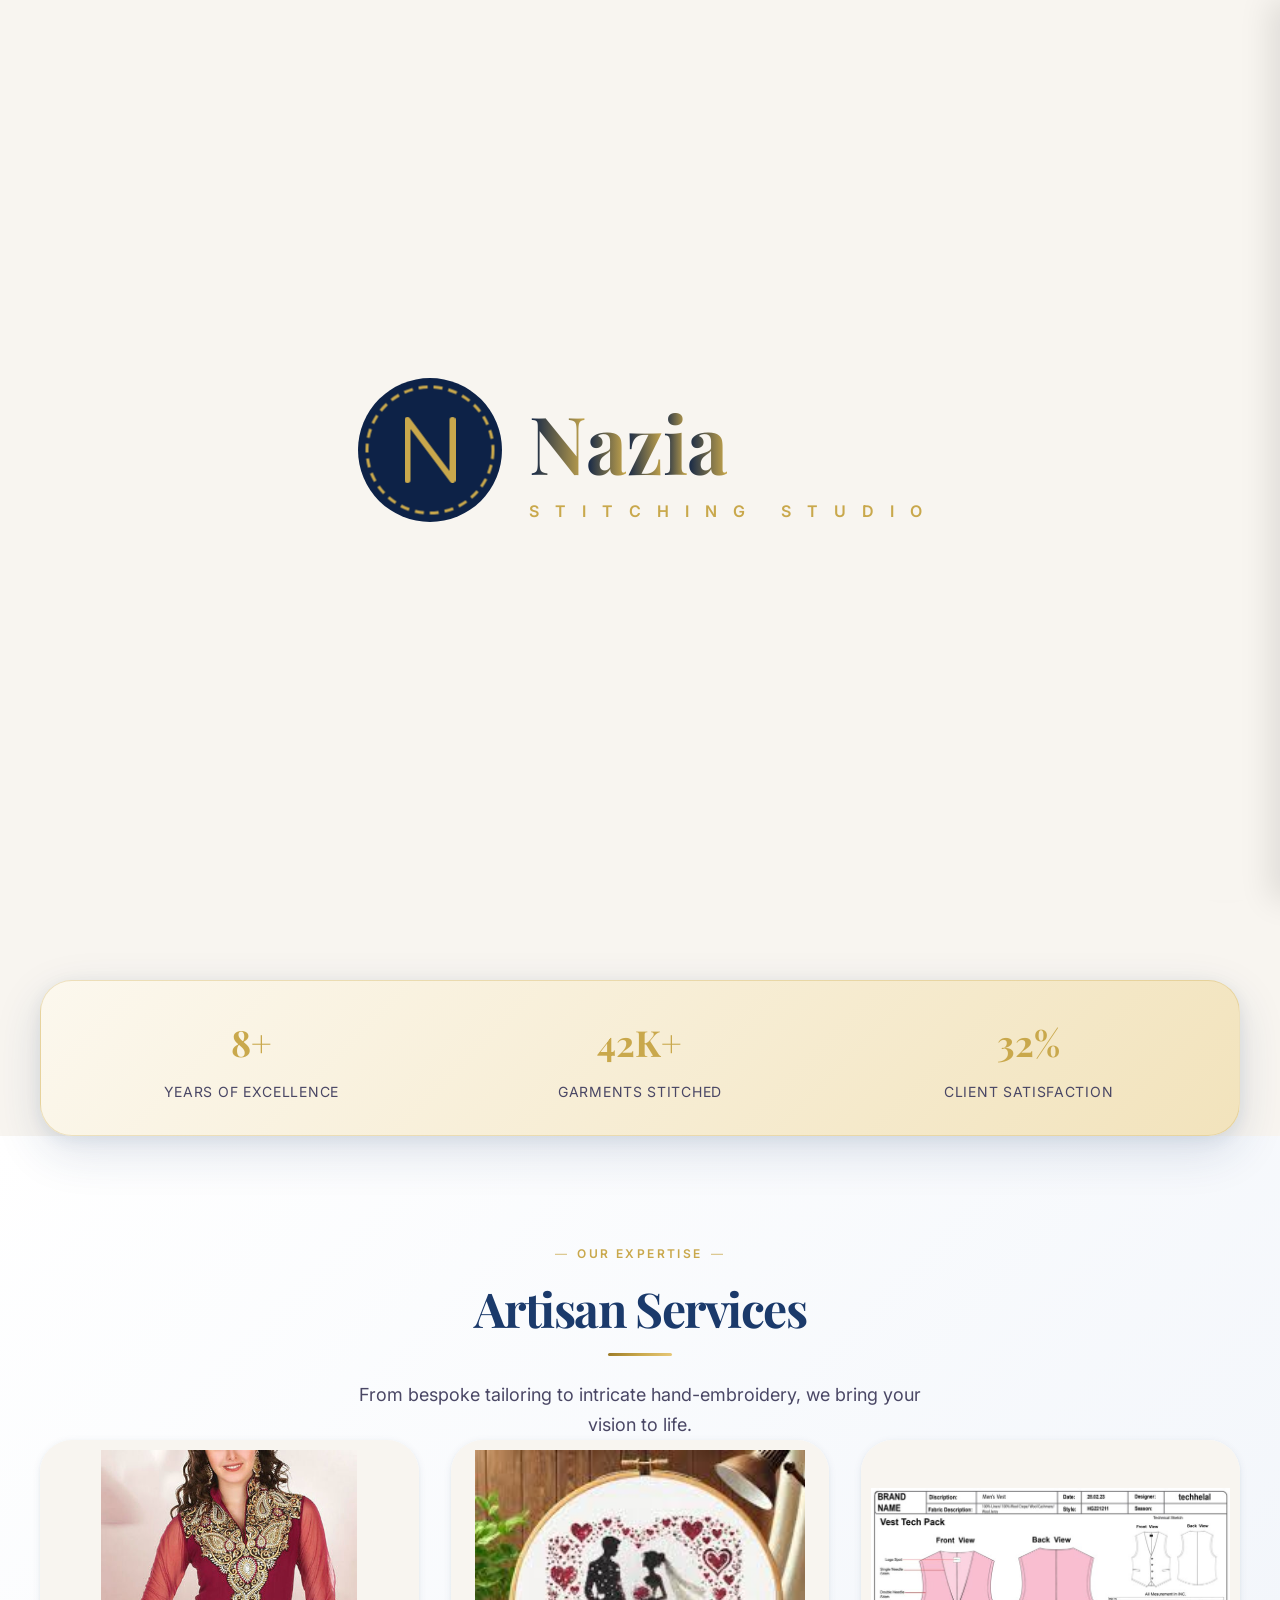
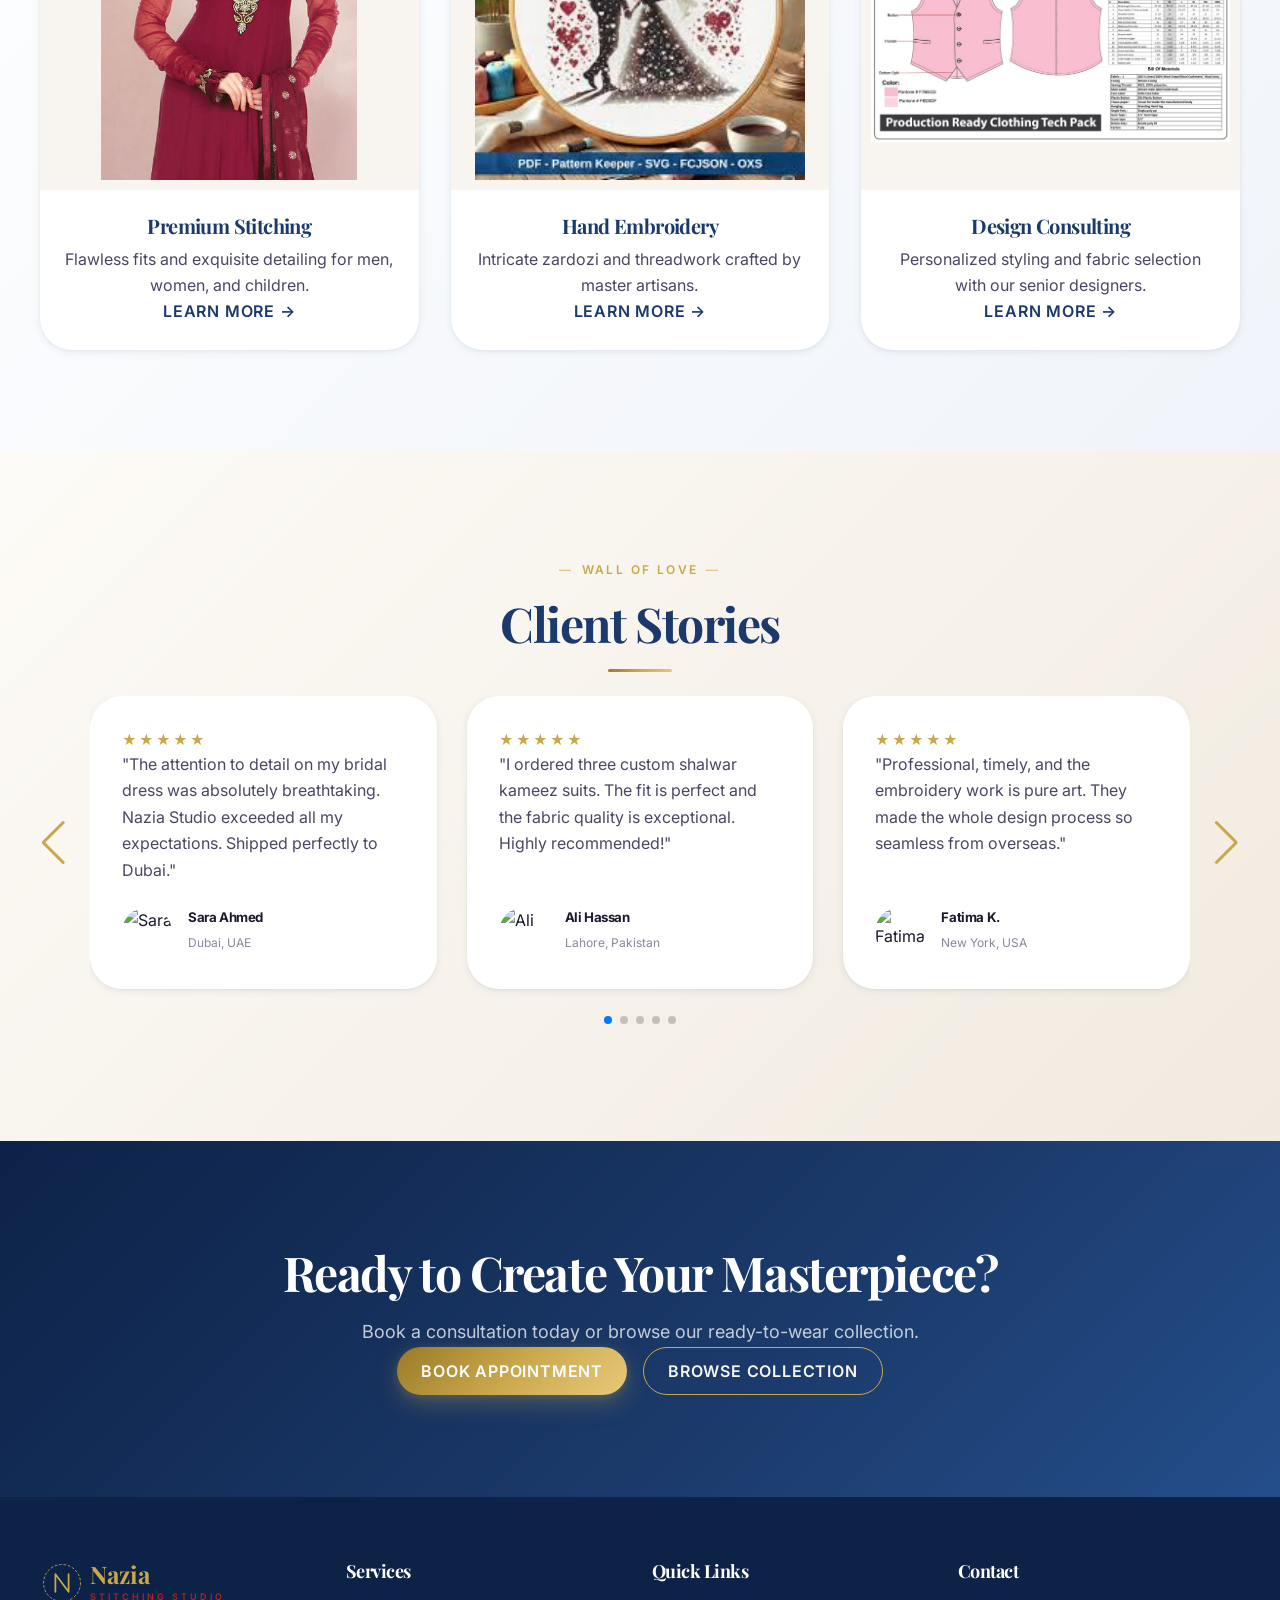
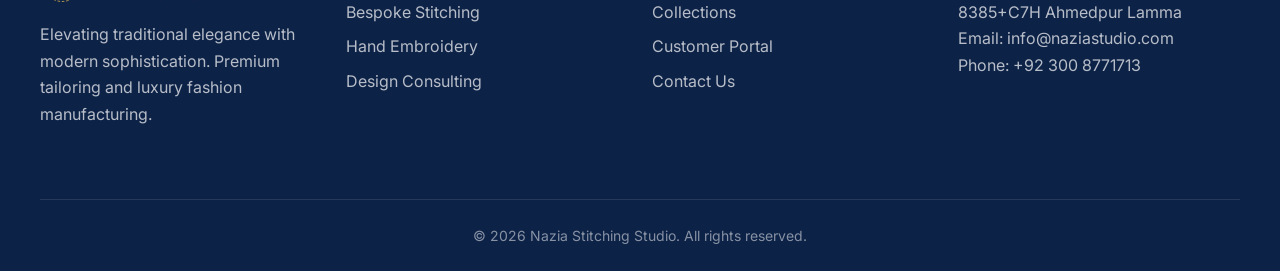
==== index.html @ 14b5f22f "Add files via upload" ====
<!DOCTYPE html>
<html lang="en">
<head>
  <meta charset="UTF-8">
  <meta name="viewport" content="width=device-width, initial-scale=1.0">
  <title>Nazia Stitching Studio | Bespoke & Luxury Prêt</title>
  <link rel="icon" type="image/svg+xml" href="images/favicon.svg">
  <link rel="apple-touch-icon" href="images/favicon.svg">
  <meta name="description" content="Nazia Stitching Studio offers premium bespoke stitching, bridal wear, and luxury Pakistani Prêt. Serving Ahmedpur Lamma, Rahimyar Khan, Bahawalpur, and international clients in USA & UK.">
  <meta name="keywords" content="Nazia Stitching Studio, Luxury Pakistani Fashion, Bespoke Prêt, Bridal Tailoring, Custom Stitching, Ahmedpur Lamma, Rahimyar Khan, Sadiqabad, Bahawalpur, Punjab, International Shipping, USA, UK, Women's Wear">
  <link rel="canonical" href="https://naziastitchingstudio.vercel.app/">
  
  <!-- Open Graph / Facebook -->
  <meta property="og:type" content="website">
  <meta property="og:url" content="https://naziastitchingstudio.vercel.app/">
  <meta property="og:title" content="Nazia Stitching Studio | Bespoke & Luxury Prêt">
  <meta property="og:description" content="Experience premium bespoke stitching and luxury Pakistani fashion. International shipping available.">
  <meta property="og:image" content="https://naziastitchingstudio.vercel.app/images/women-bridal-red-lehenga.png">

  <!-- Twitter -->
  <meta property="twitter:card" content="summary_large_image">
  <meta property="twitter:url" content="https://naziastitchingstudio.vercel.app/">
  <meta property="twitter:title" content="Nazia Stitching Studio | Bespoke & Luxury Prêt">
  <meta property="twitter:description" content="Experience premium bespoke stitching and luxury Pakistani fashion. International shipping available.">
  <meta property="twitter:image" content="https://naziastitchingstudio.vercel.app/images/women-bridal-red-lehenga.png">

  <!-- JSON-LD LocalBusiness Schema -->
  <script type="application/ld+json">
  {
    "@context": "https://schema.org",
    "@type": "TailorShop",
    "name": "Nazia Stitching Studio",
    "image": "https://naziastitchingstudio.vercel.app/images/women-bridal-red-lehenga.png",
    "@id": "https://naziastitchingstudio.vercel.app/",
    "url": "https://naziastitchingstudio.vercel.app/",
    "telephone": "+923008771713",
    "address": {
      "@type": "PostalAddress",
      "streetAddress": "8385+C7H",
      "addressLocality": "Ahmedpur Lamma",
      "addressRegion": "Punjab",
      "addressCountry": "PK"
    },
    "areaServed": [
      "Ahmedpur Lamma",
      "Rahimyar Khan",
      "Sadiqabad",
      "Bahawalpur",
      "Punjab",
      "United States",
      "United Kingdom"
    ],
    "priceRange": "$$$",
    "openingHoursSpecification": {
      "@type": "OpeningHoursSpecification",
      "dayOfWeek": [
        "Monday",
        "Tuesday",
        "Wednesday",
        "Thursday",
        "Friday",
        "Saturday"
      ],
      "opens": "10:00",
      "closes": "20:00"
    }
  }
  </script>

  <link rel="stylesheet" href="css/variables.css">
  <link rel="stylesheet" href="css/global.css">
  <link rel="stylesheet" href="css/animations.css">
  <link rel="stylesheet" href="css/components.css">
  <link rel="stylesheet" href="css/auth.css">
  <link rel="stylesheet" href="https://cdn.jsdelivr.net/npm/swiper@11/swiper-bundle.min.css" />
  
  <style>
    /* Home specific styles */
    .hero {
      min-height: 100vh;
      display: flex;
      align-items: center;
      position: relative;
      padding-top: var(--nav-h);
      background: var(--c-pearl);
      overflow: hidden;
    }
    .hero-bg {
      position: absolute;
      top: 0; right: 0; bottom: 0;
      width: 55%;
      overflow: hidden;
      z-index: 0;
    }
    .hero-bg .slide {
      position: absolute;
      inset: 0;
      width: 100%; height: 100%; object-fit: cover;
      object-position: center top;
      opacity: 0;
      animation: heroSlideshow 20s infinite linear;
    }
    .hero-bg .slide-1 { animation-delay: 0s; }
    .hero-bg .slide-2 { animation-delay: 5s; }
    .hero-bg .slide-3 { animation-delay: 10s; }
    .hero-bg .slide-4 { animation-delay: 15s; }

    @keyframes heroSlideshow {
      0% { opacity: 0; transform: scale(1.05); }
      5% { opacity: 1; transform: scale(1); }
      25% { opacity: 1; transform: scale(1); }
      30% { opacity: 0; transform: scale(1.05); }
      100% { opacity: 0; transform: scale(1.05); }
    }
    .hero-bg::after {
      content: ''; position: absolute; inset: 0;
      background: linear-gradient(90deg, var(--c-pearl) 0%, rgba(248, 245, 240, 0) 100%);
      z-index: 2;
      pointer-events: none;
    }
    .hero-content {
      position: relative; z-index: 1;
      width: 50%;
      padding-right: var(--sp-8);
    }
    .hero-content .eyebrow {
      color: var(--c-gold-dark);
      font-weight: var(--fw-bold);
      filter: drop-shadow(0 2px 6px rgba(0,0,0,0.4));
    }
    .hero-content .shimmer-text {
      filter: drop-shadow(0 2px 8px rgba(0,0,0,0.5));
    }
    @media (max-width: 1200px) {
      .hero-bg { width: 60%; }
    }
    @media (max-width: 1024px) {
      .hero-bg { width: 100%; }
      .hero-bg::after { 
        background: linear-gradient(to bottom, rgba(248, 245, 240, 0) 0%, rgba(248, 245, 240, 0.7) 60%, var(--c-pearl) 100%); 
      }
      .hero-content { width: 100%; padding-right: 0; text-align: center; }
      .hero-content .eyebrow {
        text-shadow: 0 0 8px rgba(255, 255, 255, 0.8);
      }
      .hero-content .flex {
        justify-content: center;
        flex-wrap: wrap;
      }
    }

    /* Stats */
    .stats-bar {
      background: var(--grad-bg-soft-gold);
      border: 1px solid rgba(201,168,76,0.3);
      border-radius: var(--r-xl);
      padding: var(--sp-8);
      transform: translateY(-50%);
      box-shadow: var(--sh-lg);
      position: relative; z-index: 10;
    }
    .stat-item { text-align: center; }
    .stat-num {
      font-family: var(--ff-heading); font-size: var(--fs-4xl);
      color: var(--c-gold); font-weight: var(--fw-bold);
    }
    .stat-label {
      font-size: var(--fs-sm); text-transform: uppercase;
      letter-spacing: var(--ls-wide); color: var(--c-text-sub);
      margin-top: var(--sp-2);
    }

    /* Testimonials */
    .review-card {
      background: var(--c-white);
      padding: var(--sp-8);
      border-radius: var(--r-xl);
      box-shadow: var(--sh-sm);
      height: 100%;
      display: flex;
      flex-direction: column;
    }
    .reviewer { display: flex; align-items: center; gap: var(--sp-4); margin-top: auto; padding-top: var(--sp-6); }
    .reviewer-img { width: 50px; height: 50px; border-radius: 50%; object-fit: cover; }
    .reviewer-info h5 { font-family: var(--ff-body); font-weight: var(--fw-bold); margin-bottom: 2px; }
    .reviewer-info span { font-size: var(--fs-xs); color: var(--c-text-muted); }
    
    .testimonials-swiper .swiper-wrapper { align-items: stretch; }
    .testimonials-swiper .swiper-slide { height: auto; display: flex; }
    .testimonials-swiper .swiper-slide > div { flex: 1; }

    .testimonials-wrapper {
      position: relative;
      padding: 0 50px;
    }
    .testimonials-wrapper .swiper-button-prev { left: 0; }
    .testimonials-wrapper .swiper-button-next { right: 0; }

    .testimonials-wrapper .swiper-button-prev,
    .testimonials-wrapper .swiper-button-next {
      top: calc(50% - 25px);
    }

    @media (max-width: 768px) {
      .testimonials-wrapper {
        padding: 0 20px;
      }
      .testimonials-wrapper .swiper-button-prev,
      .testimonials-wrapper .swiper-button-next {
        display: none;
      }
    }
  </style>
</head>
<body>
  <!-- PRELOADER -->
  <div id="preloader" style="display: none;">
    <div class="preloader-bg"></div>
    <div class="preloader-content" id="preloader-content">
      <div class="preloader-crest" id="preloader-crest">
        <svg class="preloader-icon" viewBox="0 0 100 100" fill="none" xmlns="http://www.w3.org/2000/svg">
          <defs>
            <mask id="draw-mask">
              <circle cx="50" cy="50" r="42" stroke="white" stroke-width="6" fill="none" stroke-dasharray="264" stroke-dashoffset="264" class="crest-border-mask" transform="rotate(-90 50 50)"/>
            </mask>
          </defs>
          <circle cx="50" cy="50" r="48" fill="var(--c-primary-dark)" class="crest-bg"/>
          <g class="crest-golden-group">
            <circle cx="50" cy="50" r="42" stroke="var(--c-gold)" stroke-width="2" stroke-dasharray="6 4" mask="url(#draw-mask)" class="crest-border"/>
            <path d="M35 70V30L65 70V30" stroke="var(--c-gold)" stroke-width="4" stroke-linecap="round" stroke-linejoin="round" class="crest-n"/>
          </g>
        </svg>
      </div>
      <div class="preloader-text">
        <div class="preloader-title" id="preloader-title">
          <span>N</span><span>a</span><span>z</span><span>i</span><span>a</span>
        </div>
        <div class="preloader-subtitle" id="preloader-subtitle">
          <!-- Populated by JS -->
        </div>
      </div>
    </div>
  </div>

  <script>
    if (!sessionStorage.getItem('preloaderShown')) {
      document.getElementById('preloader').style.display = 'flex';
      
      // Immediately hide the real navbar brand to prevent double vision during the glide
      document.addEventListener('DOMContentLoaded', () => {
        const mainNavBrand = document.getElementById('main-nav-brand');
        if (mainNavBrand) mainNavBrand.style.opacity = '0';
      });
      



      document.addEventListener('DOMContentLoaded', () => {
        const preloader = document.getElementById('preloader');
        const content = document.getElementById('preloader-content');
        const subtitle = document.getElementById('preloader-subtitle');
        const textToSplit = "STITCHING STUDIO";
        
        // Split subtitle text into spans
        for (let i = 0; i < textToSplit.length; i++) {
          if (textToSplit[i] === ' ') {
            const space = document.createElement('span');
            space.innerHTML = '&nbsp;';
            subtitle.appendChild(space);
            continue;
          }
          const span = document.createElement('span');
          span.textContent = textToSplit[i];
          // Randomize direction: left or right
          const isLeft = Math.random() > 0.5;
          const delay = 4.5 + (i * 0.1);
          span.style.animation = `danceIn${isLeft ? 'Left' : 'Right'} 0.8s cubic-bezier(0.34, 1.56, 0.64, 1) forwards ${delay}s`;
          subtitle.appendChild(span);
        }
        
        // Trigger Phase 2 (Text Reveal)
        setTimeout(() => {
          content.classList.add('run-dance');
        }, 100);

        // Trigger Crest Flip (After N is placed)
        setTimeout(() => {
          content.classList.add('run-flip');
        }, 3500);

        // Phase 3: Lock and Shine for 4 sec (After text finishes)
        setTimeout(() => {
          content.classList.add('run-shine');
          // Clear inline animations to allow shine CSS to apply
          subtitle.querySelectorAll('span').forEach(s => s.style.animation = '');
        }, 7000);

        // Phase 4: Transition to Navbar (6 seconds after shine starts)
        setTimeout(() => {
          content.classList.remove('run-shine');
          
          // IMPORTANT: Temporarily remove filters (drop-shadows) because they artificially inflate getBoundingClientRect()
          const originalFilter = content.style.filter;
          content.style.filter = 'none';
          
          // Force opacity 1 to ensure the browser computes layout properly for measurement
          const mainNavBrand = document.getElementById('main-nav-brand');
          if (mainNavBrand) mainNavBrand.style.opacity = '1';
          
          // Get target coordinates from the reliable anchor tag (which wraps the icon exactly)
          const targetRect = mainNavBrand.getBoundingClientRect();
          
          // Get source coordinates
          const sourceCrest = document.getElementById('preloader-crest');
          const sourceRect = sourceCrest.getBoundingClientRect();
          const contentRect = content.getBoundingClientRect();
          
          // Restore filter after measurement
          content.style.filter = originalFilter;
          
          // Calculate precise scale using mathematically guaranteed CSS dimensions!
          // SVG getBoundingClientRect is buggy on some browsers when initially opacity: 0.
          const targetWidth = 44; 
          const sourceWidth = window.innerWidth <= 768 ? 100 : 150;
          const scaleRatio = targetWidth / sourceWidth;
          
          // Calculate precise translation accounting for transform-origin (top left of content)
          const xMove = targetRect.left - (contentRect.left + (sourceRect.left - contentRect.left) * scaleRatio);
          const yMove = targetRect.top - (contentRect.top + (sourceRect.top - contentRect.top) * scaleRatio);
          
          content.style.transform = `translate(${xMove}px, ${yMove}px) scale(${scaleRatio})`;
          
          preloader.classList.add('fade-up');
          
          // Cleanup
          setTimeout(() => {
            const mainNavBrand = document.getElementById('main-nav-brand');
            if (mainNavBrand) mainNavBrand.style.opacity = '1';
            preloader.remove();
            sessionStorage.setItem('preloaderShown', 'true');
          }, 2000);
          
        }, 13000);
      });
    }
  </script>

  <!-- NAVBAR -->
  <nav class="navbar">
    <a href="index.html" class="nav-brand brand-logo" id="main-nav-brand" style="opacity: 1; transition: opacity 0.3s;">
            <svg class="brand-icon" viewBox="0 0 100 100" fill="none" xmlns="http://www.w3.org/2000/svg">
        <circle cx="50" cy="50" r="48" fill="var(--c-primary-dark)"/>
        <circle cx="50" cy="50" r="42" stroke="var(--c-gold)" stroke-width="2" stroke-dasharray="6 4"/>
        <path d="M35 70V30L65 70V30" stroke="var(--c-gold)" stroke-width="4" stroke-linecap="round" stroke-linejoin="round"/>
      </svg>
      <div class="brand-text">
        <span class="brand-title" style="color: inherit;">Nazia</span>
        <span class="brand-subtitle">Stitching Studio</span>
      </div>
    </a>
    <div class="nav-links">
      <a href="index.html" class="nav-link active">Home</a>
      <a href="services.html" class="nav-link">Services</a>
      <a href="catalog.html" class="nav-link">Catalog</a>
      <a href="portal.html" class="nav-link">Portal</a>
      <a href="contact.html" class="nav-link">Contact</a>
      <button class="btn btn-orange hide-desktop nav-login-btn" style="margin-top: 1rem; width: 100%;" onclick="Auth.openModal()">Login</button>
      <a href="cart.html" class="btn btn-outline-gold hide-desktop nav-cart-btn" style="margin-top: 1rem; display: none;">Cart (0)</a>
    </div>
    <div class="flex items-center gap-4">
      <button class="btn btn-orange hide-mobile nav-login-btn" onclick="Auth.openModal()">Login</button>
      <a href="cart.html" class="btn btn-outline-gold hide-mobile nav-cart-btn" style="display: none;">Cart (0)</a>
      <button class="menu-toggle"><span></span><span></span><span></span></button>
    </div>
  </nav>

  <main>
    <!-- HERO -->
    <section class="hero">
      <div class="hero-bg reveal reveal-left">
        <img src="images/women-bridal-red-lehenga.png" alt="Luxury Bridal Couture" class="slide slide-1">
        <img src="images/women-emerald-silk-gharara.jpg" alt="Emerald Silk Gharara" class="slide slide-2">
        <img src="images/girls-pink-frock.png" alt="Girls Pink Frock" class="slide slide-3">
        <img src="images/women-casual-lawn.png" alt="Women Casual Lawn" class="slide slide-4">
      </div>
      <div class="container">
        <div class="hero-content reveal reveal-up">
          <span class="eyebrow">Maison de Couture</span>
          <h1 class="mb-6">Where Elegance Meets <span class="shimmer-text">Perfection</span></h1>
          <p class="section-subtitle mb-8">Experience world-class stitching, meticulous embroidery, and luxury Pakistani fashion tailored exclusively for you.</p>
          <div class="flex gap-4 items-center">
            <a href="services.html" class="btn btn-primary">Explore Services</a>
            <a href="catalog.html" class="btn btn-outline">View Collection</a>
          </div>
        </div>
      </div>
    </section>

    <!-- STATS -->
    <div class="container">
      <div class="stats-bar grid-3 reveal reveal-up delay-2">
        <div class="stat-item">
          <div class="stat-num"><span class="counter-val" data-target="25" data-suffix="+">0</span></div>
          <div class="stat-label">Years of Excellence</div>
        </div>
        <div class="stat-item">
          <div class="stat-num"><span class="counter-val" data-target="130" data-suffix="K+">0</span></div>
          <div class="stat-label">Garments Stitched</div>
        </div>
        <div class="stat-item">
          <div class="stat-num"><span class="counter-val" data-target="99" data-suffix="%">0</span></div>
          <div class="stat-label">Client Satisfaction</div>
        </div>
      </div>
    </div>

    <!-- SERVICES PREVIEW -->
    <section class="section section--white">
      <div class="container">
        <div class="text-center mb-12">
          <span class="eyebrow reveal reveal-up">Our Expertise</span>
          <h2 class="section-title reveal reveal-up delay-1">Artisan Services</h2>
          <div class="divider-gold reveal reveal-scale delay-2"></div>
          <p class="section-subtitle reveal reveal-up delay-3">From bespoke tailoring to intricate hand-embroidery, we bring your vision to life.</p>
        </div>

        <div class="grid-3 mt-12">
          <!-- Service 1 -->
          <div class="card reveal reveal-up delay-1">
            <div class="card-img-wrap" style="aspect-ratio: auto; height: 350px; background: var(--c-pearl); padding: 10px;">
              <img src="images/artisan-service-1.png" alt="Stitching" class="card-img" style="object-fit: contain; height: 100%; width: 100%;">
            </div>
            <div class="card-body text-center">
              <h3 class="card-title">Premium Stitching</h3>
              <p class="mb-6">Flawless fits and exquisite detailing for men, women, and children.</p>
              <a href="services.html#tab-stitching" class="btn btn-link mt-auto">Learn More &rarr;</a>
            </div>
          </div>
          <!-- Service 2 -->
          <div class="card reveal reveal-up delay-2">
            <div class="card-img-wrap" style="aspect-ratio: auto; height: 350px; background: var(--c-pearl); padding: 10px;">
              <img src="images/artisan-service-2.png" alt="Embroidery" class="card-img" style="object-fit: contain; height: 100%; width: 100%;">
            </div>
            <div class="card-body text-center">
              <h3 class="card-title">Hand Embroidery</h3>
              <p class="mb-6">Intricate zardozi and threadwork crafted by master artisans.</p>
              <a href="services.html#tab-embroidery" class="btn btn-link mt-auto">Learn More &rarr;</a>
            </div>
          </div>
          <!-- Service 3 -->
          <div class="card reveal reveal-up delay-3">
            <div class="card-img-wrap" style="aspect-ratio: auto; height: 350px; background: var(--c-pearl); padding: 10px;">
              <img src="images/artisan-service-3.png" alt="Consulting" class="card-img" style="object-fit: contain; height: 100%; width: 100%;">
            </div>
            <div class="card-body text-center">
              <h3 class="card-title">Design Consulting</h3>
              <p class="mb-6">Personalized styling and fabric selection with our senior designers.</p>
              <a href="services.html#tab-consulting" class="btn btn-link mt-auto">Learn More &rarr;</a>
            </div>
          </div>
        </div>
      </div>
    </section>

    <!-- TESTIMONIALS -->
    <section class="section section--pearl">
      <div class="container">
        <div class="text-center mb-12">
          <span class="eyebrow reveal reveal-up">Wall of Love</span>
          <h2 class="section-title reveal reveal-up delay-1">Client Stories</h2>
          <div class="divider-gold reveal reveal-scale delay-2"></div>
        </div>
        
        <div class="testimonials-wrapper">
          <div class="swiper testimonials-swiper mt-12 reveal reveal-scale delay-1" style="padding-bottom: 50px;">
            <div class="swiper-wrapper">
              <!-- Slide 1 -->
              <div class="swiper-slide">
                <div class="review-card">
                  <div class="stars mb-4">★★★★★</div>
                  <p>"The attention to detail on my bridal dress was absolutely breathtaking. Nazia Studio exceeded all my expectations. Shipped perfectly to Dubai."</p>
                  <div class="reviewer">
                    <img src="https://i.pravatar.cc/150?img=1" alt="Sara" class="reviewer-img">
                    <div class="reviewer-info">
                      <h5>Sara Ahmed</h5><span>Dubai, UAE</span>
                    </div>
                  </div>
                </div>
              </div>
              <!-- Slide 2 -->
              <div class="swiper-slide">
                <div class="review-card">
                  <div class="stars mb-4">★★★★★</div>
                  <p>"I ordered three custom shalwar kameez suits. The fit is perfect and the fabric quality is exceptional. Highly recommended!"</p>
                  <div class="reviewer">
                    <img src="https://i.pravatar.cc/150?img=11" alt="Ali" class="reviewer-img">
                    <div class="reviewer-info">
                      <h5>Ali Hassan</h5><span>Lahore, Pakistan</span>
                    </div>
                  </div>
                </div>
              </div>
              <!-- Slide 3 -->
              <div class="swiper-slide">
                <div class="review-card">
                  <div class="stars mb-4">★★★★★</div>
                  <p>"Professional, timely, and the embroidery work is pure art. They made the whole design process so seamless from overseas."</p>
                  <div class="reviewer">
                    <img src="https://i.pravatar.cc/150?img=5" alt="Fatima" class="reviewer-img">
                    <div class="reviewer-info">
                      <h5>Fatima K.</h5><span>New York, USA</span>
                    </div>
                  </div>
                </div>
              </div>
              <!-- Slide 4 -->
              <div class="swiper-slide">
                <div class="review-card">
                  <div class="stars mb-4">★★★★★</div>
                  <p>"Exceptional craftsmanship. I wanted a traditional sherwani for my wedding and they delivered exactly what I envisioned. Fast delivery to the UK."</p>
                  <div class="reviewer">
                    <img src="https://i.pravatar.cc/150?img=8" alt="Omar" class="reviewer-img">
                    <div class="reviewer-info">
                      <h5>Omar Farooq</h5><span>London, UK</span>
                    </div>
                  </div>
                </div>
              </div>
              <!-- Slide 5 -->
              <div class="swiper-slide">
                <div class="review-card">
                  <div class="stars mb-4">★★★★★</div>
                  <p>"Stunning thread work and perfect fitting! The remote consultation was very helpful. Proud to wear this in Singapore."</p>
                  <div class="reviewer">
                    <img src="https://i.pravatar.cc/150?img=9" alt="Aisha" class="reviewer-img">
                    <div class="reviewer-info">
                      <h5>Aisha Rahman</h5><span>Singapore</span>
                    </div>
                  </div>
                </div>
              </div>
            </div>
            
            <!-- Swiper Pagination & Navigation -->
            <div class="swiper-pagination"></div>
          </div>
          <div class="swiper-button-prev" style="color: var(--c-gold);"></div>
          <div class="swiper-button-next" style="color: var(--c-gold);"></div>
        </div>
      </div>
    </section>

    <!-- CTA -->
    <section class="section section--dark text-center" style="position: relative; overflow:hidden;">
      <div class="container" style="position:relative; z-index:2;">
        <h2 class="section-title section-title--light reveal reveal-up">Ready to Create Your Masterpiece?</h2>
        <p class="section-subtitle section-subtitle--light reveal reveal-up delay-1 mt-4 mb-8">Book a consultation today or browse our ready-to-wear collection.</p>
        <div class="flex justify-center gap-4 reveal reveal-up delay-2" style="flex-wrap: wrap;">
          <a href="contact.html" class="btn btn-gold">Book Appointment</a>
          <a href="catalog.html" class="btn btn-outline-gold" style="color: var(--c-pearl);">Browse Collection</a>
        </div>
      </div>
    </section>
  </main>

  <!-- FOOTER -->
  <footer class="footer">
    <div class="container grid-4">
      <div>
        <a href="index.html" class="footer-logo brand-logo" style="margin-bottom: var(--sp-4);">
                <svg class="brand-icon" viewBox="0 0 100 100" fill="none" xmlns="http://www.w3.org/2000/svg">
        <circle cx="50" cy="50" r="48" fill="var(--c-primary-dark)"/>
        <circle cx="50" cy="50" r="42" stroke="var(--c-gold)" stroke-width="2" stroke-dasharray="6 4"/>
        <path d="M35 70V30L65 70V30" stroke="var(--c-gold)" stroke-width="4" stroke-linecap="round" stroke-linejoin="round"/>
      </svg>
          <div class="brand-text">
            <span class="brand-title" style="color: inherit;">Nazia</span>
            <span class="brand-subtitle">Stitching Studio</span>
          </div>
        </a>
        <p class="footer-text">Elevating traditional elegance with modern sophistication. Premium tailoring and luxury fashion manufacturing.</p>
      </div>
      <div>
        <h4 class="footer-heading">Services</h4>
        <ul class="footer-links">
          <li><a href="services.html">Bespoke Stitching</a></li>
          <li><a href="services.html">Hand Embroidery</a></li>
          <li><a href="services.html">Design Consulting</a></li>
        </ul>
      </div>
      <div>
        <h4 class="footer-heading">Quick Links</h4>
        <ul class="footer-links">
          <li><a href="catalog.html">Collections</a></li>
          <li><a href="portal.html">Customer Portal</a></li>
          <li><a href="contact.html">Contact Us</a></li>
        </ul>
      </div>
      <div>
        <h4 class="footer-heading">Contact</h4>
        <p class="footer-text">8385+C7H Ahmedpur Lamma<br>Email: info@naziastudio.com<br>Phone: +92 300 8771713</p>
      </div>
    </div>
    <div class="container">
      <div class="footer-bottom">
        &copy; 2026 Nazia Stitching Studio. All rights reserved.
      </div>
    </div>
  </footer>

  <!-- FLOATING WA -->
  <a href="https://wa.me/923008771713" target="_blank" class="floating-wa">
    <svg width="30" height="30" viewBox="0 0 24 24" fill="currentColor"><path d="M17.472 14.382c-.297-.149-1.758-.867-2.03-.967-.273-.099-.471-.148-.67.15-.197.297-.767.966-.94 1.164-.173.199-.347.223-.644.075-.297-.15-1.255-.463-2.39-1.475-.883-.788-1.48-1.761-1.653-2.059-.173-.297-.018-.458.13-.606.134-.133.298-.347.446-.52.149-.174.198-.298.298-.497.099-.198.05-.371-.025-.52-.075-.149-.669-1.612-.916-2.207-.242-.579-.487-.5-.669-.51a12.8 12.8 0 0 0-.57-.01c-.198 0-.52.074-.792.372-.272.297-1.04 1.016-1.04 2.479 0 1.462 1.065 2.875 1.213 3.074.149.198 2.096 3.2 5.077 4.487.709.306 1.262.489 1.694.625.712.227 1.36.195 1.871.118.571-.085 1.758-.719 2.006-1.413.248-.694.248-1.289.173-1.413-.074-.124-.272-.198-.57-.347m-5.421 7.403h-.004a9.87 9.87 0 0 1-5.031-1.378l-.361-.214-3.741.982.998-3.648-.235-.374a9.86 9.86 0 0 1-1.51-5.26c.001-5.45 4.436-9.884 9.888-9.884 2.64 0 5.122 1.03 6.988 2.898a9.825 9.825 0 0 1 2.893 6.994c-.003 5.45-4.437 9.884-9.885 9.884m8.413-18.297A11.815 11.815 0 0 0 12.05 0C5.495 0 .16 5.335.157 11.892c0 2.096.547 4.142 1.588 5.945L.057 24l6.305-1.654a11.882 11.882 0 0 0 5.683 1.448h.005c6.554 0 11.89-5.335 11.893-11.893a11.821 11.821 0 0 0-3.48-8.413z"/></svg>
  </a>

  <script src="https://cdn.jsdelivr.net/npm/swiper@11/swiper-bundle.min.js"></script>
  <script src="js/main.js"></script>
  <script src="js/cart.js"></script>
  <script src="js/auth.js"></script>
  <script src="js/chatbot.js"></script>
</body>
</html>
---- css/variables.css ----
@import url('https://fonts.googleapis.com/css2?family=Playfair+Display:ital,wght@0,400;0,500;0,600;0,700;0,800;1,400;1,600&family=Inter:wght@300;400;500;600;700&display=swap');

:root {
  /* ============================================================
     COLOR SYSTEM
  ============================================================ */
  /* Royal Blue */
  --c-primary:        #1B3A6B;
  --c-primary-dark:   #0D2247;
  --c-primary-mid:    #244E8A;
  --c-primary-light:  #2E6DB4;
  --c-primary-pale:   #EEF3FB;

  /* Antique Gold */
  --c-gold:           #C9A84C;
  --c-gold-light:     #E8C97A;
  --c-gold-lighter:   #F5E4B3;
  --c-gold-dark:      #9B7A28;
  --c-gold-pale:      #FBF5E6;

  /* Pearl White & Neutrals */
  --c-pearl:          #F8F5F0;
  --c-pearl-dark:     #EDE8E0;
  --c-white:          #FFFFFF;
  --c-border:         #DDD8D0;
  --c-border-light:   #EEEAE4;

  /* Text */
  --c-text:           #1A1A2E;
  --c-text-sub:       #4A4765;
  --c-text-muted:     #8A879E;
  --c-text-light:     #B8B5CC;

  /* Semantic */
  --c-success:        #2D7D5E;
  --c-success-bg:     #E8F5F0;
  --c-error:          #C0392B;
  --c-error-bg:       #FDEEED;
  --c-warning:        #D4A017;

  /* ============================================================
     TYPOGRAPHY
  ============================================================ */
  --ff-heading: 'Playfair Display', Georgia, serif;
  --ff-body:    'Inter', -apple-system, BlinkMacSystemFont, sans-serif;

  /* Font sizes (fluid-ish scale) */
  --fs-xs:   0.75rem;
  --fs-sm:   0.875rem;
  --fs-base: 1rem;
  --fs-lg:   1.125rem;
  --fs-xl:   1.25rem;
  --fs-2xl:  1.5rem;
  --fs-3xl:  1.875rem;
  --fs-4xl:  2.25rem;
  --fs-5xl:  3rem;
  --fs-6xl:  3.75rem;
  --fs-7xl:  4.5rem;

  /* Weights */
  --fw-light:    300;
  --fw-regular:  400;
  --fw-medium:   500;
  --fw-semibold: 600;
  --fw-bold:     700;
  --fw-extrabold:800;

  /* Leading */
  --lh-tight:   1.2;
  --lh-snug:    1.35;
  --lh-normal:  1.5;
  --lh-relaxed: 1.65;
  --lh-loose:   1.8;

  /* Tracking */
  --ls-tight:   -0.03em;
  --ls-normal:   0;
  --ls-wide:     0.05em;
  --ls-wider:    0.1em;
  --ls-widest:   0.2em;

  /* ============================================================
     SPACING
  ============================================================ */
  --sp-1:  0.25rem;
  --sp-2:  0.5rem;
  --sp-3:  0.75rem;
  --sp-4:  1rem;
  --sp-5:  1.25rem;
  --sp-6:  1.5rem;
  --sp-8:  2rem;
  --sp-10: 2.5rem;
  --sp-12: 3rem;
  --sp-16: 4rem;
  --sp-20: 5rem;
  --sp-24: 6rem;
  --sp-32: 8rem;

  /* ============================================================
     LAYOUT
  ============================================================ */
  --nav-h:          80px;
  --container-max:  1280px;
  --container-pad:  clamp(1rem, 5vw, 2.5rem);

  /* ============================================================
     BORDERS & RADIUS
  ============================================================ */
  --r-sm:   6px;
  --r-md:   12px;
  --r-lg:   20px;
  --r-xl:   32px;
  --r-full: 9999px;

  /* ============================================================
     SHADOWS
  ============================================================ */
  --sh-xs:   0 1px 3px rgba(27,58,107,0.06);
  --sh-sm:   0 2px 8px rgba(27,58,107,0.08), 0 1px 3px rgba(27,58,107,0.05);
  --sh-md:   0 8px 24px rgba(27,58,107,0.10), 0 2px 8px rgba(27,58,107,0.06);
  --sh-lg:   0 16px 48px rgba(27,58,107,0.14), 0 4px 16px rgba(27,58,107,0.08);
  --sh-xl:   0 24px 64px rgba(27,58,107,0.18), 0 8px 24px rgba(27,58,107,0.10);
  --sh-gold: 0 8px 24px rgba(201,168,76,0.30), 0 2px 8px rgba(201,168,76,0.15);
  --sh-gold-lg: 0 16px 48px rgba(201,168,76,0.35), 0 4px 16px rgba(201,168,76,0.20);

  /* ============================================================
     TRANSITIONS
  ============================================================ */
  --ease:        cubic-bezier(0.4,0,0.2,1);
  --ease-out:    cubic-bezier(0,0,0.2,1);
  --ease-bounce: cubic-bezier(0.34,1.56,0.64,1);
  --dur-fast:    150ms;
  --dur-base:    300ms;
  --dur-slow:    600ms;
  --dur-slower:  900ms;

  /* ============================================================
     GRADIENTS
  ============================================================ */
  --grad-primary: linear-gradient(135deg, var(--c-primary-dark) 0%, var(--c-primary) 60%, var(--c-primary-mid) 100%);
  --grad-gold:    linear-gradient(135deg, var(--c-gold-dark) 0%, var(--c-gold) 50%, var(--c-gold-light) 100%);
  --grad-hero:    linear-gradient(160deg, #0D2247 0%, #1B3A6B 45%, #244E8A 100%);
  --grad-glass:   linear-gradient(135deg, rgba(255,255,255,0.15), rgba(255,255,255,0.05));
  --grad-card:    linear-gradient(180deg, rgba(27,58,107,0) 50%, rgba(13,34,71,0.85) 100%);
  --grad-bg-pearl: linear-gradient(135deg, #FDFBF7 0%, #F1EAE0 100%);
  --grad-bg-white: linear-gradient(135deg, #FFFFFF 0%, #F0F4FA 100%);
  --grad-bg-soft-gold: linear-gradient(135deg, #FCF8EE 0%, #F2E3BC 100%);
}
---- css/global.css ----
*, *::before, *::after { box-sizing: border-box; margin: 0; padding: 0; }
html { scroll-behavior: smooth; font-size: 16px; }
body {
  font-family: var(--ff-body);
  font-size: var(--fs-base);
  line-height: var(--lh-relaxed);
  color: var(--c-text);
  background-color: var(--c-pearl);
  overflow-x: hidden;
  -webkit-font-smoothing: antialiased;
}
img, video { max-width: 100%; height: auto; display: block; }
a { text-decoration: none; color: inherit; }
ul, ol { list-style: none; }
button { cursor: pointer; border: none; background: none; font-family: inherit; }
input, textarea, select { font-family: inherit; font-size: inherit; outline: none; border: none; }

::-webkit-scrollbar { width: 6px; }
::-webkit-scrollbar-track { background: var(--c-pearl); }
::-webkit-scrollbar-thumb { background: var(--c-gold); border-radius: var(--r-full); }
::selection { background: var(--c-gold-lighter); color: var(--c-primary-dark); }

h1, h2, h3, h4, h5, h6 {
  font-family: var(--ff-heading);
  font-weight: var(--fw-bold);
  line-height: var(--lh-tight);
  letter-spacing: var(--ls-tight);
  color: var(--c-text);
}
h1 { font-size: clamp(2.25rem, 5vw, 4.5rem); }
h2 { font-size: clamp(1.875rem, 3.5vw, 3rem); }
h3 { font-size: clamp(1.25rem, 2.5vw, 1.875rem); }
h4 { font-size: clamp(1.125rem, 2vw, 1.5rem); }
p  { line-height: var(--lh-relaxed); color: var(--c-text-sub); }

.eyebrow {
  display: inline-block;
  font-family: var(--ff-body);
  font-size: var(--fs-xs);
  font-weight: var(--fw-semibold);
  letter-spacing: var(--ls-widest);
  text-transform: uppercase;
  color: var(--c-gold);
  margin-bottom: var(--sp-4);
}
.eyebrow::before, .eyebrow::after { content: '—'; margin: 0 var(--sp-2); opacity: 0.6; }

.section-title {
  font-family: var(--ff-heading);
  font-size: clamp(1.875rem, 4vw, 3rem);
  font-weight: var(--fw-bold);
  color: var(--c-primary);
  margin-bottom: var(--sp-4);
}
.section-title--light { color: var(--c-white); }
.section-subtitle {
  font-size: var(--fs-lg);
  color: var(--c-text-sub);
  max-width: 580px;
  line-height: var(--lh-relaxed);
}
.section-subtitle--light { color: rgba(255,255,255,0.75); }
.text-center { text-align: center; }
.text-center .section-subtitle { margin: 0 auto; }

.container {
  width: 100%;
  max-width: var(--container-max);
  margin: 0 auto;
  padding: 0 var(--container-pad);
}
.section { padding: clamp(4rem, 8vw, 8rem) 0; }
.section--pearl { background: var(--grad-bg-pearl); }
.section--white { background: var(--grad-bg-white); }
.section--soft-gold { background: var(--grad-bg-soft-gold); }
.section--dark  { background: var(--grad-primary); }
.section--gold  { background: var(--grad-gold); }

.divider-gold {
  width: 64px; height: 3px;
  background: var(--grad-gold);
  border-radius: var(--r-full);
  margin-bottom: var(--sp-6);
}
.text-center .divider-gold { margin-left: auto; margin-right: auto; }

.overlay {
  position: fixed; inset: 0;
  background: rgba(13,34,71,0.6);
  backdrop-filter: blur(4px);
  z-index: 900; opacity: 0; pointer-events: none;
  transition: opacity var(--dur-base) var(--ease);
}
.overlay.active { opacity: 1; pointer-events: all; }

main { padding-top: var(--nav-h); }

.stars { color: var(--c-gold); letter-spacing: 2px; font-size: var(--fs-sm); }

.badge {
  display: inline-flex; align-items: center; gap: var(--sp-1);
  padding: var(--sp-1) var(--sp-3);
  border-radius: var(--r-full);
  font-size: var(--fs-xs); font-weight: var(--fw-semibold);
  letter-spacing: var(--ls-wide); text-transform: uppercase;
}
.badge--gold  { background: var(--c-gold-pale); color: var(--c-gold-dark); border: 1px solid var(--c-gold-lighter); }
.badge--blue  { background: var(--c-primary-pale); color: var(--c-primary); border: 1px solid rgba(27,58,107,0.15); }
.badge--new   { background: var(--c-gold); color: var(--c-white); }

.flex { display: flex; }
.items-center { align-items: center; }
.justify-center { justify-content: center; }
.gap-4 { gap: var(--sp-4); }

.grid-2 { display: grid; grid-template-columns: repeat(2,1fr); gap: var(--sp-8); }
.grid-3 { display: grid; grid-template-columns: repeat(3,1fr); gap: var(--sp-8); }
.grid-4 { display: grid; grid-template-columns: repeat(4,1fr); gap: var(--sp-6); }

@media (max-width: 960px) {
  .grid-4 { grid-template-columns: repeat(2,1fr); }
  .grid-3 { grid-template-columns: repeat(2,1fr); }
  .grid-2 { grid-template-columns: 1fr; }
}
@media (max-width: 640px) {
  .grid-3, .grid-4 { grid-template-columns: 1fr; }
}
@media (max-width: 960px) { .hide-mobile { display: none !important; } }
@media (min-width: 961px) { .hide-desktop { display: none !important; } }

/* ============================================================
   PRELOADER
============================================================ */
#preloader {
  position: fixed;
  inset: 0;
  z-index: 9999;
  display: flex;
  align-items: center;
  justify-content: center;
  overflow: hidden;
}

.preloader-bg {
  position: absolute;
  inset: 0;
  background-color: var(--c-pearl);
  z-index: -1;
}

.preloader-content {
  display: flex;
  align-items: center;
  gap: var(--sp-6);
  z-index: 2;
  transform-origin: top left;
  transition: transform 2s cubic-bezier(0.65, 0, 0.35, 1);
}

.preloader-crest {
  width: 150px;
  height: 150px;
  position: relative;
  perspective: 1000px;
}

.preloader-icon {
  width: 100%;
  height: 100%;
  overflow: visible;
}

.crest-bg {
  opacity: 0;
  animation: crestFadeIn 0.8s ease-out forwards;
}

.crest-border-mask {
  animation: traceDashedLine 1.5s ease-out forwards;
  animation-delay: 0.5s;
}

.crest-n {
  opacity: 0;
  animation: slideInN 1.5s cubic-bezier(0.34, 1.56, 0.64, 1) forwards;
  animation-delay: 2.0s;
}

.preloader-text {
  display: flex;
  flex-direction: column;
  justify-content: center;
}

.preloader-title {
  font-family: var(--ff-heading);
  font-size: 5rem;
  color: var(--c-primary-dark);
  font-weight: 700;
  letter-spacing: -1px;
  display: flex;
  margin-bottom: -10px;
}

.preloader-title span {
  opacity: 0;
  display: inline-block;
  background: linear-gradient(90deg, var(--c-primary-dark), var(--c-gold), var(--c-primary-dark));
  background-size: 200% auto;
  -webkit-background-clip: text;
  -webkit-text-fill-color: transparent;
  background-clip: text;
}

/* Staggered animation triggers for JS to add */
.run-dance .preloader-title span:nth-child(1) { animation: danceIn 0.8s cubic-bezier(0.34, 1.56, 0.64, 1) forwards 3.5s, shimmer 3s linear infinite 4.3s; }
.run-dance .preloader-title span:nth-child(2) { animation: danceIn 0.8s cubic-bezier(0.34, 1.56, 0.64, 1) forwards 3.6s, shimmer 3s linear infinite 4.4s; }
.run-dance .preloader-title span:nth-child(3) { animation: danceIn 0.8s cubic-bezier(0.34, 1.56, 0.64, 1) forwards 3.7s, shimmer 3s linear infinite 4.5s; }
.run-dance .preloader-title span:nth-child(4) { animation: danceIn 0.8s cubic-bezier(0.34, 1.56, 0.64, 1) forwards 3.8s, shimmer 3s linear infinite 4.6s; }
.run-dance .preloader-title span:nth-child(5) { animation: danceIn 0.8s cubic-bezier(0.34, 1.56, 0.64, 1) forwards 3.9s, shimmer 3s linear infinite 4.7s; }

.preloader-subtitle {
  font-family: var(--ff-body);
  font-size: 1rem;
  font-weight: 600;
  color: var(--c-gold);
  letter-spacing: 4px;
  display: flex;
  gap: 12px;
  text-transform: uppercase;
}

.preloader-subtitle span {
  opacity: 0;
  display: inline-block;
}

.run-dance .sub-word-1 {
  animation: danceInLeft 1s cubic-bezier(0.34, 1.56, 0.64, 1) forwards 2.6s;
}

.run-dance .sub-word-2 {
  animation: danceInRight 1s cubic-bezier(0.34, 1.56, 0.64, 1) forwards 2.8s;
}

/* Flip animation triggered after Nazia forms */
.run-flip .preloader-icon {
  animation: coinFlip 4s infinite linear;
  transform-style: preserve-3d;
}

/* Flicker Shine */
.run-shine .preloader-title span,
.run-shine .preloader-subtitle span {
  animation: flickerShine 6s ease-in-out forwards !important;
  opacity: 1 !important;
}
.run-shine .crest-golden-group {
  animation: flickerShine 6s ease-in-out forwards !important;
}

/* Glide and Fade out */
.preloader-content.glide-up {
  position: absolute;
  /* We will dynamically calculate top/left in JS to match the brand logo in navbar */
}

#preloader.fade-up .preloader-bg {
  animation: preloaderBgUp 2s cubic-bezier(0.65, 0, 0.35, 1) forwards;
}

/* Lock final state of ALL animated elements to prevent animation reset drop-outs */
#preloader.fade-up .crest-n,
#preloader.fade-up .crest-border,
#preloader.fade-up .preloader-title span,
#preloader.fade-up .preloader-subtitle span {
  animation: none !important;
  opacity: 1 !important;
  transform: none !important;
}

@media (max-width: 768px) {
  .preloader-content {
    flex-direction: column;
    gap: var(--sp-4);
    text-align: center;
  }
  .preloader-crest {
    width: 100px;
    height: 100px;
  }
  .preloader-title {
    font-size: 3.5rem;
    margin-bottom: 0;
    justify-content: center;
  }
  .preloader-subtitle {
    font-size: 0.75rem;
    letter-spacing: 2px;
    justify-content: center;
    flex-wrap: nowrap;
    white-space: nowrap;
  }
}
---- css/animations.css ----
/* ============================================================
   KEYFRAMES
============================================================ */
@keyframes fadeUp {
  from { opacity: 0; transform: translateY(40px); }
  to   { opacity: 1; transform: translateY(0); }
}
@keyframes fadeDown {
  from { opacity: 0; transform: translateY(-30px); }
  to   { opacity: 1; transform: translateY(0); }
}
@keyframes fadeLeft {
  from { opacity: 0; transform: translateX(50px); }
  to   { opacity: 1; transform: translateX(0); }
}
@keyframes fadeRight {
  from { opacity: 0; transform: translateX(-50px); }
  to   { opacity: 1; transform: translateX(0); }
}
@keyframes scaleIn {
  from { opacity: 0; transform: scale(0.88); }
  to   { opacity: 1; transform: scale(1); }
}
@keyframes pulse {
  0%, 100% { transform: scale(1); box-shadow: 0 0 0 0 rgba(37,211,102,0.5); }
  50%       { transform: scale(1.05); box-shadow: 0 0 0 12px rgba(37,211,102,0); }
}
@keyframes pulseGold {
  0%, 100% { box-shadow: 0 0 0 0 rgba(201,168,76,0.5); }
  50%       { box-shadow: 0 0 0 14px rgba(201,168,76,0); }
}
@keyframes shimmer {
  0%   { background-position: -200% center; }
  100% { background-position: 200% center; }
}
@keyframes slideUp {
  from { transform: translateY(100%); opacity: 0; }
  to   { transform: translateY(0);    opacity: 1; }
}
@keyframes float {
  0%, 100% { transform: translateY(0); }
  50%       { transform: translateY(-10px); }
}
@keyframes spin {
  from { transform: rotate(0deg); }
  to   { transform: rotate(360deg); }
}
@keyframes coinFlip {
  0% { transform: perspective(600px) rotateY(0deg); }
  100% { transform: perspective(600px) rotateY(360deg); }
}
@keyframes countUp {
  from { opacity: 0; }
  to   { opacity: 1; }
}
@keyframes navGlass {
  from { background: transparent; backdrop-filter: none; }
  to   { background: rgba(13,34,71,0.88); backdrop-filter: blur(20px); }
}
@keyframes borderFlow {
  0%   { background-position: 0% 50%; }
  50%  { background-position: 100% 50%; }
  100% { background-position: 0% 50%; }
}
@keyframes chatSlide {
  from { opacity: 0; transform: translateY(20px) scale(0.95); }
  to   { opacity: 1; transform: translateY(0) scale(1); }
}
@keyframes dotBounce {
  0%, 60%, 100% { transform: translateY(0); }
  30%           { transform: translateY(-6px); }
}

/* ============================================================
   REVEAL-ON-SCROLL BASE STATES
============================================================ */
.reveal {
  opacity: 0;
  transition: opacity var(--dur-slow) var(--ease),
              transform var(--dur-slow) var(--ease);
}
.reveal.revealed { opacity: 1; transform: none !important; }

.reveal-up     { transform: translateY(50px); }
.reveal-down   { transform: translateY(-30px); }
.reveal-left   { transform: translateX(60px); }
.reveal-right  { transform: translateX(-60px); }
.reveal-scale  { transform: scale(0.88); }

/* Stagger delays */
.delay-1 { transition-delay: 100ms; }
.delay-2 { transition-delay: 200ms; }
.delay-3 { transition-delay: 300ms; }
.delay-4 { transition-delay: 400ms; }
.delay-5 { transition-delay: 500ms; }
.delay-6 { transition-delay: 600ms; }

/* ============================================================
   UTILITY ANIMATION CLASSES
============================================================ */
.anim-float {
  animation: float 4s var(--ease) infinite;
}
.anim-pulse-gold {
  animation: pulseGold 2.5s ease infinite;
}
.brand-icon {
  animation: coinFlip 6s infinite linear;
  transform-style: preserve-3d;
}
.shimmer-text {
  background: linear-gradient(90deg, var(--c-gold-dark), var(--c-gold-light), var(--c-gold-dark));
  background-size: 200% auto;
  -webkit-background-clip: text;
  -webkit-text-fill-color: transparent;
  background-clip: text;
  animation: shimmer 3s linear infinite;
}

@keyframes slideInRight {
  from { transform: translateX(100%); }
  to { transform: translateX(0); }
}

@keyframes slideOutRight {
  from { transform: translateX(0); }
  to { transform: translateX(100%); }
}

/* ============================================================
   PRELOADER ANIMATIONS
============================================================ */
@keyframes crestFadeIn {
  from { opacity: 0; transform: scale(0.8); }
  to { opacity: 1; transform: scale(1); }
}

@keyframes traceDashedLine {
  from { stroke-dashoffset: 264; opacity: 0; }
  to { stroke-dashoffset: 0; opacity: 1; }
}

@keyframes slideInN {
  0% { transform: translateY(-100px) scale(0.5); opacity: 0; }
  25% { transform: translateY(0) scale(1); opacity: 1; }
  45% { transform: translateY(-30px) scale(1); opacity: 1; }
  65% { transform: translateY(0) scale(1); opacity: 1; }
  80% { transform: translateY(-15px) scale(1); opacity: 1; }
  90% { transform: translateY(0) scale(1); opacity: 1; }
  95% { transform: translateY(-5px) scale(1); opacity: 1; }
  100% { transform: translateY(0) scale(1); opacity: 1; }
}

@keyframes danceIn {
  0% { transform: translateY(40px) rotate(-10deg); opacity: 0; }
  50% { transform: translateY(-10px) rotate(5deg); opacity: 1; }
  100% { transform: translateY(0) rotate(0); opacity: 1; }
}

@keyframes danceInLeft {
  0% { transform: translateX(-40px) translateY(20px) rotate(-10deg); opacity: 0; }
  50% { transform: translateX(10px) translateY(-10px) rotate(5deg); opacity: 1; }
  100% { transform: translateX(0) translateY(0) rotate(0); opacity: 1; }
}

@keyframes danceInRight {
  0% { transform: translateX(40px) translateY(-20px) rotate(10deg); opacity: 0; }
  50% { transform: translateX(-10px) translateY(10px) rotate(-5deg); opacity: 1; }
  100% { transform: translateX(0) translateY(0) rotate(0); opacity: 1; }
}

@keyframes flickerShine {
  0%, 100% { opacity: 1; filter: brightness(1) drop-shadow(0 0 0 rgba(212,175,55,0)); }
  25% { opacity: 0.9; filter: brightness(2) drop-shadow(0 0 15px rgba(255,215,0,0.8)); }
  50% { opacity: 1; filter: brightness(3) drop-shadow(0 0 40px rgba(255,215,0,1)); }
  75% { opacity: 0.8; filter: brightness(1.5) drop-shadow(0 0 10px rgba(255,215,0,0.6)); }
}

@keyframes preloaderBgUp {
  from { transform: translateY(0); }
  to { transform: translateY(-100%); display: none; }
}
---- css/components.css ----
/* ============================================================
   BUTTONS
============================================================ */
.btn {
  display: inline-flex;
  align-items: center;
  justify-content: center;
  gap: var(--sp-2);
  padding: 0 var(--sp-6);
  height: 48px;
  border-radius: var(--r-full);
  font-family: var(--ff-body);
  font-size: var(--fs-base);
  font-weight: var(--fw-semibold);
  letter-spacing: var(--ls-wide);
  text-transform: uppercase;
  transition: all var(--dur-base) var(--ease);
  position: relative;
  overflow: hidden;
  z-index: 1;
  white-space: nowrap;
}

.btn::before {
  content: '';
  position: absolute;
  inset: 0;
  z-index: -1;
  transition: opacity var(--dur-base) var(--ease);
  opacity: 0;
}

.btn-primary {
  background: var(--c-primary);
  color: var(--c-white);
  box-shadow: var(--sh-md);
}
.btn-primary:hover {
  transform: translateY(-2px);
  box-shadow: var(--sh-lg);
  background: var(--c-primary-light);
}

.btn-gold {
  background: var(--grad-gold);
  color: var(--c-white);
  box-shadow: var(--sh-gold);
}
.btn-gold:hover {
  transform: translateY(-2px);
  box-shadow: var(--sh-gold-lg);
}
.btn-gold::before {
  background: linear-gradient(135deg, var(--c-gold-light), var(--c-gold), var(--c-gold-dark));
}
.btn-gold:hover::before { opacity: 1; }

.btn-outline {
  background: transparent;
  color: var(--c-primary);
  border: 1px solid var(--c-primary);
}
.btn-outline:hover {
  background: var(--c-primary-pale);
}

.btn-outline-gold {
  background: transparent;
  color: var(--c-gold-dark);
  border: 1px solid var(--c-gold);
}
.btn-outline-gold:hover {
  background: var(--c-gold-pale);
}

.btn-link {
  height: auto;
  padding: 0;
  color: var(--c-primary);
  border-radius: 0;
  border-bottom: 1px solid transparent;
}
.btn-link:hover {
  border-bottom-color: var(--c-primary);
}

/* ============================================================
   NAVIGATION
============================================================ */
.navbar {
  position: fixed;
  top: 0; left: 0; right: 0;
  height: var(--nav-h);
  display: flex;
  align-items: center;
  justify-content: space-between;
  padding: 0 var(--container-pad);
  z-index: 1000;
  transition: all var(--dur-base) var(--ease);
  background: transparent;
}
.navbar.scrolled {
  background: rgba(255,255,255,0.95);
  backdrop-filter: blur(10px);
  box-shadow: var(--sh-sm);
}

/* Page Header for secondary pages */
.page-header {
  padding-top: calc(var(--nav-h) + var(--sp-12));
  padding-bottom: var(--sp-12);
  text-align: center;
  color: var(--c-white);
  position: relative;
}
.page-header .section-subtitle {
  margin-left: auto;
  margin-right: auto;
}
.page-header::before {
  content: '';
  position: absolute;
  inset: 0;
  background: linear-gradient(to bottom, rgba(0,0,0,0.2) 0%, rgba(0,0,0,0) 100%);
  z-index: 1;
}
.page-header > * { position: relative; z-index: 2; }

.nav-brand {
  font-family: var(--ff-heading);
  font-size: var(--fs-2xl);
  font-weight: var(--fw-bold);
  color: var(--c-primary);
  display: flex;
  align-items: center;
  gap: var(--sp-2);
}

.brand-logo {
  display: flex;
  align-items: center;
  gap: 6px;
  text-decoration: none;
}
.brand-icon {
  width: 44px;
  height: 44px;
}
.brand-text {
  display: flex;
  flex-direction: column;
}
.brand-title {
  font-family: var(--ff-heading);
  font-size: 24px;
  font-weight: 700;
  line-height: 1;
}
.brand-subtitle {
  font-family: var(--ff-body);
  font-size: 9px;
  font-weight: 600;
  letter-spacing: 3px;
  text-transform: uppercase;
  color: #B22222; /* Brick Red */
  margin-top: 4px;
}

.nav-links {
  display: flex;
  gap: var(--sp-8);
  align-items: center;
}
.nav-link {
  font-family: var(--ff-body);
  font-weight: var(--fw-medium);
  font-size: var(--fs-sm);
  text-transform: uppercase;
  letter-spacing: var(--ls-wide);
  color: var(--c-text);
  transition: color var(--dur-fast) var(--ease);
  position: relative;
}
.nav-link::after {
  content: '';
  position: absolute;
  bottom: -4px; left: 0;
  width: 0; height: 2px;
  background: var(--c-gold);
  transition: width var(--dur-base) var(--ease);
}
.nav-link:hover { color: var(--c-primary); }
.nav-link:hover::after, .nav-link.active::after { width: 100%; }

/* Mobile Menu Toggle */
.menu-toggle {
  display: none;
  flex-direction: column;
  gap: 6px;
  width: 30px;
  z-index: 1001;
}
.menu-toggle span {
  display: block;
  width: 100%;
  height: 2px;
  background: var(--c-primary);
  transition: all 0.3s ease;
}

@media (max-width: 960px) {
  .nav-links {
    position: fixed;
    top: 0; right: -100%;
    width: 80%; height: 100vh;
    background: var(--c-white);
    flex-direction: column;
    justify-content: center;
    padding: 0 2rem;
    box-shadow: var(--sh-xl);
    transition: right var(--dur-base) var(--ease);
  }
  .nav-links.active { right: 0; }
  .menu-toggle { display: flex; }
  .menu-toggle.active span:nth-child(1) { transform: translateY(8px) rotate(45deg); }
  .menu-toggle.active span:nth-child(2) { opacity: 0; }
  .menu-toggle.active span:nth-child(3) { transform: translateY(-8px) rotate(-45deg); }
}

/* ============================================================
   CARDS
============================================================ */
.card {
  background: var(--c-white);
  border-radius: var(--r-xl);
  overflow: hidden;
  box-shadow: var(--sh-sm);
  transition: all var(--dur-base) var(--ease);
  height: 100%;
  display: flex;
  flex-direction: column;
}
.card:hover {
  transform: translateY(-5px);
  box-shadow: var(--sh-lg);
}

.card-img-wrap {
  position: relative;
  overflow: hidden;
  aspect-ratio: 4/5;
}
.card-img {
  width: 100%;
  height: 100%;
  object-fit: cover;
  transition: transform var(--dur-slow) var(--ease);
}
.card:hover .card-img { transform: scale(1.05); }

.card-body {
  padding: var(--sp-6);
  display: flex;
  flex-direction: column;
  flex-grow: 1;
}

.card-title {
  font-family: var(--ff-heading);
  font-size: var(--fs-xl);
  font-weight: var(--fw-bold);
  color: var(--c-primary);
  margin-bottom: var(--sp-2);
}

.card-price {
  font-size: var(--fs-lg);
  font-weight: var(--fw-bold);
  color: var(--c-gold-dark);
  margin-top: auto;
  padding-top: var(--sp-4);
}

/* ============================================================
   TABS
============================================================ */
.tabs-nav {
  display: flex;
  justify-content: center;
  gap: var(--sp-4);
  margin-bottom: var(--sp-8);
  flex-wrap: wrap;
}
.tab-btn {
  padding: var(--sp-3) var(--sp-6);
  border-radius: var(--r-full);
  background: var(--c-white);
  color: var(--c-text-sub);
  font-weight: var(--fw-medium);
  box-shadow: var(--sh-xs);
  transition: all var(--dur-fast) var(--ease);
}
.tab-btn:hover {
  background: var(--c-pearl-dark);
  color: var(--c-primary);
}
.tab-btn.active {
  background: var(--c-primary);
  color: var(--c-white);
  box-shadow: var(--sh-sm);
}

.tab-pane {
  display: none;
  animation: fadeUp var(--dur-base) var(--ease);
}
.tab-pane.active { display: block; }

/* ============================================================
   INPUTS & FORMS
============================================================ */
.form-group { margin-bottom: var(--sp-4); }
.form-label {
  display: block;
  font-size: var(--fs-sm);
  font-weight: var(--fw-medium);
  color: var(--c-text);
  margin-bottom: var(--sp-2);
}
.form-control {
  width: 100%;
  padding: var(--sp-3) var(--sp-4);
  background: var(--c-pearl);
  border: 1px solid var(--c-border);
  border-radius: var(--r-md);
  color: var(--c-text);
  transition: all var(--dur-fast) var(--ease);
}
.form-control:focus {
  background: var(--c-white);
  border-color: var(--c-gold);
  box-shadow: 0 0 0 3px var(--c-gold-pale);
}

/* ============================================================
   FLOATING WHATSAPP
============================================================ */
.floating-wa {
  position: fixed;
  bottom: var(--sp-6);
  right: var(--sp-6);
  width: 60px; height: 60px;
  background: #25D366;
  color: white;
  border-radius: 50%;
  display: flex;
  align-items: center;
  justify-content: center;
  font-size: 30px;
  box-shadow: var(--sh-md);
  z-index: 99;
  transition: transform var(--dur-fast) var(--ease);
  animation: pulse 2s infinite;
}
.floating-wa:hover { transform: scale(1.1); animation: none; }

/* ============================================================
   FOOTER
============================================================ */
.footer {
  background: var(--c-primary-dark);
  color: var(--c-white);
  padding: var(--sp-16) 0 var(--sp-6);
}
.footer-logo {
  font-family: var(--ff-heading);
  font-size: var(--fs-2xl);
  color: var(--c-gold);
  margin-bottom: var(--sp-4);
  display: inline-flex;
}
.footer-text { color: rgba(255,255,255,0.7); line-height: var(--lh-relaxed); margin-bottom: var(--sp-6); }
.footer-heading {
  font-family: var(--ff-heading);
  font-size: var(--fs-lg);
  color: var(--c-white);
  margin-bottom: var(--sp-4);
}
.footer-links li { margin-bottom: var(--sp-2); }
.footer-links a { color: rgba(255,255,255,0.7); transition: color var(--dur-fast) var(--ease); }
.footer-links a:hover { color: var(--c-gold); }
.footer-bottom {
  margin-top: var(--sp-12);
  padding-top: var(--sp-6);
  border-top: 1px solid rgba(255,255,255,0.1);
  text-align: center;
  color: rgba(255,255,255,0.5);
  font-size: var(--fs-sm);
}
---- css/auth.css ----
/* ============================================================
   studio-STYLE AUTHENTICATION MODAL
============================================================ */

.btn-orange {
  background: #f57224;
  color: white;
  border: none;
}
.btn-orange:hover {
  background: #d05d1a;
  color: white;
}

.auth-overlay {
  position: fixed;
  inset: 0;
  background: rgba(0, 0, 0, 0.5);
  z-index: 2000;
  display: none; /* Changed from flex to none to prevent invisible overlaps */
  align-items: center;
  justify-content: center;
  opacity: 0;
  pointer-events: none;
  transition: opacity 0.3s ease;
}
.auth-overlay.active {
  opacity: 1;
  pointer-events: auto;
}

.auth-modal {
  background: white;
  width: 100%;
  max-width: 450px;
  border-radius: 8px;
  position: relative;
  transform: translateY(20px);
  transition: transform 0.3s ease;
  overflow: hidden;
  box-shadow: 0 10px 25px rgba(0,0,0,0.2);
}
.auth-overlay.active .auth-modal {
  transform: translateY(0);
}

.auth-close {
  position: absolute;
  top: 16px;
  right: 16px;
  background: none;
  border: none;
  font-size: 24px;
  color: #999;
  cursor: pointer;
  z-index: 10;
}
.auth-close:hover {
  color: #333;
}

.auth-header {
  display: flex;
  border-bottom: 1px solid #eee;
  padding: 24px 24px 0 24px;
}
.auth-tab-btn {
  flex: 1;
  background: none;
  border: none;
  padding: 12px 0;
  font-size: 16px;
  font-weight: 500;
  color: #757575;
  cursor: pointer;
  position: relative;
}
.auth-tab-btn.active {
  color: #333;
  font-weight: 600;
}
.auth-tab-btn::after {
  content: '';
  position: absolute;
  bottom: -1px;
  left: 0;
  width: 100%;
  height: 2px;
  background: transparent;
  transition: background 0.2s;
}
.auth-tab-btn.active::after {
  background: #f57224;
}
.auth-tab-divider {
  width: 1px;
  background: #eee;
  margin: 12px 0;
}

.auth-views-container {
  position: relative;
  overflow: hidden;
  display: grid;
  grid-template-columns: 1fr;
  align-items: stretch;
}

.auth-view {
  grid-column: 1;
  grid-row: 1;
  visibility: hidden;
  transform: translateY(100%);
  transition: transform 0.6s ease-in-out, visibility 0s 0.6s;
  pointer-events: none;
  z-index: 1;
  display: flex;
  flex-direction: column;
}

.auth-view.slide-top-start {
  transform: translateY(-20px);
}

.auth-view.active {
  visibility: visible;
  transform: translateY(0) !important;
  pointer-events: auto;
  z-index: 2;
  transition: transform 0.6s ease-in-out, visibility 0s;
}

.auth-body {
  padding: 24px;
  display: grid;
  grid-template-columns: 1fr;
  align-items: start;
}

.auth-tab-pane {
  grid-column: 1;
  grid-row: 1;
  visibility: hidden;
  pointer-events: none;
  align-self: center;
}
.auth-tab-pane.active {
  visibility: visible;
  pointer-events: auto;
}

.auth-input-group {
  position: relative;
  margin-bottom: 16px;
}
.auth-input {
  width: 100%;
  padding: 12px 16px;
  border: 1px solid #ddd;
  border-radius: 4px;
  font-size: 14px;
  outline: none;
  transition: border-color 0.2s;
}
.auth-input:focus {
  border-color: #f57224;
}

.auth-eye {
  position: absolute;
  right: 12px;
  top: 50%;
  transform: translateY(-50%);
  cursor: pointer;
  color: #999;
  background: none;
  border: none;
}

.auth-links {
  display: flex;
  justify-content: flex-end;
  margin-bottom: 16px;
}
.auth-link {
  color: #1a9cb7;
  font-size: 12px;
  text-decoration: none;
}
.auth-link:hover {
  text-decoration: underline;
}

.auth-submit {
  width: 100%;
  padding: 12px;
  background: #f57224;
  color: white;
  border: none;
  border-radius: 4px;
  font-size: 14px;
  font-weight: 600;
  cursor: pointer;
  margin-bottom: 16px;
  transition: background 0.2s;
}
.auth-submit:hover {
  background: #d05d1a;
}

.auth-footer {
  text-align: center;
  font-size: 13px;
  color: #666;
}

.auth-or {
  display: flex;
  align-items: center;
  margin: 24px 0;
  color: #999;
  font-size: 12px;
}
.auth-or::before, .auth-or::after {
  content: '';
  flex: 1;
  height: 1px;
  background: #eee;
}
.auth-or::before { margin-right: 12px; }
.auth-or::after { margin-left: 12px; }

.auth-social {
  display: flex;
  justify-content: center;
  gap: 16px;
}
.auth-social-btn {
  display: flex;
  align-items: center;
  gap: 8px;
  padding: 8px 16px;
  border-radius: 4px;
  font-size: 13px;
  font-weight: 500;
  cursor: pointer;
  background: transparent;
  border: none;
  color: #757575;
}
.auth-social-btn img {
  width: 18px;
  height: 18px;
}

/* Phone Input specific */
.phone-input-wrapper {
  display: flex;
  gap: 12px;
  margin-bottom: 28px;
}
.custom-country-select {
  position: relative;
  width: 90px;
  border: 1px solid #ddd;
  border-radius: 4px;
  background: white;
  display: flex;
  align-items: center;
  justify-content: center;
  gap: 8px;
  cursor: pointer;
  user-select: none;
}
.custom-country-select.active {
  border-color: #1a9cb7;
}
.custom-country-select .selected-flag {
  font-size: 20px;
  line-height: 1;
}
.custom-country-select .dropdown-arrow {
  font-size: 10px;
  color: #666;
}
.country-dropdown-list {
  position: absolute;
  top: 100%;
  left: 0;
  width: 280px;
  max-height: 250px;
  overflow-y: auto;
  background: white;
  border: 1px solid #ddd;
  border-radius: 4px;
  box-shadow: 0 4px 12px rgba(0,0,0,0.1);
  list-style: none;
  padding: 0;
  margin: 4px 0 0 0;
  z-index: 100;
  display: none;
  text-align: left;
}
.country-dropdown-list.active {
  display: block;
}
.country-dropdown-list li {
  padding: 12px 16px;
  display: flex;
  align-items: center;
  gap: 12px;
  cursor: pointer;
  font-size: 14px;
  color: #333;
}
.country-dropdown-list li:hover {
  background: #e6f5f8;
}
.phone-input {
  flex: 1;
  padding: 12px 16px;
  border: 1px solid #ddd;
  border-radius: 4px;
  font-size: 14px;
  outline: none;
}
.phone-input:focus, .country-select:focus {
  border-color: #f57224;
}

/* ============================================================
   studio-STYLE ACCOUNT DROPDOWN
=========================================================== */
.studio-account-dropdown {
  position: absolute;
  top: calc(100% + 10px);
  right: 0;
  width: 260px;
  background: #fff;
  border-radius: 2px;
  box-shadow: 0 4px 12px rgba(0,0,0,0.15);
  z-index: 1000;
  display: none;
  flex-direction: column;
  padding: 8px 0;
  opacity: 0;
  transform: translateY(-10px);
  transition: all 0.2s ease;
}

.studio-account-dropdown.active {
  display: flex;
  opacity: 1;
  transform: translateY(0);
}

.studio-account-dropdown::before {
  content: '';
  position: absolute;
  top: -5px;
  right: 20px;
  width: 10px;
  height: 10px;
  background: #fff;
  transform: rotate(45deg);
  border-top: 1px solid rgba(0,0,0,0.05);
  border-left: 1px solid rgba(0,0,0,0.05);
}

.studio-dropdown-item {
  display: flex;
  align-items: center;
  gap: 12px;
  padding: 10px 20px;
  color: #555;
  font-size: 14px;
  text-decoration: none;
  font-family: var(--ff-body, sans-serif);
  transition: background 0.2s, color 0.2s;
  cursor: pointer;
  position: relative;
  z-index: 2;
}

.studio-dropdown-item:hover {
  background: #f7f7f7;
  color: #f57224;
}

.studio-dropdown-item svg {
  width: 20px;
  height: 20px;
  stroke: #999;
  fill: none;
  stroke-width: 1.5;
  transition: stroke 0.2s;
}

.studio-dropdown-item:hover svg {
  stroke: #f57224;
}

/* ============================================================
   FORGOT PASSWORD FLOW STYLES
=========================================================== */
.otp-container {
  display: flex;
  gap: 12px;
  justify-content: flex-start;
  margin-top: 16px;
}

.otp-box {
  width: 45px;
  height: 45px;
  border: 1px solid #ddd;
  border-radius: 4px;
  text-align: center;
  font-size: 18px;
  font-weight: 500;
  color: #333;
  outline: none;
  transition: border-color 0.2s;
}

.otp-box:focus {
  border-color: #f57224;
}

.password-validation-list {
  margin-top: 16px;
  padding-left: 20px;
  color: #666;
  font-size: 13px;
  line-height: 1.6;
  list-style-type: disc;
}

.password-validation-list li {
  margin-bottom: 4px;
}

.btn-forgot-action {
  padding: 10px 24px;
  font-size: 14px;
  font-weight: 500;
  border-radius: 4px;
  cursor: pointer;
  transition: all 0.2s;
}

.btn-forgot-action.outline {
  background: transparent;
  border: 1px solid #f57224;
  color: #f57224;
}

.btn-forgot-action.outline:hover {
  background: #fdf2ec;
}

.btn-forgot-action.solid {
  background: #f57224;
  border: 1px solid #f57224;
  color: white;
}

.btn-forgot-action.solid:hover {
  background: #e5631c;
}
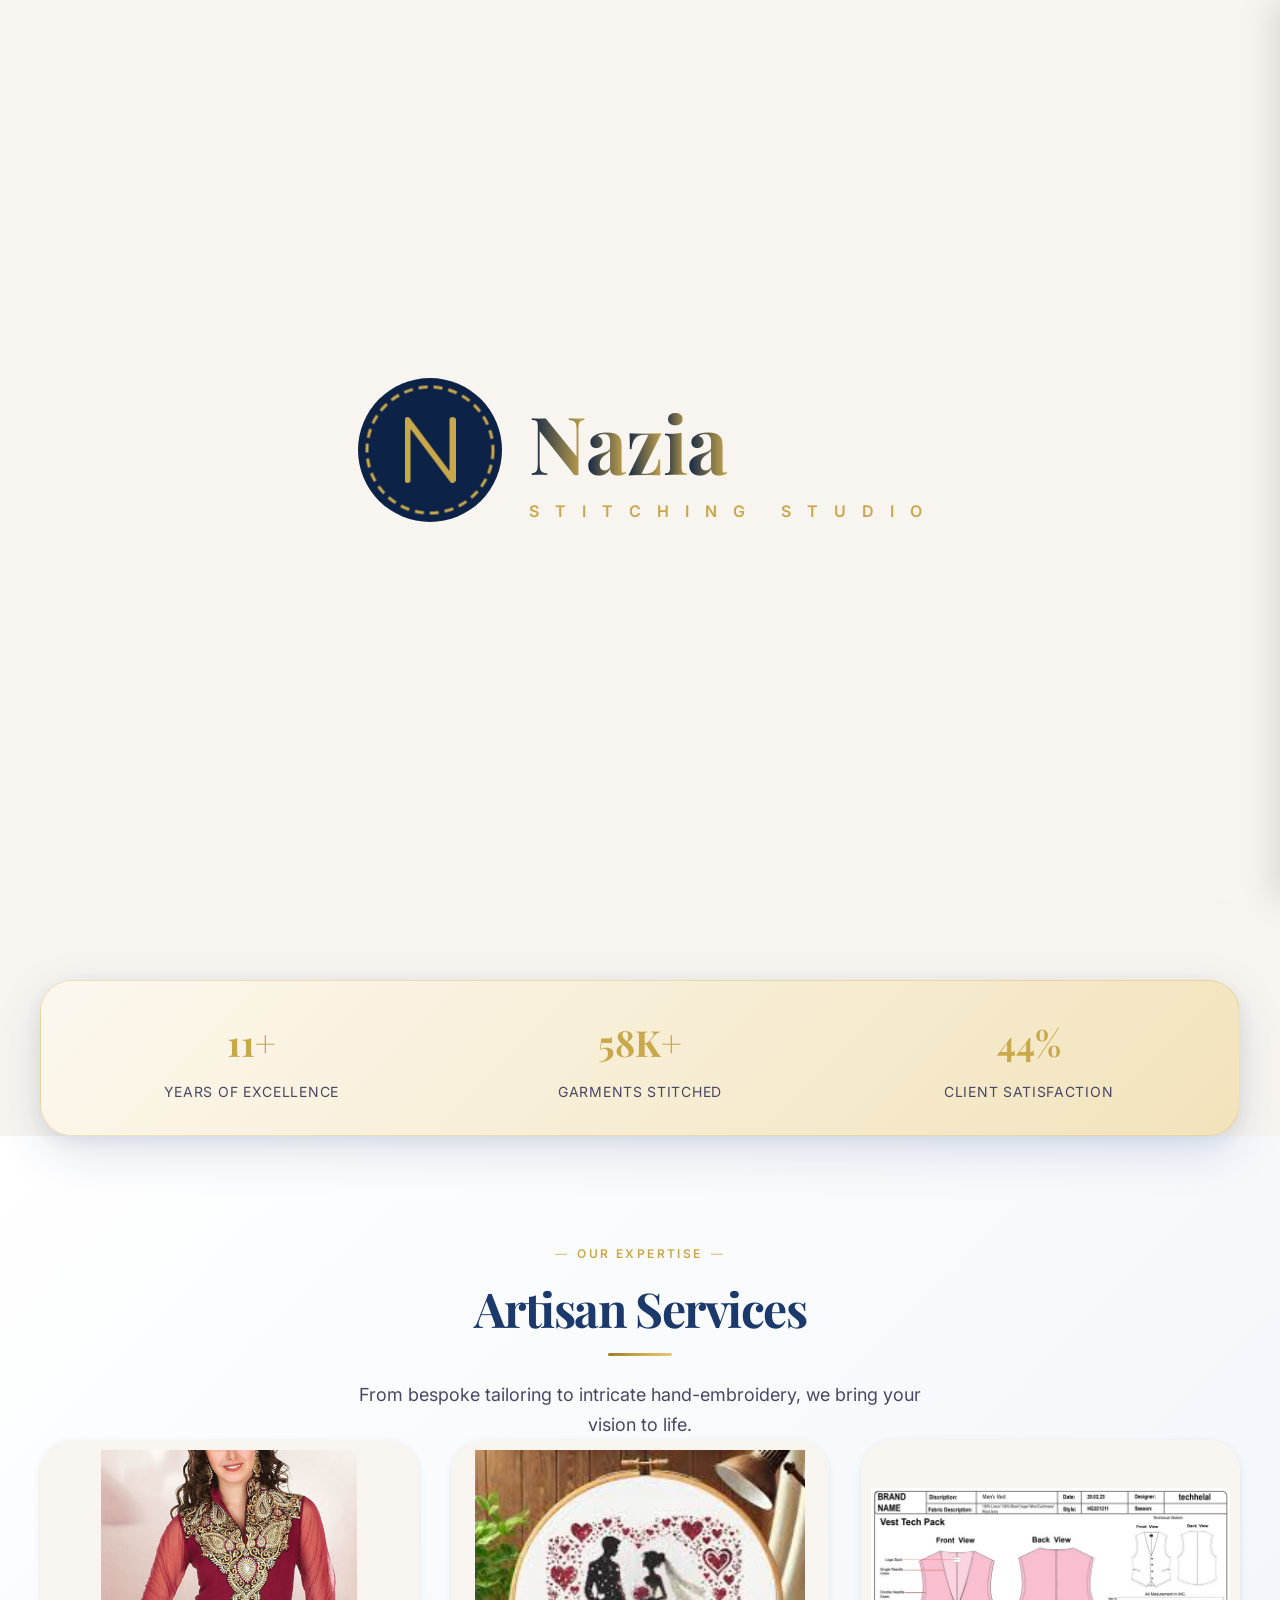
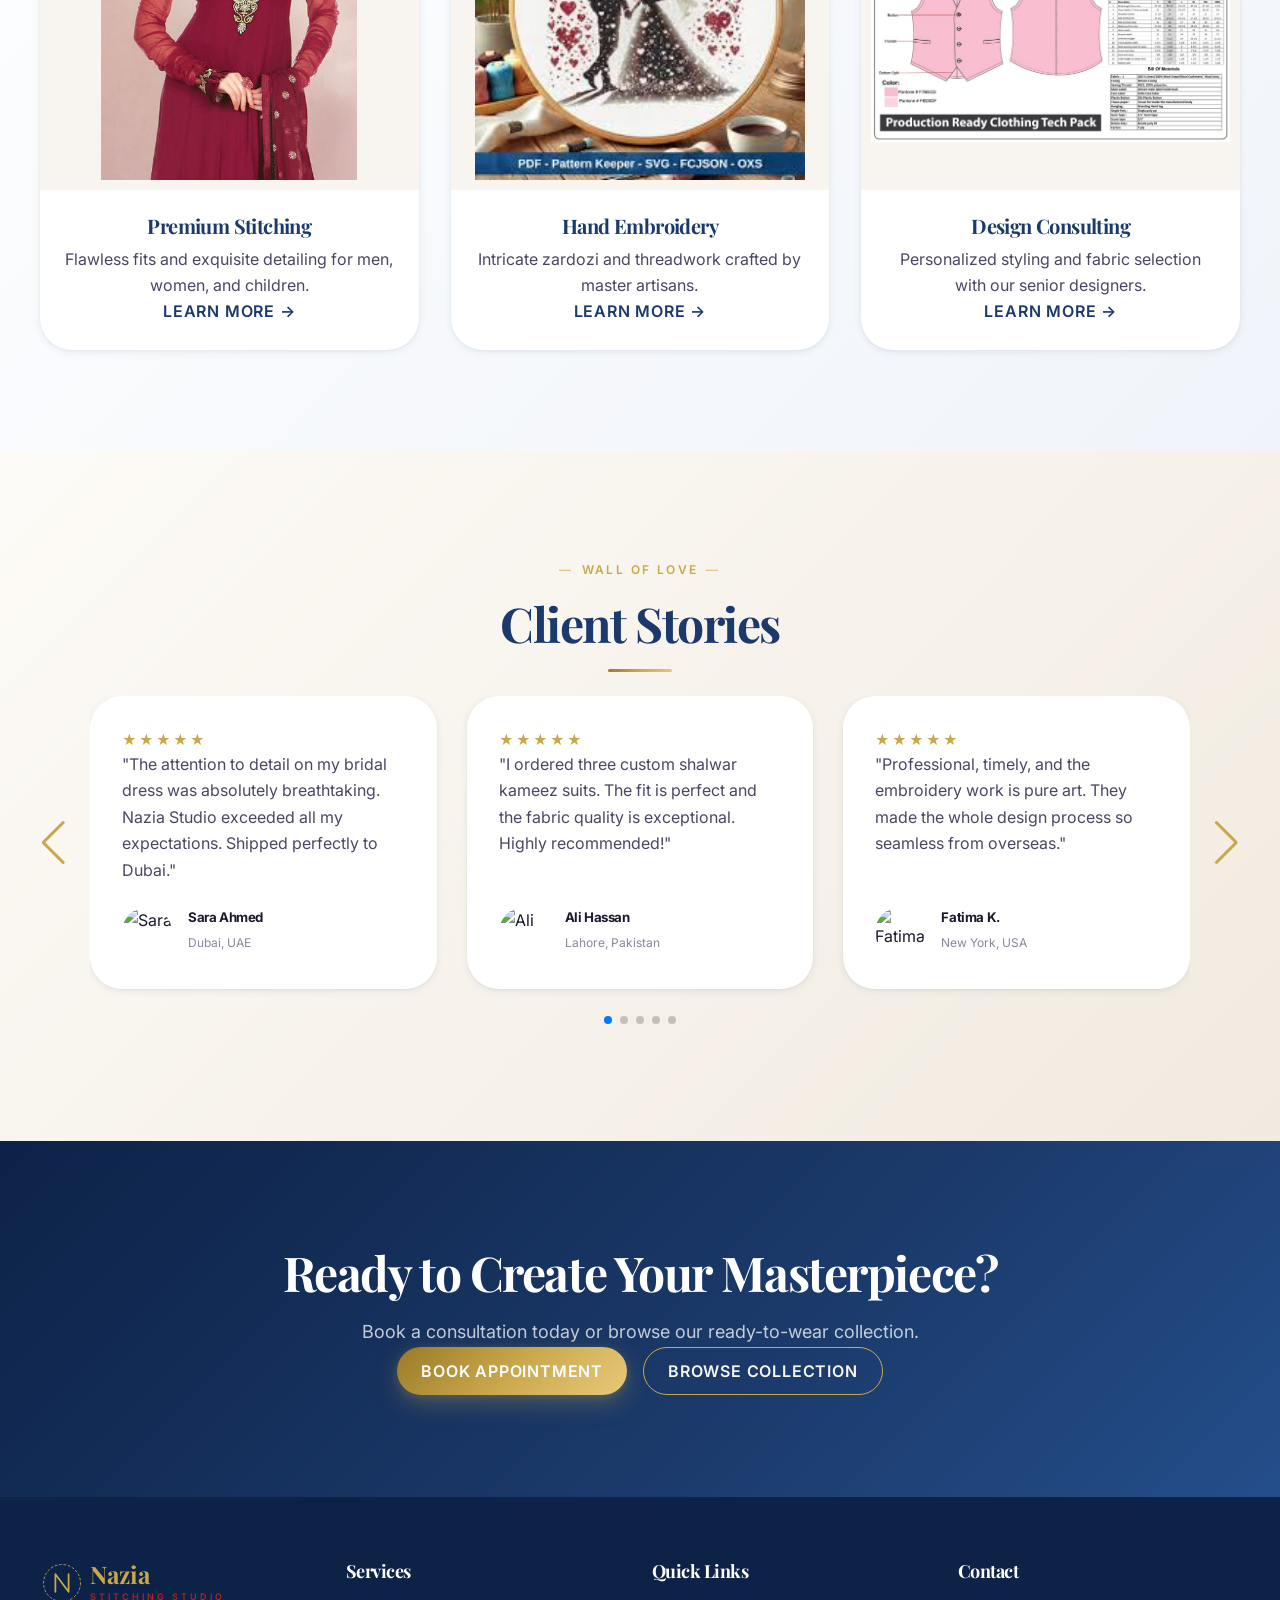
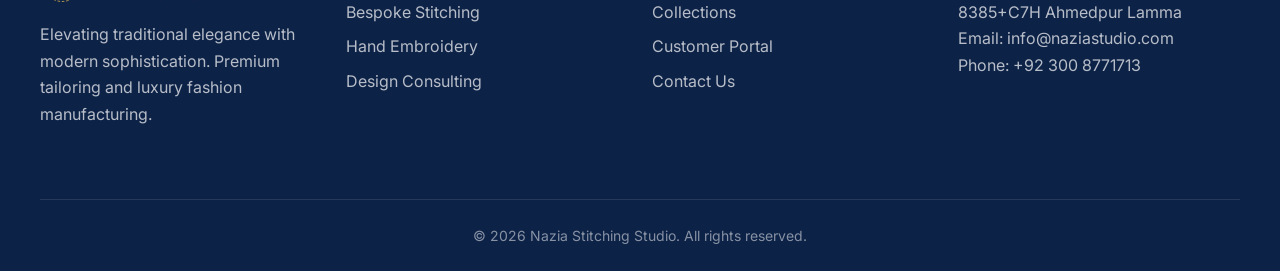
==== commit 345f35d7: "Add files via upload" ====
--- a/index.html
+++ b/index.html
@@ -616,6 +616,22 @@
   <script src="https://cdn.jsdelivr.net/npm/swiper@11/swiper-bundle.min.js"></script>
   <script src="js/main.js"></script>
   <script src="js/cart.js"></script>
+  <!-- Firebase -->
+  <script src="https://www.gstatic.com/firebasejs/8.10.1/firebase-app.js"></script>
+  <script src="https://www.gstatic.com/firebasejs/8.10.1/firebase-auth.js"></script>
+  <script>
+    const firebaseConfig = {
+      apiKey: "AIzaSyCl89z87NDMcgUaBKroGd5r8QiQAh9peWw",
+      authDomain: "nazia-studio-phone-auth.firebaseapp.com",
+      projectId: "nazia-studio-phone-auth",
+      storageBucket: "nazia-studio-phone-auth.firebasestorage.app",
+      messagingSenderId: "175360062819",
+      appId: "1:175360062819:web:d683e570148b4ac4728f56"
+    };
+    if (typeof firebase !== 'undefined' && !firebase.apps.length) {
+      firebase.initializeApp(firebaseConfig);
+    }
+  </script>
   <script src="js/auth.js"></script>
   <script src="js/chatbot.js"></script>
 </body>
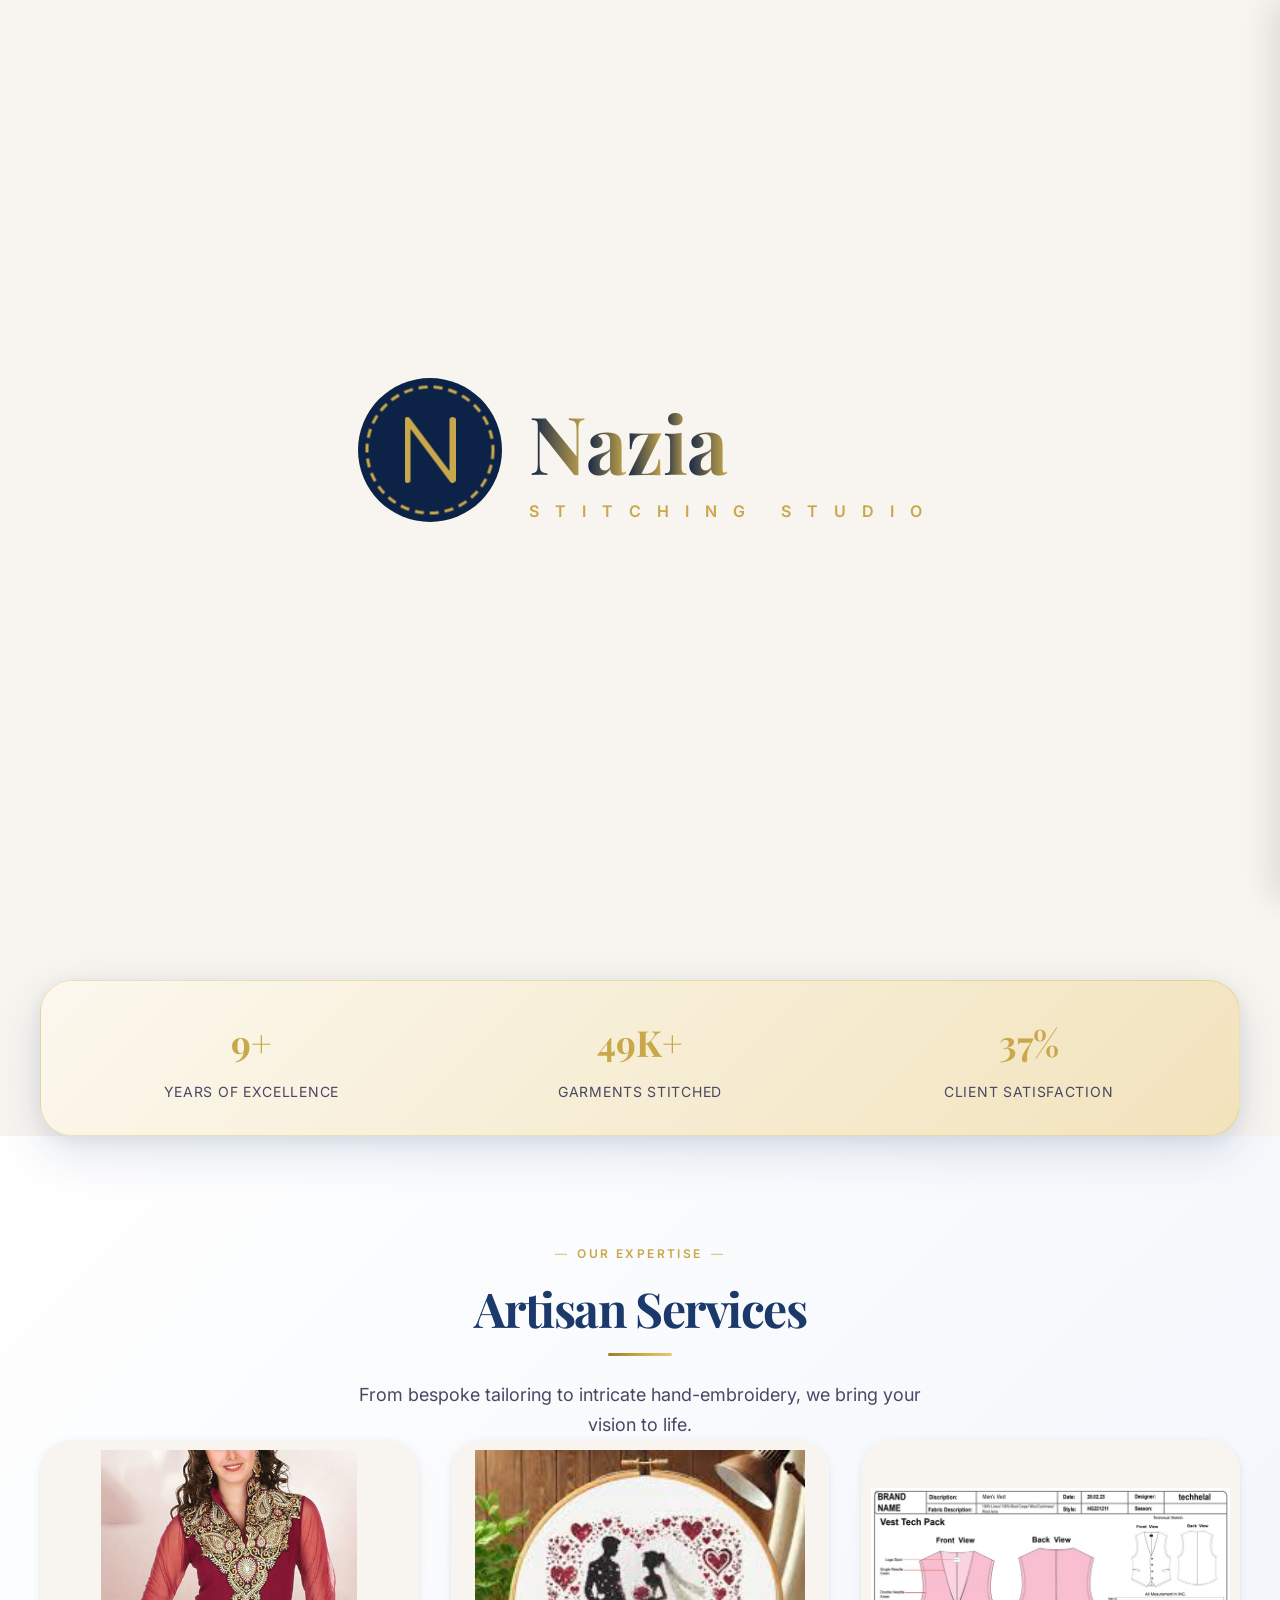
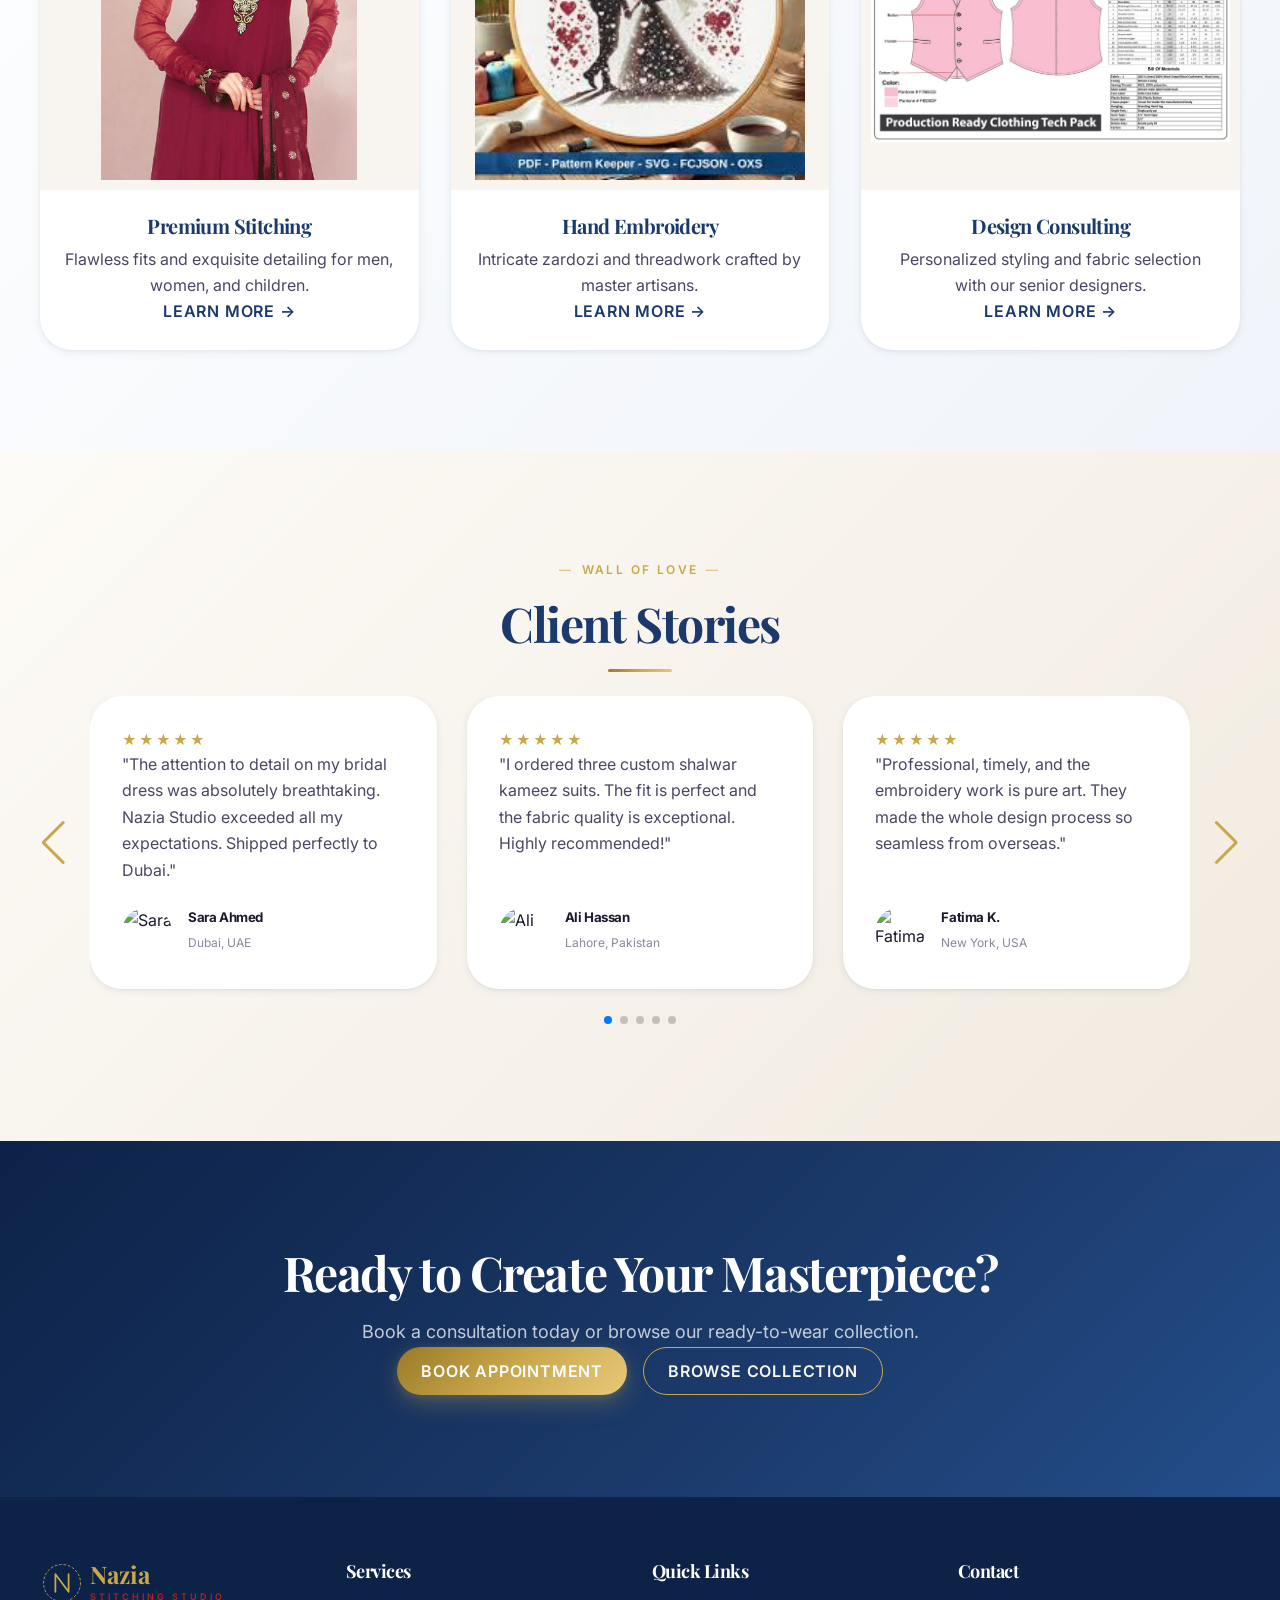
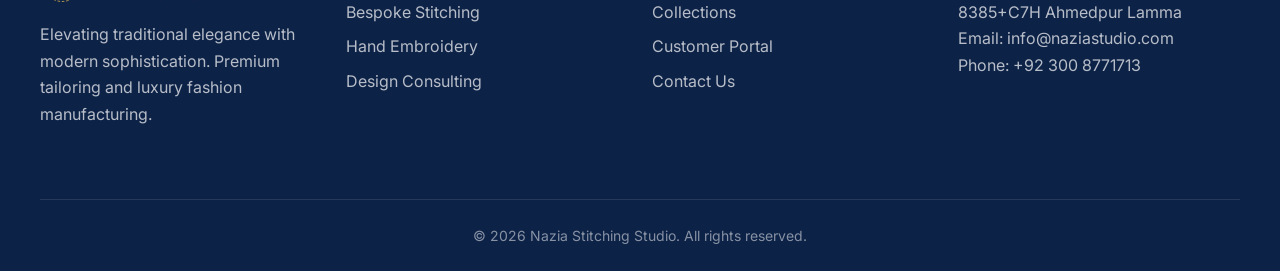
==== commit 6d168e6c: "Add files via upload" ====
--- a/index.html
+++ b/index.html
@@ -214,7 +214,7 @@
 </head>
 <body>
   <!-- PRELOADER -->
-  <div id="preloader" style="display: none;">
+  <div id="preloader" >
     <div class="preloader-bg"></div>
     <div class="preloader-content" id="preloader-content">
       <div class="preloader-crest" id="preloader-crest">
@@ -365,11 +365,11 @@
       <a href="portal.html" class="nav-link">Portal</a>
       <a href="contact.html" class="nav-link">Contact</a>
       <button class="btn btn-orange hide-desktop nav-login-btn" style="margin-top: 1rem; width: 100%;" onclick="Auth.openModal()">Login</button>
-      <a href="cart.html" class="btn btn-outline-gold hide-desktop nav-cart-btn" style="margin-top: 1rem; display: none;">Cart (0)</a>
+      <a href="cart.html" class="btn btn-outline-gold hide-desktop nav-cart-btn" style="margin-top: 1rem;">Cart (0)</a>
     </div>
     <div class="flex items-center gap-4">
       <button class="btn btn-orange hide-mobile nav-login-btn" onclick="Auth.openModal()">Login</button>
-      <a href="cart.html" class="btn btn-outline-gold hide-mobile nav-cart-btn" style="display: none;">Cart (0)</a>
+      <a href="cart.html" class="btn btn-outline-gold hide-mobile nav-cart-btn" >Cart (0)</a>
       <button class="menu-toggle"><span></span><span></span><span></span></button>
     </div>
   </nav>
@@ -616,22 +616,7 @@
   <script src="https://cdn.jsdelivr.net/npm/swiper@11/swiper-bundle.min.js"></script>
   <script src="js/main.js"></script>
   <script src="js/cart.js"></script>
-  <!-- Firebase -->
-  <script src="https://www.gstatic.com/firebasejs/8.10.1/firebase-app.js"></script>
-  <script src="https://www.gstatic.com/firebasejs/8.10.1/firebase-auth.js"></script>
-  <script>
-    const firebaseConfig = {
-      apiKey: "AIzaSyCl89z87NDMcgUaBKroGd5r8QiQAh9peWw",
-      authDomain: "nazia-studio-phone-auth.firebaseapp.com",
-      projectId: "nazia-studio-phone-auth",
-      storageBucket: "nazia-studio-phone-auth.firebasestorage.app",
-      messagingSenderId: "175360062819",
-      appId: "1:175360062819:web:d683e570148b4ac4728f56"
-    };
-    if (typeof firebase !== 'undefined' && !firebase.apps.length) {
-      firebase.initializeApp(firebaseConfig);
-    }
-  </script>
+  
   <script src="js/auth.js"></script>
   <script src="js/chatbot.js"></script>
 </body>
--- a/css/auth.css
+++ b/css/auth.css
@@ -133,6 +133,7 @@
 .auth-body {
   padding: 24px;
   display: grid;
+  flex: 1;
   grid-template-columns: 1fr;
   align-items: start;
 }
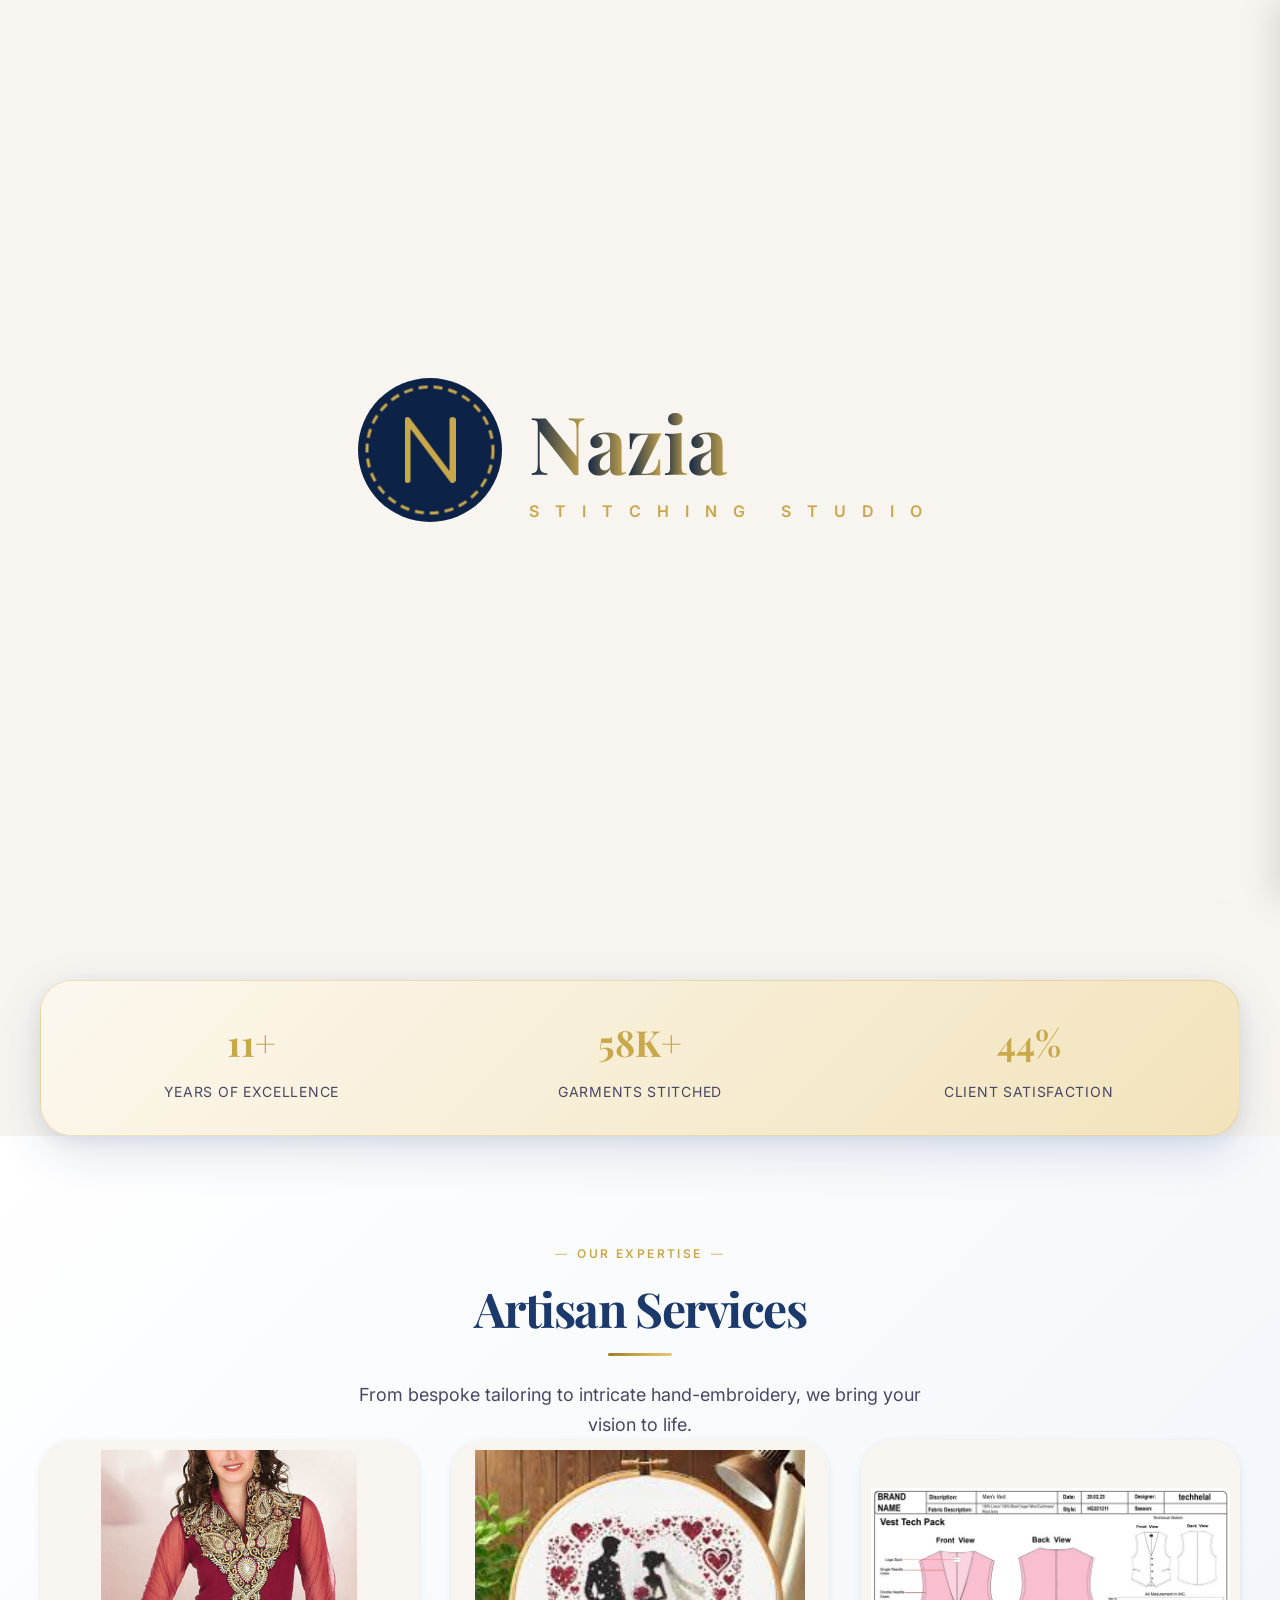
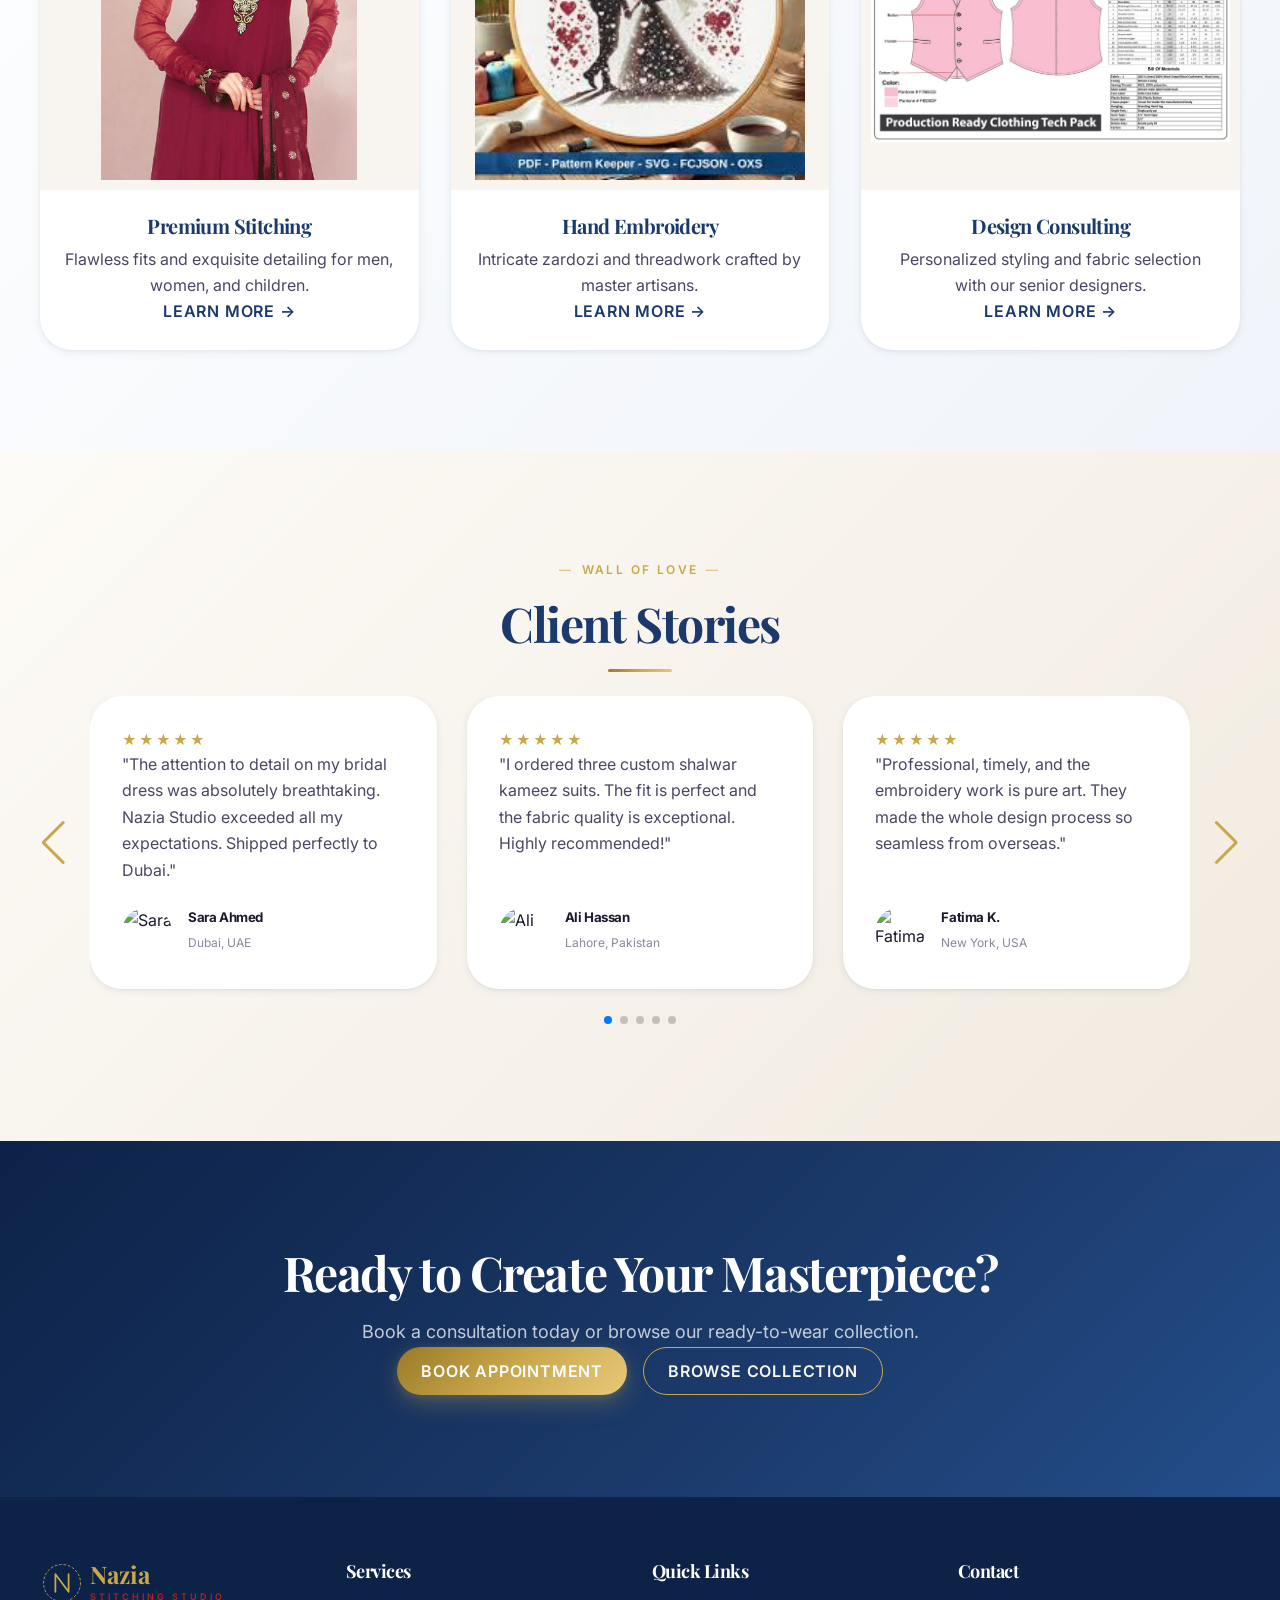
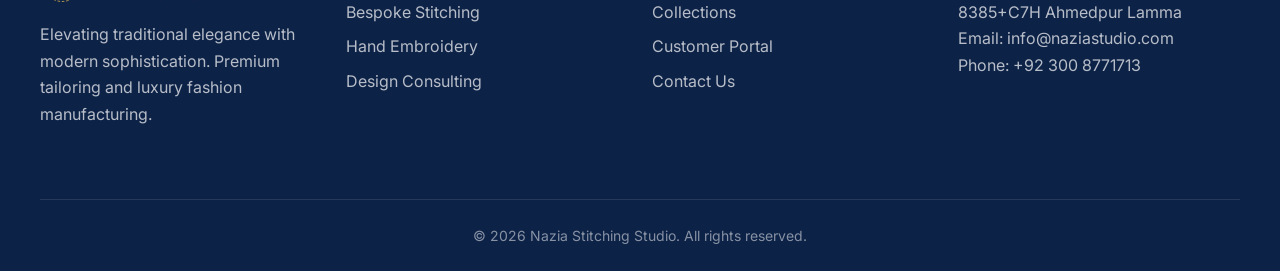
==== commit 4fa2dd4b: "Add files via upload" ====
--- a/index.html
+++ b/index.html
@@ -295,51 +295,46 @@
           subtitle.querySelectorAll('span').forEach(s => s.style.animation = '');
         }, 7000);
 
+        const endPreloader = () => {
+          const mainNavBrand = document.getElementById('main-nav-brand');
+          if (mainNavBrand) mainNavBrand.style.opacity = '1';
+          if (preloader.parentNode) preloader.remove();
+          sessionStorage.setItem('preloaderShown', 'true');
+        };
+
+        preloader.onclick = endPreloader;
+
         // Phase 4: Transition to Navbar (6 seconds after shine starts)
         setTimeout(() => {
-          content.classList.remove('run-shine');
-          
-          // IMPORTANT: Temporarily remove filters (drop-shadows) because they artificially inflate getBoundingClientRect()
-          const originalFilter = content.style.filter;
-          content.style.filter = 'none';
-          
-          // Force opacity 1 to ensure the browser computes layout properly for measurement
-          const mainNavBrand = document.getElementById('main-nav-brand');
-          if (mainNavBrand) mainNavBrand.style.opacity = '1';
-          
-          // Get target coordinates from the reliable anchor tag (which wraps the icon exactly)
-          const targetRect = mainNavBrand.getBoundingClientRect();
-          
-          // Get source coordinates
-          const sourceCrest = document.getElementById('preloader-crest');
-          const sourceRect = sourceCrest.getBoundingClientRect();
-          const contentRect = content.getBoundingClientRect();
-          
-          // Restore filter after measurement
-          content.style.filter = originalFilter;
-          
-          // Calculate precise scale using mathematically guaranteed CSS dimensions!
-          // SVG getBoundingClientRect is buggy on some browsers when initially opacity: 0.
-          const targetWidth = 44; 
-          const sourceWidth = window.innerWidth <= 768 ? 100 : 150;
-          const scaleRatio = targetWidth / sourceWidth;
-          
-          // Calculate precise translation accounting for transform-origin (top left of content)
-          const xMove = targetRect.left - (contentRect.left + (sourceRect.left - contentRect.left) * scaleRatio);
-          const yMove = targetRect.top - (contentRect.top + (sourceRect.top - contentRect.top) * scaleRatio);
-          
-          content.style.transform = `translate(${xMove}px, ${yMove}px) scale(${scaleRatio})`;
-          
-          preloader.classList.add('fade-up');
-          
-          // Cleanup
-          setTimeout(() => {
+          try {
+            content.classList.remove('run-shine');
+            const originalFilter = content.style.filter;
+            content.style.filter = 'none';
+            
             const mainNavBrand = document.getElementById('main-nav-brand');
             if (mainNavBrand) mainNavBrand.style.opacity = '1';
-            preloader.remove();
-            sessionStorage.setItem('preloaderShown', 'true');
-          }, 2000);
-          
+            
+            const targetRect = mainNavBrand.getBoundingClientRect();
+            const sourceCrest = document.getElementById('preloader-crest');
+            const sourceRect = sourceCrest.getBoundingClientRect();
+            const contentRect = content.getBoundingClientRect();
+            
+            content.style.filter = originalFilter;
+            
+            const targetWidth = 44; 
+            const sourceWidth = window.innerWidth <= 768 ? 100 : 150;
+            const scaleRatio = targetWidth / sourceWidth;
+            
+            const xMove = targetRect.left - (contentRect.left + (sourceRect.left - contentRect.left) * scaleRatio);
+            const yMove = targetRect.top - (contentRect.top + (sourceRect.top - contentRect.top) * scaleRatio);
+            
+            content.style.transform = `translate(${xMove}px, ${yMove}px) scale(${scaleRatio})`;
+          } catch(e) {
+            console.error(e);
+          } finally {
+            preloader.classList.add('fade-up');
+            setTimeout(endPreloader, 2000);
+          }
         }, 13000);
       });
     }
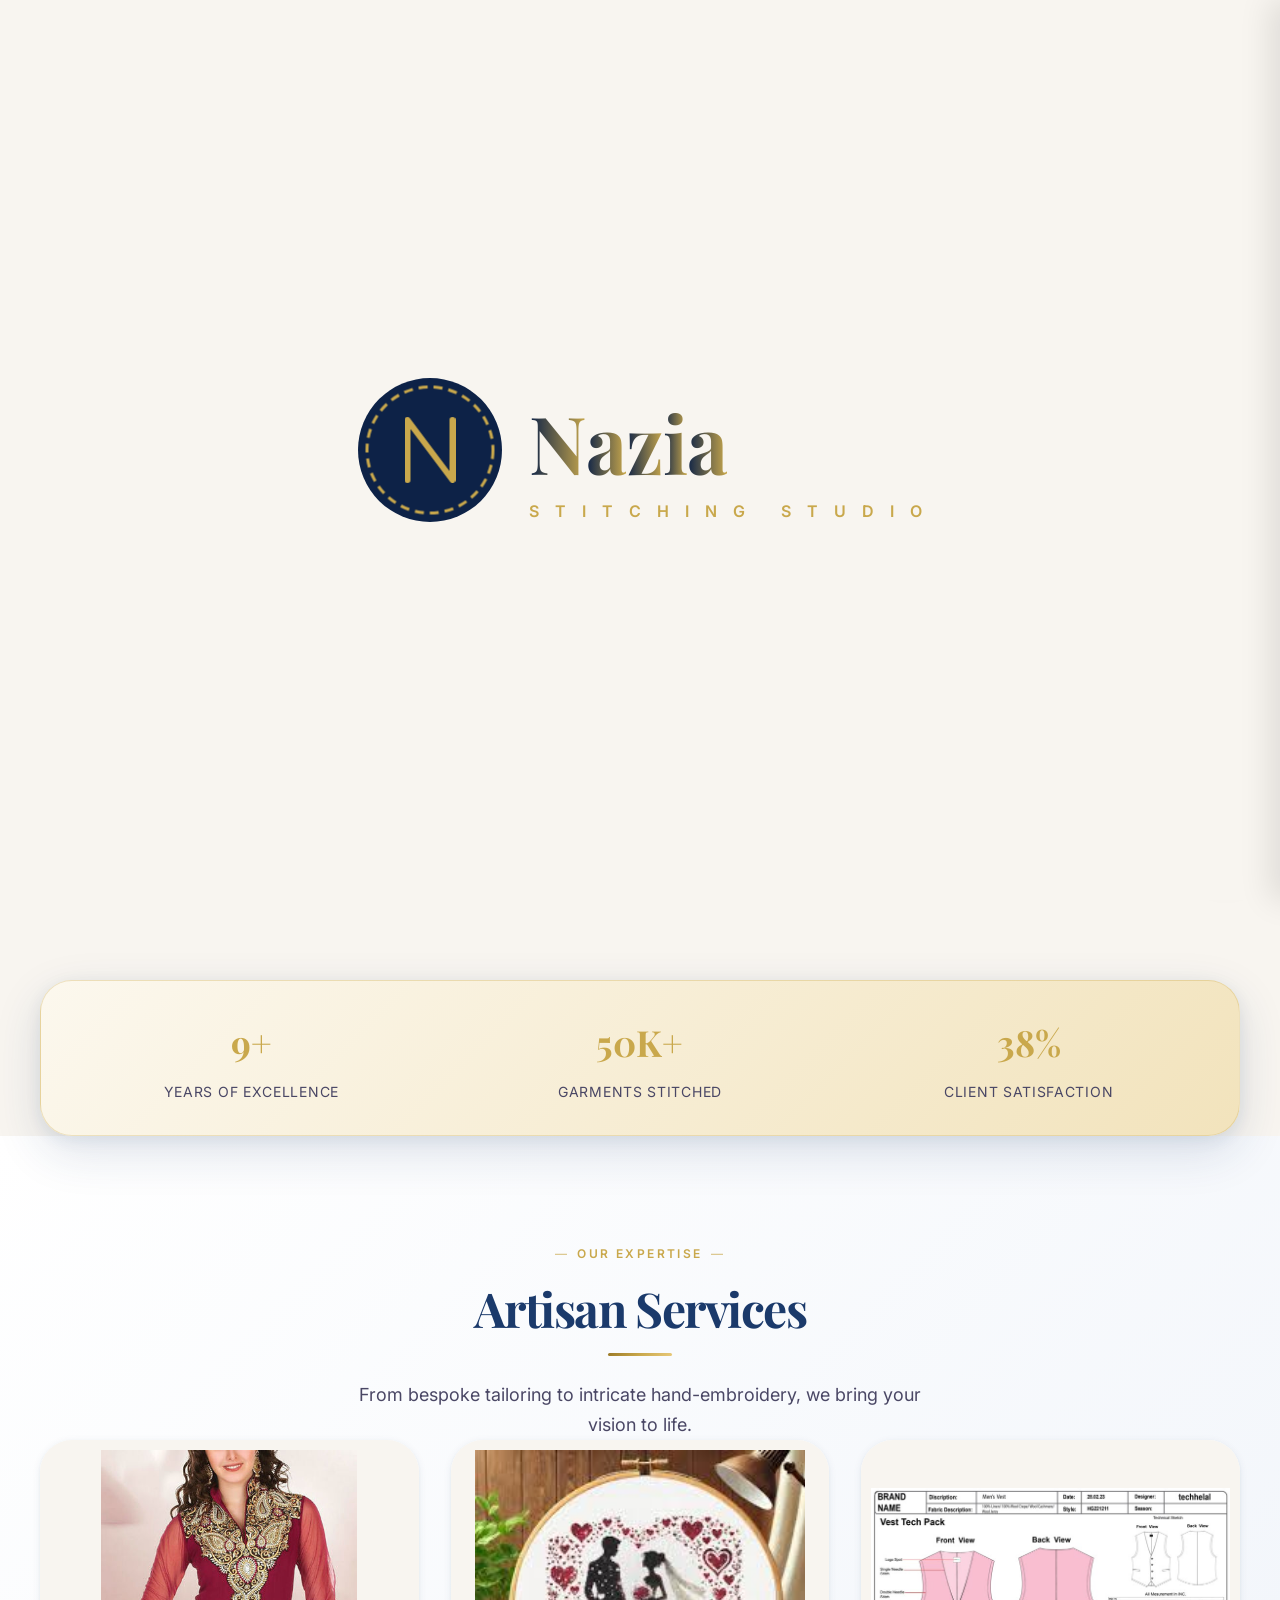
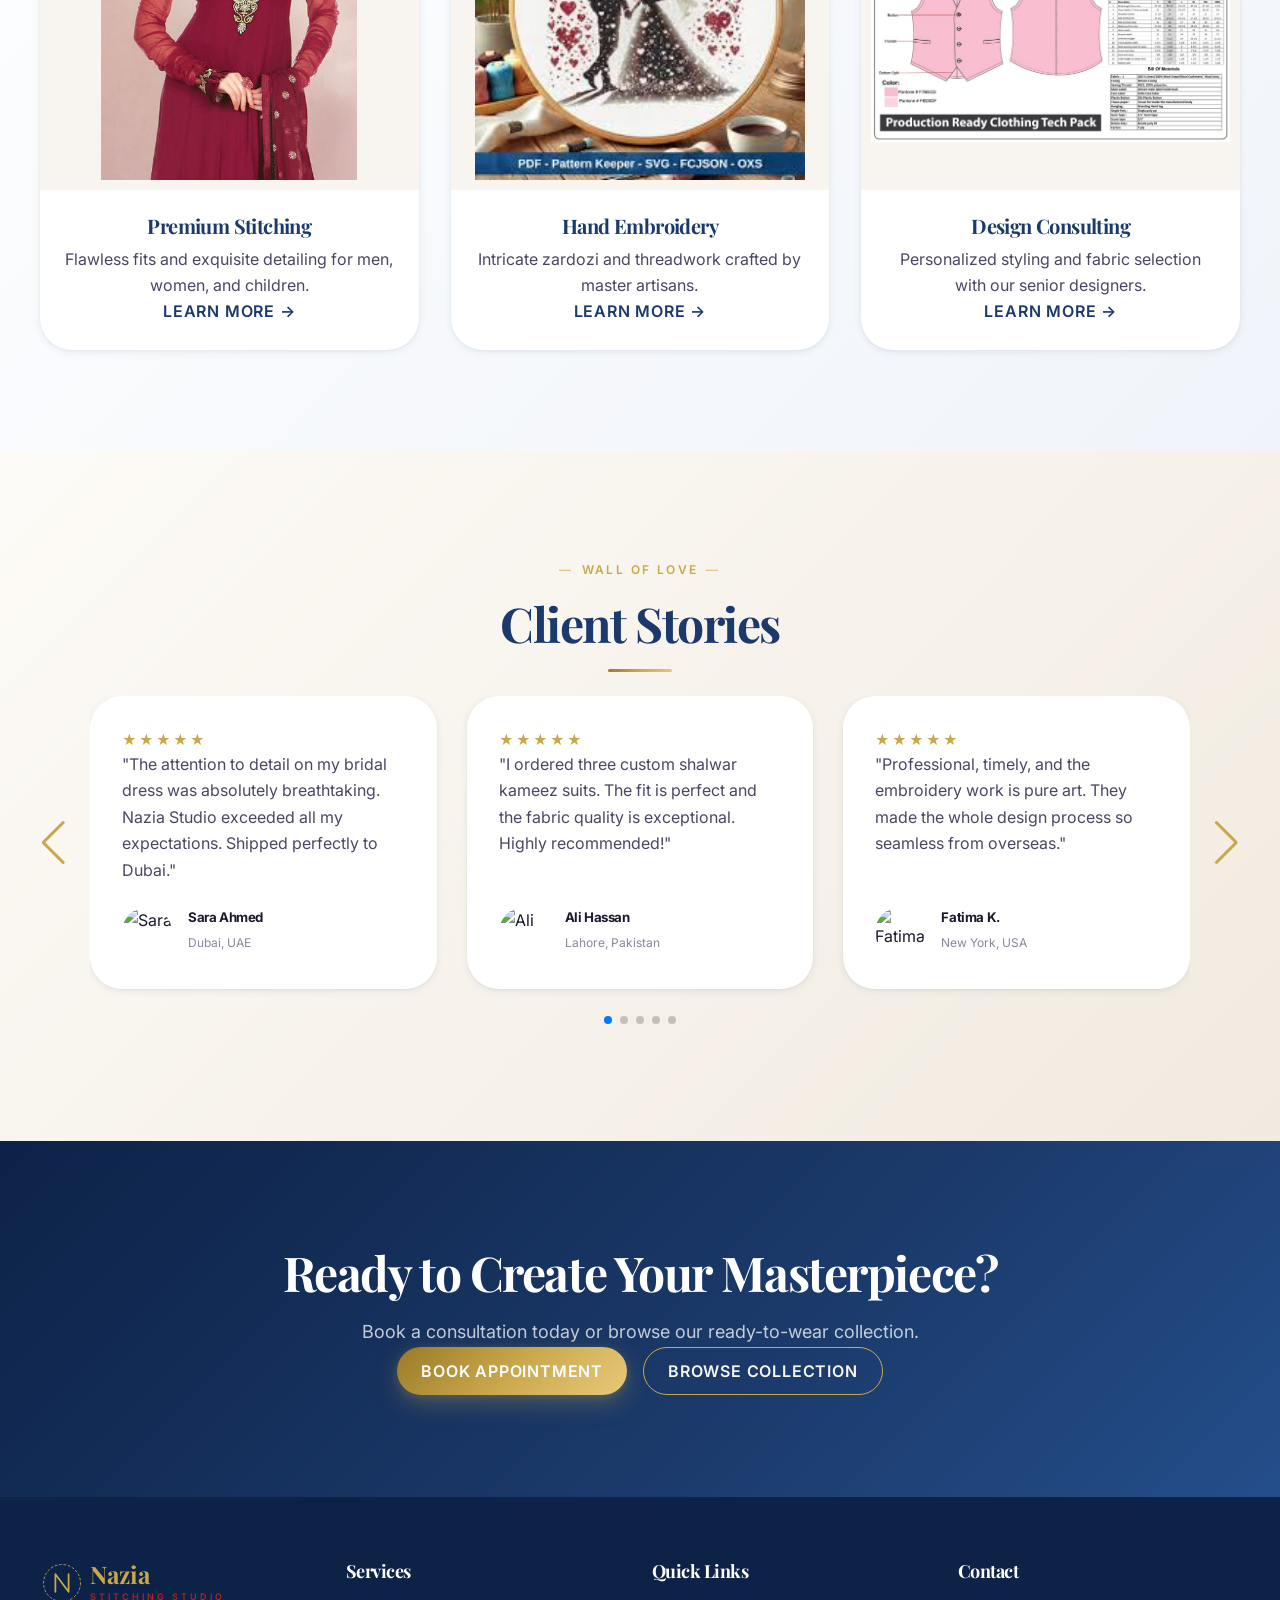
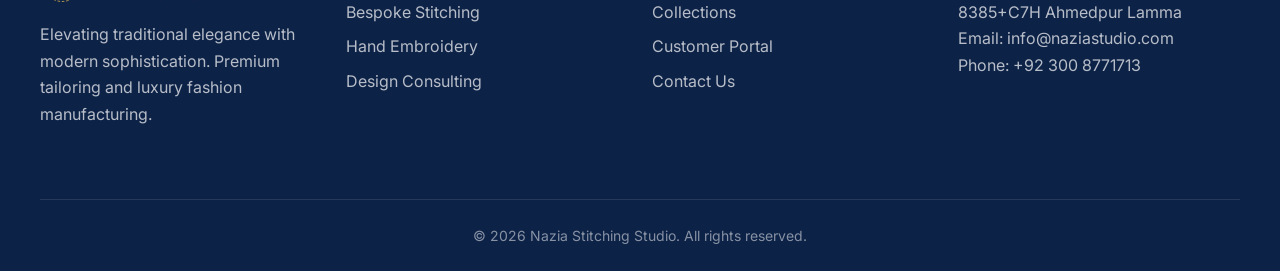
==== commit a3b70558: "Add files via upload" ====
--- a/index.html
+++ b/index.html
@@ -336,6 +336,13 @@
             setTimeout(endPreloader, 2000);
           }
         }, 13000);
+      });
+    } else {
+      // Preloader already shown this session, hide it immediately
+      document.getElementById('preloader').style.display = 'none';
+      document.addEventListener('DOMContentLoaded', () => {
+        const mainNavBrand = document.getElementById('main-nav-brand');
+        if (mainNavBrand) mainNavBrand.style.opacity = '1';
       });
     }
   </script>
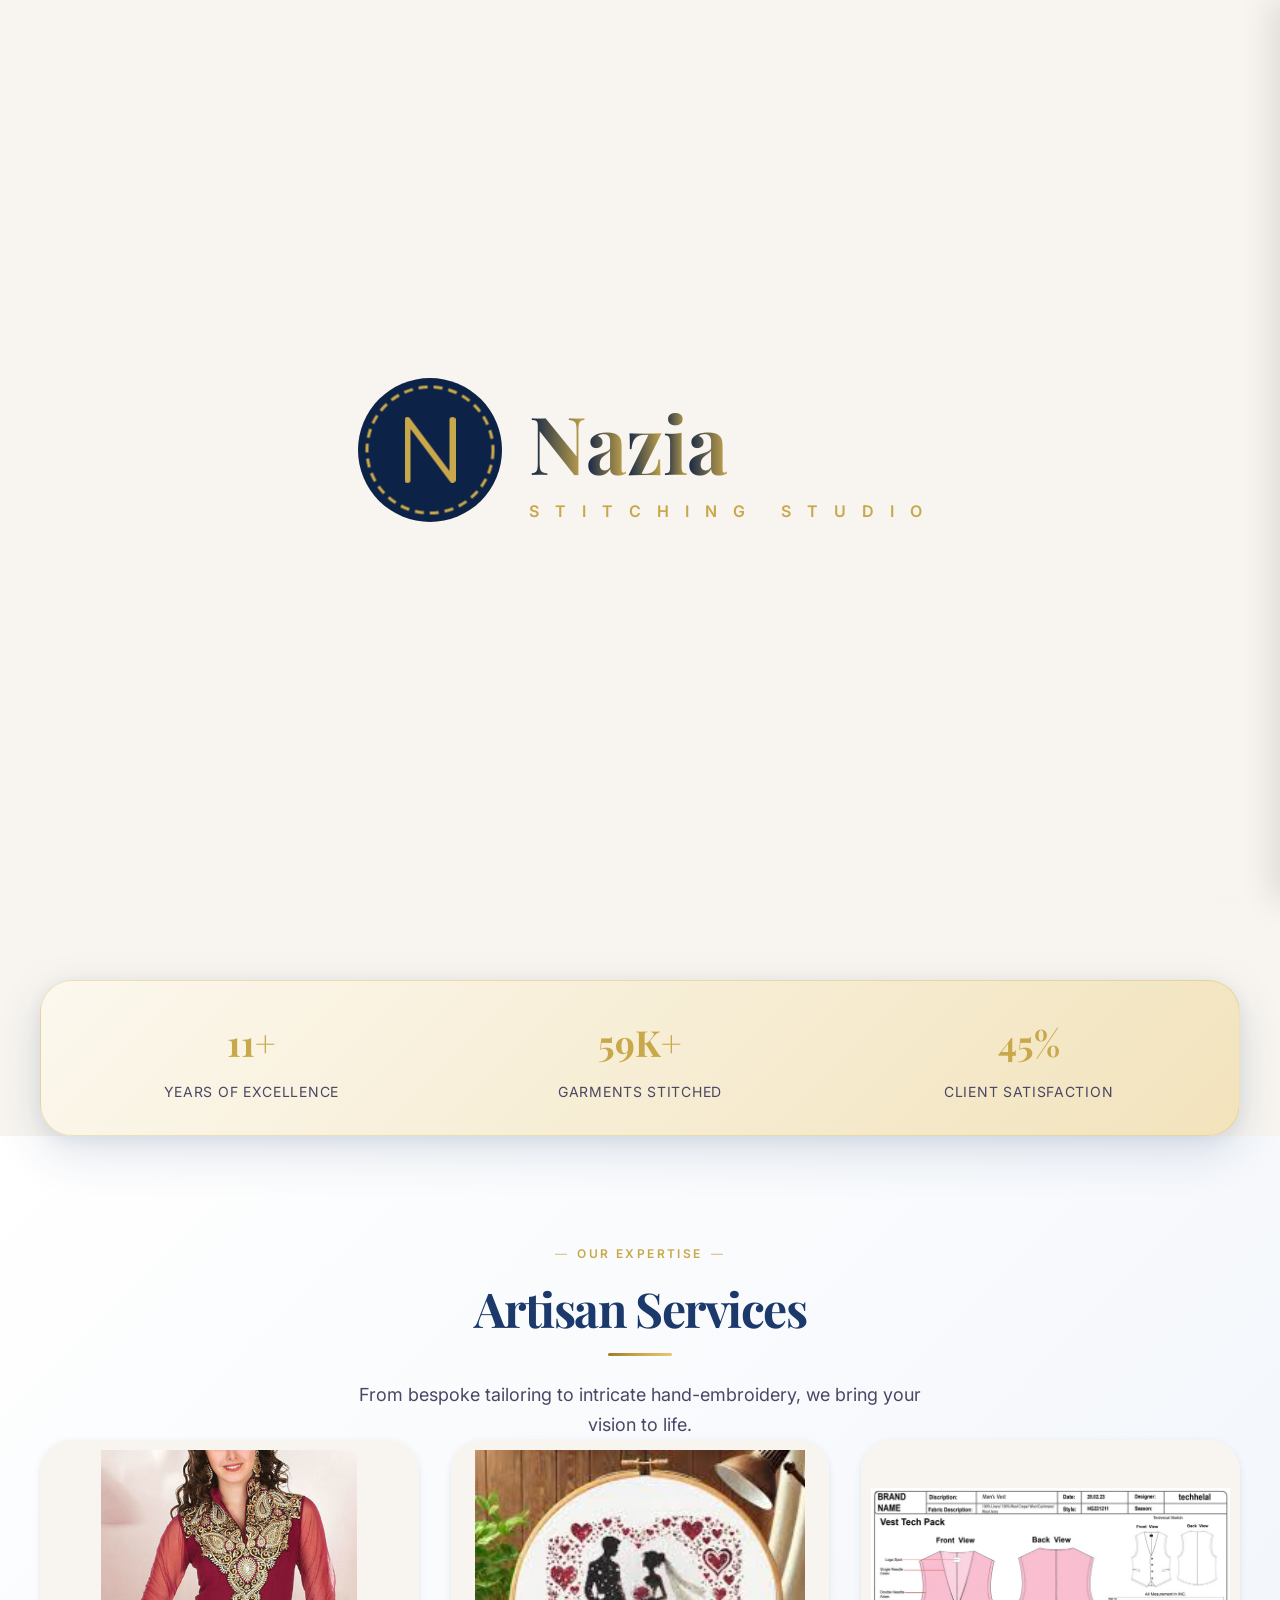
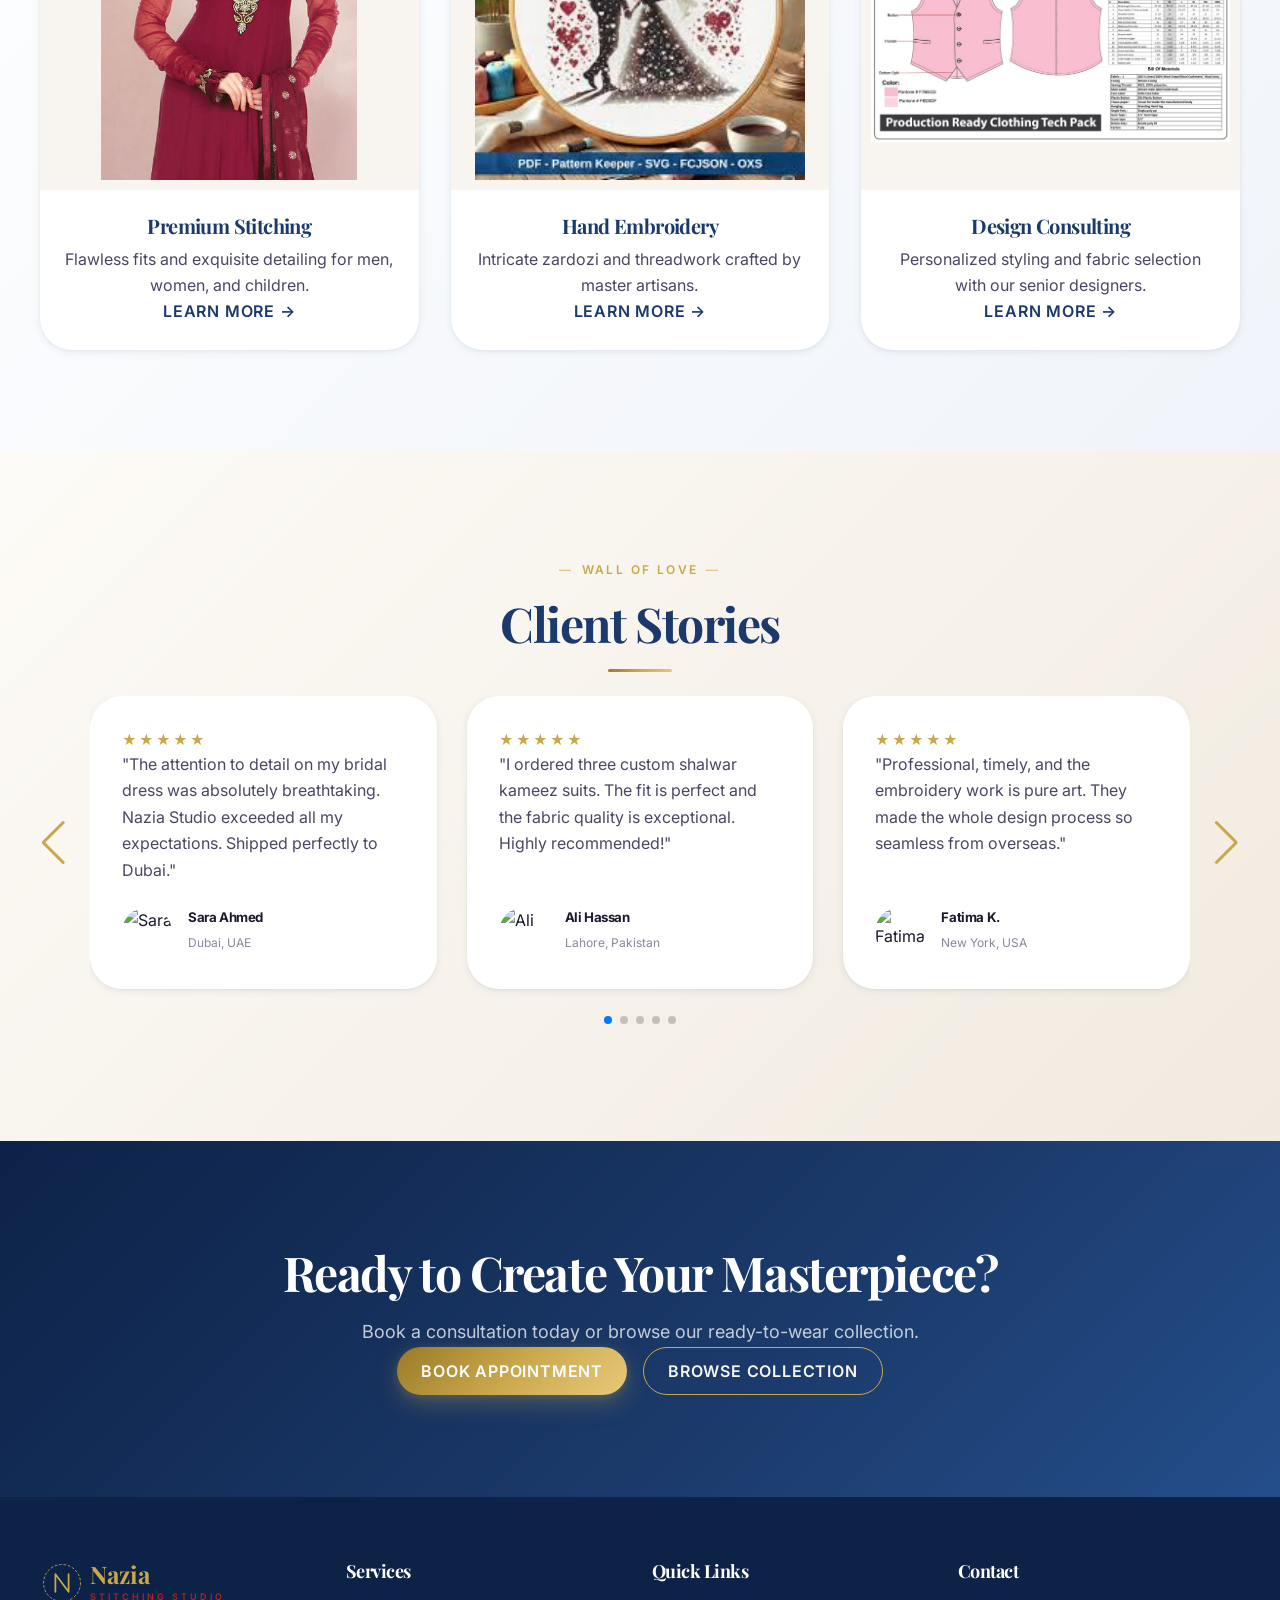
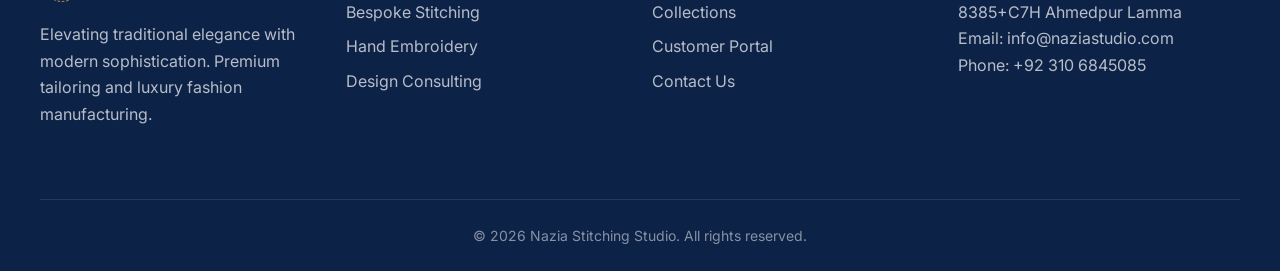
==== commit 0ef49042: "Add files via upload" ====
--- a/index.html
+++ b/index.html
@@ -33,7 +33,7 @@
     "image": "https://naziastitchingstudio.vercel.app/images/women-bridal-red-lehenga.png",
     "@id": "https://naziastitchingstudio.vercel.app/",
     "url": "https://naziastitchingstudio.vercel.app/",
-    "telephone": "+923008771713",
+    "telephone": "+923106845085",
     "address": {
       "@type": "PostalAddress",
       "streetAddress": "8385+C7H",
@@ -295,14 +295,18 @@
           subtitle.querySelectorAll('span').forEach(s => s.style.animation = '');
         }, 7000);
 
+        let preloaderEnded = false;
         const endPreloader = () => {
+          if (preloaderEnded) return;
+          preloaderEnded = true;
           const mainNavBrand = document.getElementById('main-nav-brand');
           if (mainNavBrand) mainNavBrand.style.opacity = '1';
           if (preloader.parentNode) preloader.remove();
           sessionStorage.setItem('preloaderShown', 'true');
         };
 
-        preloader.onclick = endPreloader;
+        // Hard fallback: force-end preloader after 16s no matter what
+        setTimeout(endPreloader, 16000);
 
         // Phase 4: Transition to Navbar (6 seconds after shine starts)
         setTimeout(() => {
@@ -600,7 +604,7 @@
       </div>
       <div>
         <h4 class="footer-heading">Contact</h4>
-        <p class="footer-text">8385+C7H Ahmedpur Lamma<br>Email: info@naziastudio.com<br>Phone: +92 300 8771713</p>
+        <p class="footer-text">8385+C7H Ahmedpur Lamma<br>Email: info@naziastudio.com<br>Phone: +92 310 6845085</p>
       </div>
     </div>
     <div class="container">
@@ -611,7 +615,7 @@
   </footer>
 
   <!-- FLOATING WA -->
-  <a href="https://wa.me/923008771713" target="_blank" class="floating-wa">
+  <a href="https://wa.me/923106845085" target="_blank" class="floating-wa">
     <svg width="30" height="30" viewBox="0 0 24 24" fill="currentColor"><path d="M17.472 14.382c-.297-.149-1.758-.867-2.03-.967-.273-.099-.471-.148-.67.15-.197.297-.767.966-.94 1.164-.173.199-.347.223-.644.075-.297-.15-1.255-.463-2.39-1.475-.883-.788-1.48-1.761-1.653-2.059-.173-.297-.018-.458.13-.606.134-.133.298-.347.446-.52.149-.174.198-.298.298-.497.099-.198.05-.371-.025-.52-.075-.149-.669-1.612-.916-2.207-.242-.579-.487-.5-.669-.51a12.8 12.8 0 0 0-.57-.01c-.198 0-.52.074-.792.372-.272.297-1.04 1.016-1.04 2.479 0 1.462 1.065 2.875 1.213 3.074.149.198 2.096 3.2 5.077 4.487.709.306 1.262.489 1.694.625.712.227 1.36.195 1.871.118.571-.085 1.758-.719 2.006-1.413.248-.694.248-1.289.173-1.413-.074-.124-.272-.198-.57-.347m-5.421 7.403h-.004a9.87 9.87 0 0 1-5.031-1.378l-.361-.214-3.741.982.998-3.648-.235-.374a9.86 9.86 0 0 1-1.51-5.26c.001-5.45 4.436-9.884 9.888-9.884 2.64 0 5.122 1.03 6.988 2.898a9.825 9.825 0 0 1 2.893 6.994c-.003 5.45-4.437 9.884-9.885 9.884m8.413-18.297A11.815 11.815 0 0 0 12.05 0C5.495 0 .16 5.335.157 11.892c0 2.096.547 4.142 1.588 5.945L.057 24l6.305-1.654a11.882 11.882 0 0 0 5.683 1.448h.005c6.554 0 11.89-5.335 11.893-11.893a11.821 11.821 0 0 0-3.48-8.413z"/></svg>
   </a>
 
--- a/css/global.css
+++ b/css/global.css
@@ -1,306 +1,343 @@
-*, *::before, *::after { box-sizing: border-box; margin: 0; padding: 0; }
-html { scroll-behavior: smooth; font-size: 16px; }
-body {
-  font-family: var(--ff-body);
-  font-size: var(--fs-base);
-  line-height: var(--lh-relaxed);
-  color: var(--c-text);
-  background-color: var(--c-pearl);
-  overflow-x: hidden;
-  -webkit-font-smoothing: antialiased;
-}
-img, video { max-width: 100%; height: auto; display: block; }
-a { text-decoration: none; color: inherit; }
-ul, ol { list-style: none; }
-button { cursor: pointer; border: none; background: none; font-family: inherit; }
-input, textarea, select { font-family: inherit; font-size: inherit; outline: none; border: none; }
-
-::-webkit-scrollbar { width: 6px; }
-::-webkit-scrollbar-track { background: var(--c-pearl); }
-::-webkit-scrollbar-thumb { background: var(--c-gold); border-radius: var(--r-full); }
-::selection { background: var(--c-gold-lighter); color: var(--c-primary-dark); }
-
-h1, h2, h3, h4, h5, h6 {
-  font-family: var(--ff-heading);
-  font-weight: var(--fw-bold);
-  line-height: var(--lh-tight);
-  letter-spacing: var(--ls-tight);
-  color: var(--c-text);
-}
-h1 { font-size: clamp(2.25rem, 5vw, 4.5rem); }
-h2 { font-size: clamp(1.875rem, 3.5vw, 3rem); }
-h3 { font-size: clamp(1.25rem, 2.5vw, 1.875rem); }
-h4 { font-size: clamp(1.125rem, 2vw, 1.5rem); }
-p  { line-height: var(--lh-relaxed); color: var(--c-text-sub); }
-
-.eyebrow {
-  display: inline-block;
-  font-family: var(--ff-body);
-  font-size: var(--fs-xs);
-  font-weight: var(--fw-semibold);
-  letter-spacing: var(--ls-widest);
-  text-transform: uppercase;
-  color: var(--c-gold);
-  margin-bottom: var(--sp-4);
-}
-.eyebrow::before, .eyebrow::after { content: '—'; margin: 0 var(--sp-2); opacity: 0.6; }
-
-.section-title {
-  font-family: var(--ff-heading);
-  font-size: clamp(1.875rem, 4vw, 3rem);
-  font-weight: var(--fw-bold);
-  color: var(--c-primary);
-  margin-bottom: var(--sp-4);
-}
-.section-title--light { color: var(--c-white); }
-.section-subtitle {
-  font-size: var(--fs-lg);
-  color: var(--c-text-sub);
-  max-width: 580px;
-  line-height: var(--lh-relaxed);
-}
-.section-subtitle--light { color: rgba(255,255,255,0.75); }
-.text-center { text-align: center; }
-.text-center .section-subtitle { margin: 0 auto; }
-
-.container {
-  width: 100%;
-  max-width: var(--container-max);
-  margin: 0 auto;
-  padding: 0 var(--container-pad);
-}
-.section { padding: clamp(4rem, 8vw, 8rem) 0; }
-.section--pearl { background: var(--grad-bg-pearl); }
-.section--white { background: var(--grad-bg-white); }
-.section--soft-gold { background: var(--grad-bg-soft-gold); }
-.section--dark  { background: var(--grad-primary); }
-.section--gold  { background: var(--grad-gold); }
-
-.divider-gold {
-  width: 64px; height: 3px;
-  background: var(--grad-gold);
-  border-radius: var(--r-full);
-  margin-bottom: var(--sp-6);
-}
-.text-center .divider-gold { margin-left: auto; margin-right: auto; }
-
-.overlay {
-  position: fixed; inset: 0;
-  background: rgba(13,34,71,0.6);
-  backdrop-filter: blur(4px);
-  z-index: 900; opacity: 0; pointer-events: none;
-  transition: opacity var(--dur-base) var(--ease);
-}
-.overlay.active { opacity: 1; pointer-events: all; }
-
-main { padding-top: var(--nav-h); }
-
-.stars { color: var(--c-gold); letter-spacing: 2px; font-size: var(--fs-sm); }
-
-.badge {
-  display: inline-flex; align-items: center; gap: var(--sp-1);
-  padding: var(--sp-1) var(--sp-3);
-  border-radius: var(--r-full);
-  font-size: var(--fs-xs); font-weight: var(--fw-semibold);
-  letter-spacing: var(--ls-wide); text-transform: uppercase;
-}
-.badge--gold  { background: var(--c-gold-pale); color: var(--c-gold-dark); border: 1px solid var(--c-gold-lighter); }
-.badge--blue  { background: var(--c-primary-pale); color: var(--c-primary); border: 1px solid rgba(27,58,107,0.15); }
-.badge--new   { background: var(--c-gold); color: var(--c-white); }
-
-.flex { display: flex; }
-.items-center { align-items: center; }
-.justify-center { justify-content: center; }
-.gap-4 { gap: var(--sp-4); }
-
-.grid-2 { display: grid; grid-template-columns: repeat(2,1fr); gap: var(--sp-8); }
-.grid-3 { display: grid; grid-template-columns: repeat(3,1fr); gap: var(--sp-8); }
-.grid-4 { display: grid; grid-template-columns: repeat(4,1fr); gap: var(--sp-6); }
-
-@media (max-width: 960px) {
-  .grid-4 { grid-template-columns: repeat(2,1fr); }
-  .grid-3 { grid-template-columns: repeat(2,1fr); }
-  .grid-2 { grid-template-columns: 1fr; }
-}
-@media (max-width: 640px) {
-  .grid-3, .grid-4 { grid-template-columns: 1fr; }
-}
-@media (max-width: 960px) { .hide-mobile { display: none !important; } }
-@media (min-width: 961px) { .hide-desktop { display: none !important; } }
-
-/* ============================================================
-   PRELOADER
-============================================================ */
-#preloader {
-  position: fixed;
-  inset: 0;
-  z-index: 9999;
-  display: flex;
-  align-items: center;
-  justify-content: center;
-  overflow: hidden;
-}
-
-.preloader-bg {
-  position: absolute;
-  inset: 0;
-  background-color: var(--c-pearl);
-  z-index: -1;
-}
-
-.preloader-content {
-  display: flex;
-  align-items: center;
-  gap: var(--sp-6);
-  z-index: 2;
-  transform-origin: top left;
-  transition: transform 2s cubic-bezier(0.65, 0, 0.35, 1);
-}
-
-.preloader-crest {
-  width: 150px;
-  height: 150px;
-  position: relative;
-  perspective: 1000px;
-}
-
-.preloader-icon {
-  width: 100%;
-  height: 100%;
-  overflow: visible;
-}
-
-.crest-bg {
-  opacity: 0;
-  animation: crestFadeIn 0.8s ease-out forwards;
-}
-
-.crest-border-mask {
-  animation: traceDashedLine 1.5s ease-out forwards;
-  animation-delay: 0.5s;
-}
-
-.crest-n {
-  opacity: 0;
-  animation: slideInN 1.5s cubic-bezier(0.34, 1.56, 0.64, 1) forwards;
-  animation-delay: 2.0s;
-}
-
-.preloader-text {
-  display: flex;
-  flex-direction: column;
-  justify-content: center;
-}
-
-.preloader-title {
-  font-family: var(--ff-heading);
-  font-size: 5rem;
-  color: var(--c-primary-dark);
-  font-weight: 700;
-  letter-spacing: -1px;
-  display: flex;
-  margin-bottom: -10px;
-}
-
-.preloader-title span {
-  opacity: 0;
-  display: inline-block;
-  background: linear-gradient(90deg, var(--c-primary-dark), var(--c-gold), var(--c-primary-dark));
-  background-size: 200% auto;
-  -webkit-background-clip: text;
-  -webkit-text-fill-color: transparent;
-  background-clip: text;
-}
-
-/* Staggered animation triggers for JS to add */
-.run-dance .preloader-title span:nth-child(1) { animation: danceIn 0.8s cubic-bezier(0.34, 1.56, 0.64, 1) forwards 3.5s, shimmer 3s linear infinite 4.3s; }
-.run-dance .preloader-title span:nth-child(2) { animation: danceIn 0.8s cubic-bezier(0.34, 1.56, 0.64, 1) forwards 3.6s, shimmer 3s linear infinite 4.4s; }
-.run-dance .preloader-title span:nth-child(3) { animation: danceIn 0.8s cubic-bezier(0.34, 1.56, 0.64, 1) forwards 3.7s, shimmer 3s linear infinite 4.5s; }
-.run-dance .preloader-title span:nth-child(4) { animation: danceIn 0.8s cubic-bezier(0.34, 1.56, 0.64, 1) forwards 3.8s, shimmer 3s linear infinite 4.6s; }
-.run-dance .preloader-title span:nth-child(5) { animation: danceIn 0.8s cubic-bezier(0.34, 1.56, 0.64, 1) forwards 3.9s, shimmer 3s linear infinite 4.7s; }
-
-.preloader-subtitle {
-  font-family: var(--ff-body);
-  font-size: 1rem;
-  font-weight: 600;
-  color: var(--c-gold);
-  letter-spacing: 4px;
-  display: flex;
-  gap: 12px;
-  text-transform: uppercase;
-}
-
-.preloader-subtitle span {
-  opacity: 0;
-  display: inline-block;
-}
-
-.run-dance .sub-word-1 {
-  animation: danceInLeft 1s cubic-bezier(0.34, 1.56, 0.64, 1) forwards 2.6s;
-}
-
-.run-dance .sub-word-2 {
-  animation: danceInRight 1s cubic-bezier(0.34, 1.56, 0.64, 1) forwards 2.8s;
-}
-
-/* Flip animation triggered after Nazia forms */
-.run-flip .preloader-icon {
-  animation: coinFlip 4s infinite linear;
-  transform-style: preserve-3d;
-}
-
-/* Flicker Shine */
-.run-shine .preloader-title span,
-.run-shine .preloader-subtitle span {
-  animation: flickerShine 6s ease-in-out forwards !important;
-  opacity: 1 !important;
-}
-.run-shine .crest-golden-group {
-  animation: flickerShine 6s ease-in-out forwards !important;
-}
-
-/* Glide and Fade out */
-.preloader-content.glide-up {
-  position: absolute;
-  /* We will dynamically calculate top/left in JS to match the brand logo in navbar */
-}
-
-#preloader.fade-up .preloader-bg {
-  animation: preloaderBgUp 2s cubic-bezier(0.65, 0, 0.35, 1) forwards;
-}
-
-/* Lock final state of ALL animated elements to prevent animation reset drop-outs */
-#preloader.fade-up .crest-n,
-#preloader.fade-up .crest-border,
-#preloader.fade-up .preloader-title span,
-#preloader.fade-up .preloader-subtitle span {
-  animation: none !important;
-  opacity: 1 !important;
-  transform: none !important;
-}
-
-@media (max-width: 768px) {
-  .preloader-content {
-    flex-direction: column;
-    gap: var(--sp-4);
-    text-align: center;
-  }
-  .preloader-crest {
-    width: 100px;
-    height: 100px;
-  }
-  .preloader-title {
-    font-size: 3.5rem;
-    margin-bottom: 0;
-    justify-content: center;
-  }
-  .preloader-subtitle {
-    font-size: 0.75rem;
-    letter-spacing: 2px;
-    justify-content: center;
-    flex-wrap: nowrap;
-    white-space: nowrap;
-  }
-}
-
-
+*, *::before, *::after { box-sizing: border-box; margin: 0; padding: 0; }
+html { scroll-behavior: smooth; font-size: 16px; }
+body {
+  font-family: var(--ff-body);
+  font-size: var(--fs-base);
+  line-height: var(--lh-relaxed);
+  color: var(--c-text);
+  background-color: var(--c-pearl);
+  overflow-x: hidden;
+  -webkit-font-smoothing: antialiased;
+}
+img, video { max-width: 100%; height: auto; display: block; }
+a { text-decoration: none; color: inherit; }
+ul, ol { list-style: none; }
+button { cursor: pointer; border: none; background: none; font-family: inherit; }
+input, textarea, select { font-family: inherit; font-size: inherit; outline: none; border: none; }
+
+::-webkit-scrollbar { width: 6px; }
+::-webkit-scrollbar-track { background: var(--c-pearl); }
+::-webkit-scrollbar-thumb { background: var(--c-gold); border-radius: var(--r-full); }
+::selection { background: var(--c-gold-lighter); color: var(--c-primary-dark); }
+
+h1, h2, h3, h4, h5, h6 {
+  font-family: var(--ff-heading);
+  font-weight: var(--fw-bold);
+  line-height: var(--lh-tight);
+  letter-spacing: var(--ls-tight);
+  color: var(--c-text);
+}
+h1 { font-size: clamp(2.25rem, 5vw, 4.5rem); }
+h2 { font-size: clamp(1.875rem, 3.5vw, 3rem); }
+h3 { font-size: clamp(1.25rem, 2.5vw, 1.875rem); }
+h4 { font-size: clamp(1.125rem, 2vw, 1.5rem); }
+p  { line-height: var(--lh-relaxed); color: var(--c-text-sub); }
+
+.eyebrow {
+  display: inline-block;
+  font-family: var(--ff-body);
+  font-size: var(--fs-xs);
+  font-weight: var(--fw-semibold);
+  letter-spacing: var(--ls-widest);
+  text-transform: uppercase;
+  color: var(--c-gold);
+  margin-bottom: var(--sp-4);
+}
+.eyebrow::before, .eyebrow::after { content: '—'; margin: 0 var(--sp-2); opacity: 0.6; }
+
+.section-title {
+  font-family: var(--ff-heading);
+  font-size: clamp(1.875rem, 4vw, 3rem);
+  font-weight: var(--fw-bold);
+  color: var(--c-primary);
+  margin-bottom: var(--sp-4);
+}
+.section-title--light { color: var(--c-white); }
+.section-subtitle {
+  font-size: var(--fs-lg);
+  color: var(--c-text-sub);
+  max-width: 580px;
+  line-height: var(--lh-relaxed);
+}
+.section-subtitle--light { color: rgba(255,255,255,0.75); }
+.text-center { text-align: center; }
+.text-center .section-subtitle { margin: 0 auto; }
+
+.container {
+  width: 100%;
+  max-width: var(--container-max);
+  margin: 0 auto;
+  padding: 0 var(--container-pad);
+}
+.section { padding: clamp(4rem, 8vw, 8rem) 0; }
+.section--pearl { background: var(--grad-bg-pearl); }
+.section--white { background: var(--grad-bg-white); }
+.section--soft-gold { background: var(--grad-bg-soft-gold); }
+.section--dark  { background: var(--grad-primary); }
+.section--gold  { background: var(--grad-gold); }
+
+.divider-gold {
+  width: 64px; height: 3px;
+  background: var(--grad-gold);
+  border-radius: var(--r-full);
+  margin-bottom: var(--sp-6);
+}
+.text-center .divider-gold { margin-left: auto; margin-right: auto; }
+
+.overlay {
+  position: fixed; inset: 0;
+  background: rgba(13,34,71,0.6);
+  backdrop-filter: blur(4px);
+  z-index: 900; opacity: 0; pointer-events: none;
+  transition: opacity var(--dur-base) var(--ease);
+}
+.overlay.active { opacity: 1; pointer-events: all; }
+
+main { padding-top: var(--nav-h); }
+
+.stars { color: var(--c-gold); letter-spacing: 2px; font-size: var(--fs-sm); }
+
+.badge {
+  display: inline-flex; align-items: center; gap: var(--sp-1);
+  padding: var(--sp-1) var(--sp-3);
+  border-radius: var(--r-full);
+  font-size: var(--fs-xs); font-weight: var(--fw-semibold);
+  letter-spacing: var(--ls-wide); text-transform: uppercase;
+}
+.badge--gold  { background: var(--c-gold-pale); color: var(--c-gold-dark); border: 1px solid var(--c-gold-lighter); }
+.badge--blue  { background: var(--c-primary-pale); color: var(--c-primary); border: 1px solid rgba(27,58,107,0.15); }
+.badge--new   { background: var(--c-gold); color: var(--c-white); }
+
+.flex { display: flex; }
+.items-center { align-items: center; }
+.justify-center { justify-content: center; }
+.gap-4 { gap: var(--sp-4); }
+
+.grid-2 { display: grid; grid-template-columns: repeat(2,1fr); gap: var(--sp-8); }
+.grid-3 { display: grid; grid-template-columns: repeat(3,1fr); gap: var(--sp-8); }
+.grid-4 { display: grid; grid-template-columns: repeat(4,1fr); gap: var(--sp-6); }
+
+@media (max-width: 960px) {
+  .grid-4 { grid-template-columns: repeat(2,1fr); }
+  .grid-3 { grid-template-columns: repeat(2,1fr); }
+  .grid-2 { grid-template-columns: 1fr; }
+}
+@media (max-width: 640px) {
+  .grid-3, .grid-4 { grid-template-columns: 1fr; }
+}
+@media (max-width: 960px) { .hide-mobile { display: none !important; } }
+@media (min-width: 961px) { .hide-desktop { display: none !important; } }
+
+/* ============================================================
+   PRELOADER
+============================================================ */
+#preloader {
+  position: fixed;
+  inset: 0;
+  z-index: 9999;
+  display: flex;
+  align-items: center;
+  justify-content: center;
+  overflow: hidden;
+}
+
+.preloader-bg {
+  position: absolute;
+  inset: 0;
+  background-color: var(--c-pearl);
+  z-index: -1;
+}
+
+.preloader-content {
+  display: flex;
+  align-items: center;
+  gap: var(--sp-6);
+  z-index: 2;
+  transform-origin: top left;
+  transition: transform 2s cubic-bezier(0.65, 0, 0.35, 1);
+}
+
+.preloader-crest {
+  width: 150px;
+  height: 150px;
+  position: relative;
+  perspective: 1000px;
+}
+
+.preloader-icon {
+  width: 100%;
+  height: 100%;
+  overflow: visible;
+}
+
+.crest-bg {
+  opacity: 0;
+  animation: crestFadeIn 0.8s ease-out forwards;
+}
+
+.crest-border-mask {
+  animation: traceDashedLine 1.5s ease-out forwards;
+  animation-delay: 0.5s;
+}
+
+.crest-n {
+  opacity: 0;
+  animation: slideInN 1.5s cubic-bezier(0.34, 1.56, 0.64, 1) forwards;
+  animation-delay: 2.0s;
+}
+
+.preloader-text {
+  display: flex;
+  flex-direction: column;
+  justify-content: center;
+}
+
+.preloader-title {
+  font-family: var(--ff-heading);
+  font-size: 5rem;
+  color: var(--c-primary-dark);
+  font-weight: 700;
+  letter-spacing: -1px;
+  display: flex;
+  margin-bottom: -10px;
+}
+
+.preloader-title span {
+  opacity: 0;
+  display: inline-block;
+  background: linear-gradient(90deg, var(--c-primary-dark), var(--c-gold), var(--c-primary-dark));
+  background-size: 200% auto;
+  -webkit-background-clip: text;
+  -webkit-text-fill-color: transparent;
+  background-clip: text;
+}
+
+/* Staggered animation triggers for JS to add */
+.run-dance .preloader-title span:nth-child(1) { animation: danceIn 0.8s cubic-bezier(0.34, 1.56, 0.64, 1) forwards 3.5s, shimmer 3s linear infinite 4.3s; }
+.run-dance .preloader-title span:nth-child(2) { animation: danceIn 0.8s cubic-bezier(0.34, 1.56, 0.64, 1) forwards 3.6s, shimmer 3s linear infinite 4.4s; }
+.run-dance .preloader-title span:nth-child(3) { animation: danceIn 0.8s cubic-bezier(0.34, 1.56, 0.64, 1) forwards 3.7s, shimmer 3s linear infinite 4.5s; }
+.run-dance .preloader-title span:nth-child(4) { animation: danceIn 0.8s cubic-bezier(0.34, 1.56, 0.64, 1) forwards 3.8s, shimmer 3s linear infinite 4.6s; }
+.run-dance .preloader-title span:nth-child(5) { animation: danceIn 0.8s cubic-bezier(0.34, 1.56, 0.64, 1) forwards 3.9s, shimmer 3s linear infinite 4.7s; }
+
+.preloader-subtitle {
+  font-family: var(--ff-body);
+  font-size: 1rem;
+  font-weight: 600;
+  color: var(--c-gold);
+  letter-spacing: 4px;
+  display: flex;
+  gap: 12px;
+  text-transform: uppercase;
+}
+
+.preloader-subtitle span {
+  opacity: 0;
+  display: inline-block;
+}
+
+.run-dance .sub-word-1 {
+  animation: danceInLeft 1s cubic-bezier(0.34, 1.56, 0.64, 1) forwards 2.6s;
+}
+
+.run-dance .sub-word-2 {
+  animation: danceInRight 1s cubic-bezier(0.34, 1.56, 0.64, 1) forwards 2.8s;
+}
+
+/* Flip animation triggered after Nazia forms */
+.run-flip .preloader-icon {
+  animation: coinFlip 4s infinite linear;
+  transform-style: preserve-3d;
+}
+
+/* Flicker Shine */
+.run-shine .preloader-title span {
+  animation: waveShineTitle 3s ease-in-out infinite !important;
+  opacity: 1 !important;
+}
+.run-shine .preloader-subtitle span {
+  animation: waveShineSubtitle 3s ease-in-out infinite !important;
+  opacity: 1 !important;
+}
+.run-shine .crest-golden-group {
+  animation: flickerShine 6s ease-in-out forwards !important;
+}
+
+/* Staggered wave delays for Title spans (Nazia) */
+.run-shine .preloader-title span:nth-child(1) { animation-delay: 0.0s !important; }
+.run-shine .preloader-title span:nth-child(2) { animation-delay: 0.15s !important; }
+.run-shine .preloader-title span:nth-child(3) { animation-delay: 0.3s !important; }
+.run-shine .preloader-title span:nth-child(4) { animation-delay: 0.45s !important; }
+.run-shine .preloader-title span:nth-child(5) { animation-delay: 0.6s !important; }
+
+/* Staggered wave delays for Subtitle spans (STITCHING STUDIO) */
+.run-shine .preloader-subtitle span:nth-child(1) { animation-delay: 0.3s !important; }
+.run-shine .preloader-subtitle span:nth-child(2) { animation-delay: 0.4s !important; }
+.run-shine .preloader-subtitle span:nth-child(3) { animation-delay: 0.5s !important; }
+.run-shine .preloader-subtitle span:nth-child(4) { animation-delay: 0.6s !important; }
+.run-shine .preloader-subtitle span:nth-child(5) { animation-delay: 0.7s !important; }
+.run-shine .preloader-subtitle span:nth-child(6) { animation-delay: 0.8s !important; }
+.run-shine .preloader-subtitle span:nth-child(7) { animation-delay: 0.9s !important; }
+.run-shine .preloader-subtitle span:nth-child(8) { animation-delay: 1.0s !important; }
+.run-shine .preloader-subtitle span:nth-child(9) { animation-delay: 1.1s !important; }
+.run-shine .preloader-subtitle span:nth-child(10) { animation-delay: 1.2s !important; }
+.run-shine .preloader-subtitle span:nth-child(11) { animation-delay: 1.3s !important; }
+.run-shine .preloader-subtitle span:nth-child(12) { animation-delay: 1.4s !important; }
+.run-shine .preloader-subtitle span:nth-child(13) { animation-delay: 1.5s !important; }
+.run-shine .preloader-subtitle span:nth-child(14) { animation-delay: 1.6s !important; }
+.run-shine .preloader-subtitle span:nth-child(15) { animation-delay: 1.7s !important; }
+.run-shine .preloader-subtitle span:nth-child(16) { animation-delay: 1.8s !important; }
+
+/* Glide and Fade out */
+.preloader-content.glide-up {
+  position: absolute;
+  /* We will dynamically calculate top/left in JS to match the brand logo in navbar */
+}
+
+#preloader.fade-up .preloader-bg {
+  animation: preloaderBgUp 2s cubic-bezier(0.65, 0, 0.35, 1) forwards;
+}
+
+/* Lock final state of ALL animated elements to prevent animation reset drop-outs */
+#preloader.fade-up .crest-n,
+#preloader.fade-up .crest-border,
+#preloader.fade-up .preloader-title span,
+#preloader.fade-up .preloader-subtitle span {
+  animation: none !important;
+  opacity: 1 !important;
+  transform: none !important;
+}
+
+@media (max-width: 768px) {
+  .preloader-content {
+    flex-direction: column;
+    gap: var(--sp-4);
+    text-align: center;
+  }
+  .preloader-crest {
+    width: 100px;
+    height: 100px;
+  }
+  .preloader-title {
+    font-size: 3.5rem;
+    margin-bottom: 0;
+    justify-content: center;
+  }
+  .preloader-subtitle {
+    font-size: 0.75rem;
+    letter-spacing: 2px;
+    justify-content: center;
+    flex-wrap: nowrap;
+    white-space: nowrap;
+  }
+}
+
+
+
+@keyframes otpShake {
+  0%, 100% { transform: translateX(0); }
+  20%, 60% { transform: translateX(-6px); }
+  40%, 80% { transform: translateX(6px); }
+}
+.otp-shake {
+  animation: otpShake 0.4s ease-in-out;
+}
--- a/css/animations.css
+++ b/css/animations.css
@@ -171,9 +171,39 @@
 
 @keyframes flickerShine {
   0%, 100% { opacity: 1; filter: brightness(1) drop-shadow(0 0 0 rgba(212,175,55,0)); }
-  25% { opacity: 0.9; filter: brightness(2) drop-shadow(0 0 15px rgba(255,215,0,0.8)); }
-  50% { opacity: 1; filter: brightness(3) drop-shadow(0 0 40px rgba(255,215,0,1)); }
-  75% { opacity: 0.8; filter: brightness(1.5) drop-shadow(0 0 10px rgba(255,215,0,0.6)); }
+  25% { opacity: 0.9; filter: brightness(1.4) drop-shadow(0 0 8px rgba(255,215,0,0.6)); }
+  50% { opacity: 1; filter: brightness(1.6) drop-shadow(0 0 15px rgba(255,215,0,0.8)); }
+  75% { opacity: 0.8; filter: brightness(1.2) drop-shadow(0 0 5px rgba(255,215,0,0.4)); }
+}
+
+@keyframes waveShineTitle {
+  0%, 100% {
+    filter: brightness(1) drop-shadow(0 0 0 rgba(212,175,55,0));
+    transform: translateY(0) scale(1);
+  }
+  35% {
+    filter: brightness(1.4) drop-shadow(0 0 10px rgba(255,215,0,0.7));
+    transform: translateY(-6px) scale(1.06);
+  }
+  70% {
+    filter: brightness(1.2) drop-shadow(0 0 4px rgba(255,215,0,0.4));
+    transform: translateY(-2px) scale(1.02);
+  }
+}
+
+@keyframes waveShineSubtitle {
+  0%, 100% {
+    filter: brightness(1) drop-shadow(0 0 0 rgba(212,175,55,0));
+    transform: scale(1);
+  }
+  35% {
+    filter: brightness(1.3) drop-shadow(0 0 8px rgba(255,215,0,0.6));
+    transform: scale(1.12);
+  }
+  70% {
+    filter: brightness(1.1) drop-shadow(0 0 2px rgba(255,215,0,0.3));
+    transform: scale(1.03);
+  }
 }
 
 @keyframes preloaderBgUp {
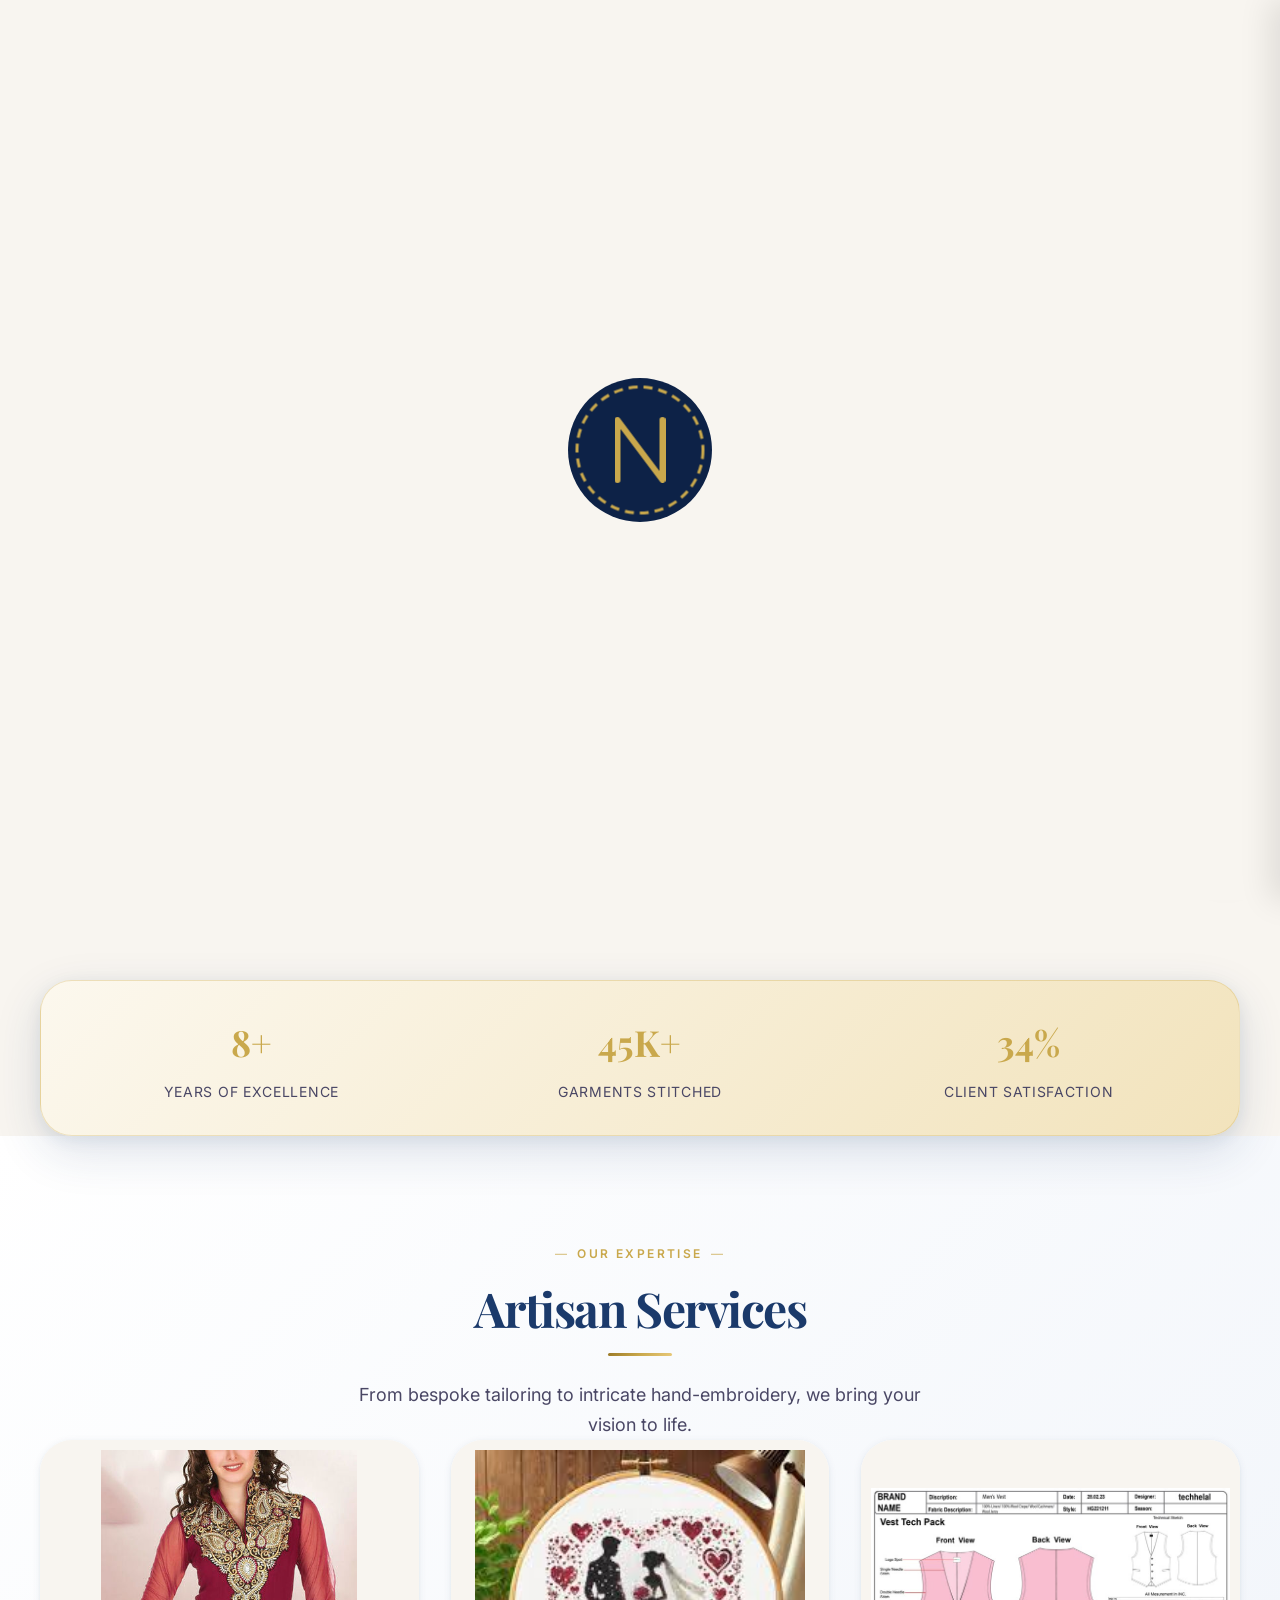
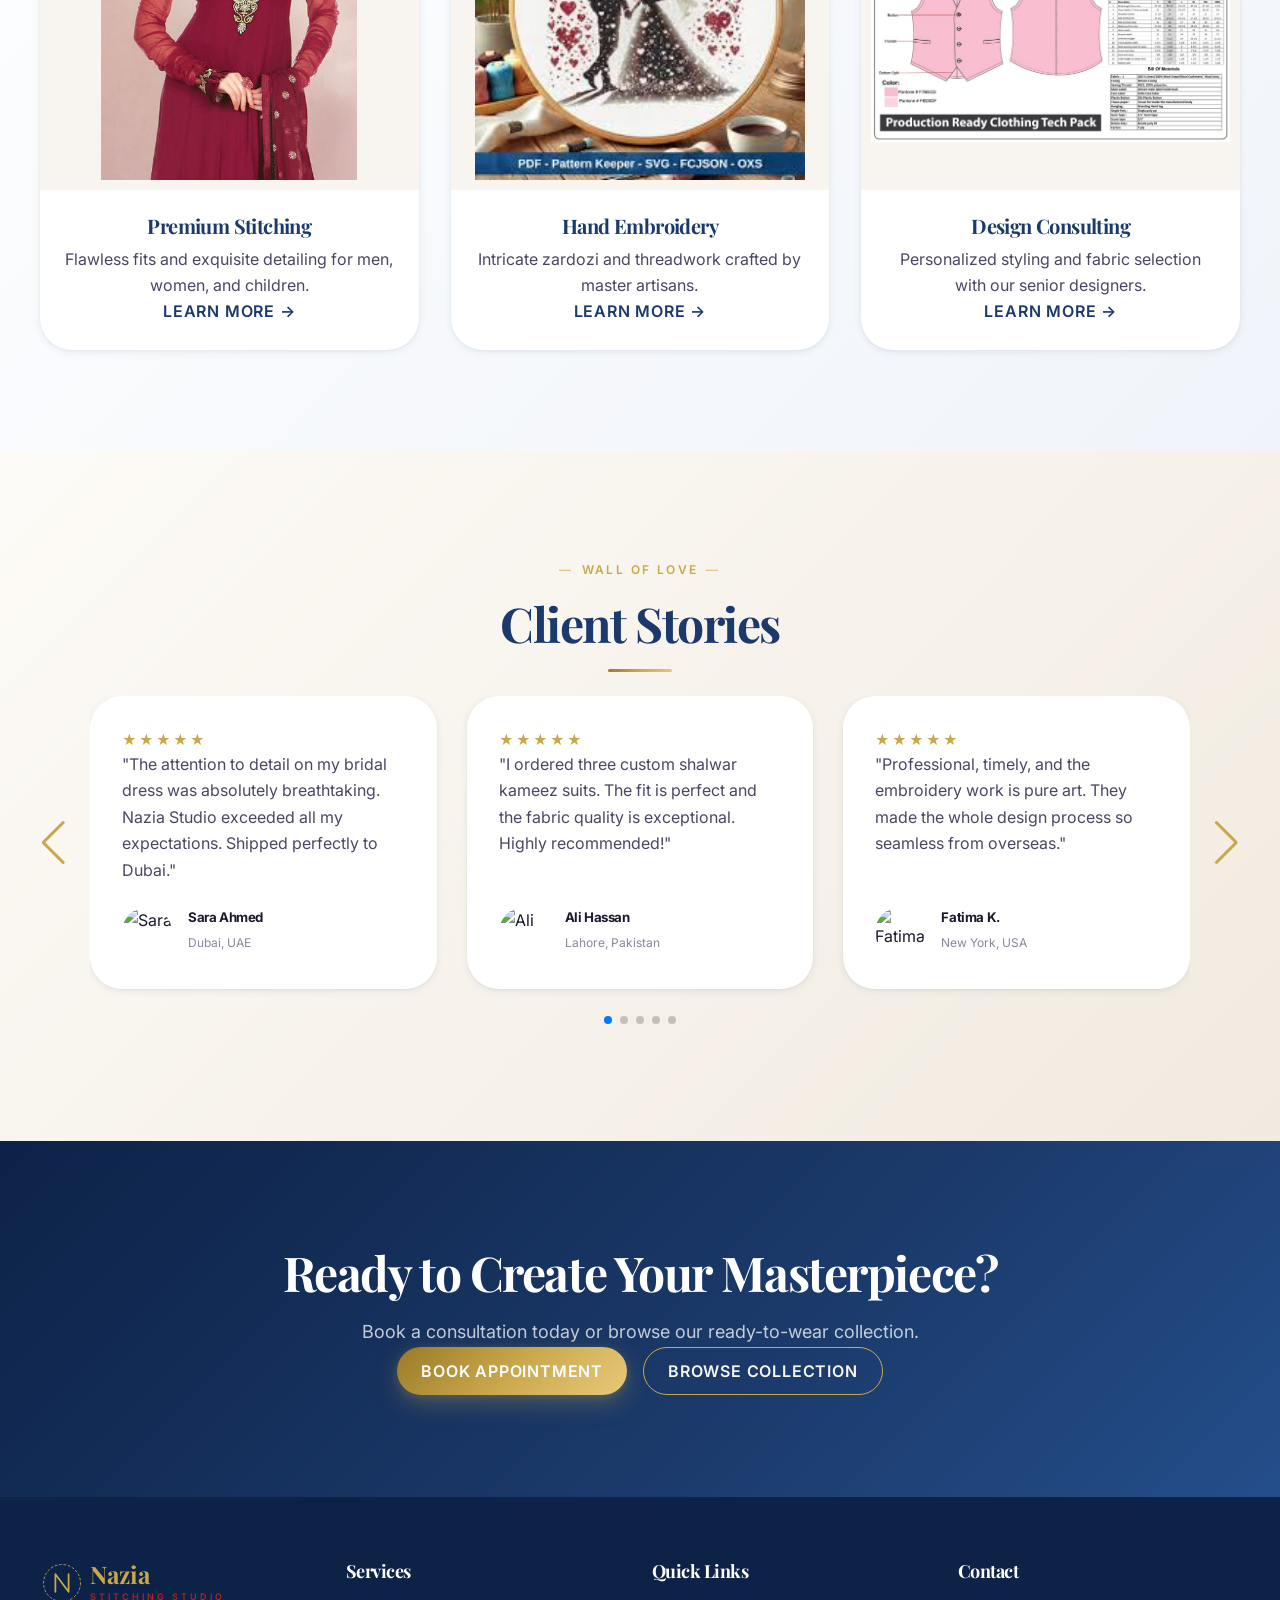
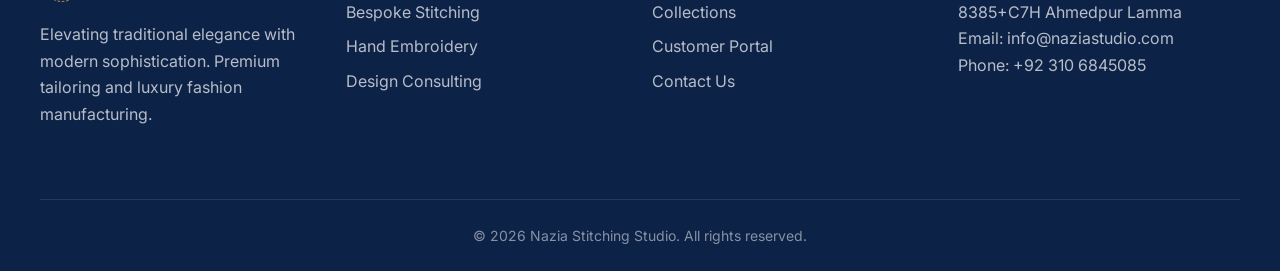
==== commit 97d544ec: "Add files via upload" ====
--- a/index.html
+++ b/index.html
@@ -273,27 +273,35 @@
           span.textContent = textToSplit[i];
           // Randomize direction: left or right
           const isLeft = Math.random() > 0.5;
-          const delay = 4.5 + (i * 0.1);
+          // Delay: text box starts opening at 3.2s, fully open ~4.2s
+          // Letters start appearing from 5.0s onward
+          const delay = 5.0 + (i * 0.1);
           span.style.animation = `danceIn${isLeft ? 'Left' : 'Right'} 0.8s cubic-bezier(0.34, 1.56, 0.64, 1) forwards ${delay}s`;
           subtitle.appendChild(span);
         }
         
-        // Trigger Phase 2 (Text Reveal)
+        // Trigger Phase 2a (Text Reveal) — letters begin dancing in
         setTimeout(() => {
           content.classList.add('run-dance');
         }, 100);
 
-        // Trigger Crest Flip (After N is placed)
+        // Phase 2b: Smoothly slide crest left & open text box
+        // The CSS transition on max-width + opacity does the smooth glide
+        setTimeout(() => {
+          content.classList.add('run-reveal-text');
+        }, 3200);
+
+        // Phase 2c: Start crest flip (slightly after text box begins opening)
         setTimeout(() => {
           content.classList.add('run-flip');
-        }, 3500);
-
-        // Phase 3: Lock and Shine for 4 sec (After text finishes)
+        }, 3700);
+
+        // Phase 3: Lock and Shine (after all subtitle letters land ~6.6s + buffer)
         setTimeout(() => {
           content.classList.add('run-shine');
           // Clear inline animations to allow shine CSS to apply
           subtitle.querySelectorAll('span').forEach(s => s.style.animation = '');
-        }, 7000);
+        }, 7800);
 
         let preloaderEnded = false;
         const endPreloader = () => {
@@ -305,8 +313,8 @@
           sessionStorage.setItem('preloaderShown', 'true');
         };
 
-        // Hard fallback: force-end preloader after 16s no matter what
-        setTimeout(endPreloader, 16000);
+        // Hard fallback: force-end preloader after 18s no matter what
+        setTimeout(endPreloader, 18000);
 
         // Phase 4: Transition to Navbar (6 seconds after shine starts)
         setTimeout(() => {
@@ -318,7 +326,8 @@
             const mainNavBrand = document.getElementById('main-nav-brand');
             if (mainNavBrand) mainNavBrand.style.opacity = '1';
             
-            const targetRect = mainNavBrand.getBoundingClientRect();
+            const brandIcon = mainNavBrand ? mainNavBrand.querySelector('.brand-icon') : null;
+            const targetRect = brandIcon ? brandIcon.getBoundingClientRect() : mainNavBrand.getBoundingClientRect();
             const sourceCrest = document.getElementById('preloader-crest');
             const sourceRect = sourceCrest.getBoundingClientRect();
             const contentRect = content.getBoundingClientRect();
@@ -339,7 +348,7 @@
             preloader.classList.add('fade-up');
             setTimeout(endPreloader, 2000);
           }
-        }, 13000);
+        }, 14000);
       });
     } else {
       // Preloader already shown this session, hide it immediately
--- a/css/global.css
+++ b/css/global.css
@@ -150,11 +150,22 @@
 
 .preloader-content {
   display: flex;
+  /* Phase 1: crest alone, perfectly centered */
+  flex-direction: row;
   align-items: center;
-  gap: var(--sp-6);
+  justify-content: center;
+  gap: 0;
   z-index: 2;
   transform-origin: top left;
-  transition: transform 2s cubic-bezier(0.65, 0, 0.35, 1);
+  transition: 
+    transform 2s cubic-bezier(0.65, 0, 0.35, 1),
+    gap 0.9s cubic-bezier(0.65, 0, 0.35, 1);
+}
+
+/* Phase 2: triggered by JS adding run-reveal-text class.
+   Smoothly shifts to row layout — crest glides left, text unfolds right. */
+.preloader-content.run-reveal-text {
+  gap: var(--sp-6);
 }
 
 .preloader-crest {
@@ -162,6 +173,8 @@
   height: 150px;
   position: relative;
   perspective: 1000px;
+  /* crest itself doesn't move — the flexbox layout shift does the glide */
+  transition: none;
 }
 
 .preloader-icon {
@@ -190,6 +203,21 @@
   display: flex;
   flex-direction: column;
   justify-content: center;
+  /* Phase 1: hidden and collapsed — takes no space */
+  max-width: 0;
+  overflow: hidden;
+  opacity: 0;
+  /* Phase 2: smooth expansion triggered by run-reveal-text */
+  transition:
+    max-width 1s cubic-bezier(0.65, 0, 0.35, 1) 0.15s,
+    opacity 0.8s ease 0.35s;
+  white-space: nowrap;
+}
+
+/* When layout shifts, expand the text container smoothly */
+.run-reveal-text .preloader-text {
+  max-width: 600px;
+  opacity: 1;
 }
 
 .preloader-title {
@@ -212,12 +240,12 @@
   background-clip: text;
 }
 
-/* Staggered animation triggers for JS to add */
-.run-dance .preloader-title span:nth-child(1) { animation: danceIn 0.8s cubic-bezier(0.34, 1.56, 0.64, 1) forwards 3.5s, shimmer 3s linear infinite 4.3s; }
-.run-dance .preloader-title span:nth-child(2) { animation: danceIn 0.8s cubic-bezier(0.34, 1.56, 0.64, 1) forwards 3.6s, shimmer 3s linear infinite 4.4s; }
-.run-dance .preloader-title span:nth-child(3) { animation: danceIn 0.8s cubic-bezier(0.34, 1.56, 0.64, 1) forwards 3.7s, shimmer 3s linear infinite 4.5s; }
-.run-dance .preloader-title span:nth-child(4) { animation: danceIn 0.8s cubic-bezier(0.34, 1.56, 0.64, 1) forwards 3.8s, shimmer 3s linear infinite 4.6s; }
-.run-dance .preloader-title span:nth-child(5) { animation: danceIn 0.8s cubic-bezier(0.34, 1.56, 0.64, 1) forwards 3.9s, shimmer 3s linear infinite 4.7s; }
+/* Staggered animation triggers for JS to add — delayed to start AFTER text box expands */
+.run-dance .preloader-title span:nth-child(1) { animation: danceIn 0.8s cubic-bezier(0.34, 1.56, 0.64, 1) forwards 4.0s, shimmer 3s linear infinite 4.8s; }
+.run-dance .preloader-title span:nth-child(2) { animation: danceIn 0.8s cubic-bezier(0.34, 1.56, 0.64, 1) forwards 4.1s, shimmer 3s linear infinite 4.9s; }
+.run-dance .preloader-title span:nth-child(3) { animation: danceIn 0.8s cubic-bezier(0.34, 1.56, 0.64, 1) forwards 4.2s, shimmer 3s linear infinite 5.0s; }
+.run-dance .preloader-title span:nth-child(4) { animation: danceIn 0.8s cubic-bezier(0.34, 1.56, 0.64, 1) forwards 4.3s, shimmer 3s linear infinite 5.1s; }
+.run-dance .preloader-title span:nth-child(5) { animation: danceIn 0.8s cubic-bezier(0.34, 1.56, 0.64, 1) forwards 4.4s, shimmer 3s linear infinite 5.2s; }
 
 .preloader-subtitle {
   font-family: var(--ff-body);
@@ -297,6 +325,11 @@
   animation: preloaderBgUp 2s cubic-bezier(0.65, 0, 0.35, 1) forwards;
 }
 
+#preloader.fade-up .preloader-text {
+  opacity: 0 !important;
+  transition: opacity 1s cubic-bezier(0.65, 0, 0.35, 1) !important;
+}
+
 /* Lock final state of ALL animated elements to prevent animation reset drop-outs */
 #preloader.fade-up .crest-n,
 #preloader.fade-up .crest-border,
@@ -308,14 +341,22 @@
 }
 
 @media (max-width: 768px) {
+  /* Phase 1 on mobile: ensure column layout from start */
   .preloader-content {
+    flex-direction: column;
+  }
+  .preloader-crest {
+    width: 100px;
+    height: 100px;
+  }
+  /* Phase 2 on mobile: stay column, text expands downward */
+  .preloader-content.run-reveal-text {
     flex-direction: column;
     gap: var(--sp-4);
     text-align: center;
   }
-  .preloader-crest {
-    width: 100px;
-    height: 100px;
+  .run-reveal-text .preloader-text {
+    max-width: 90vw;
   }
   .preloader-title {
     font-size: 3.5rem;
